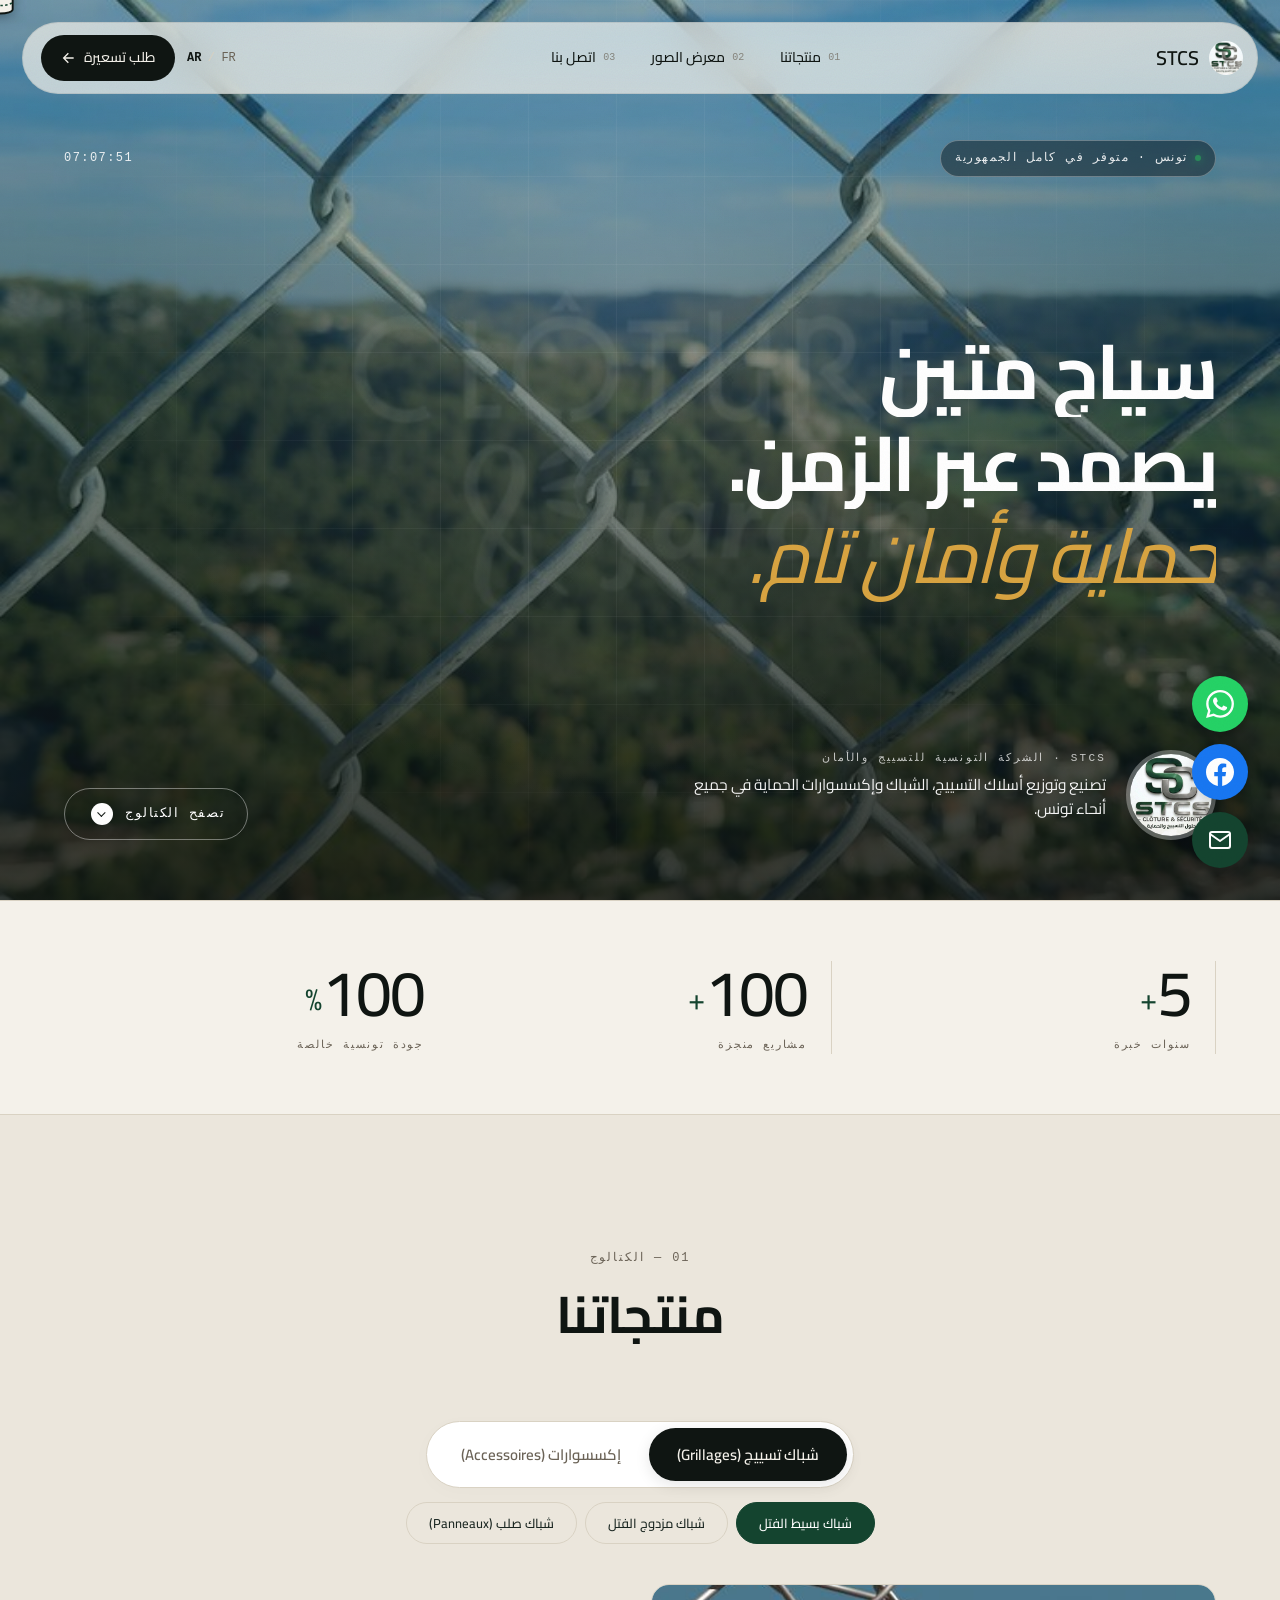
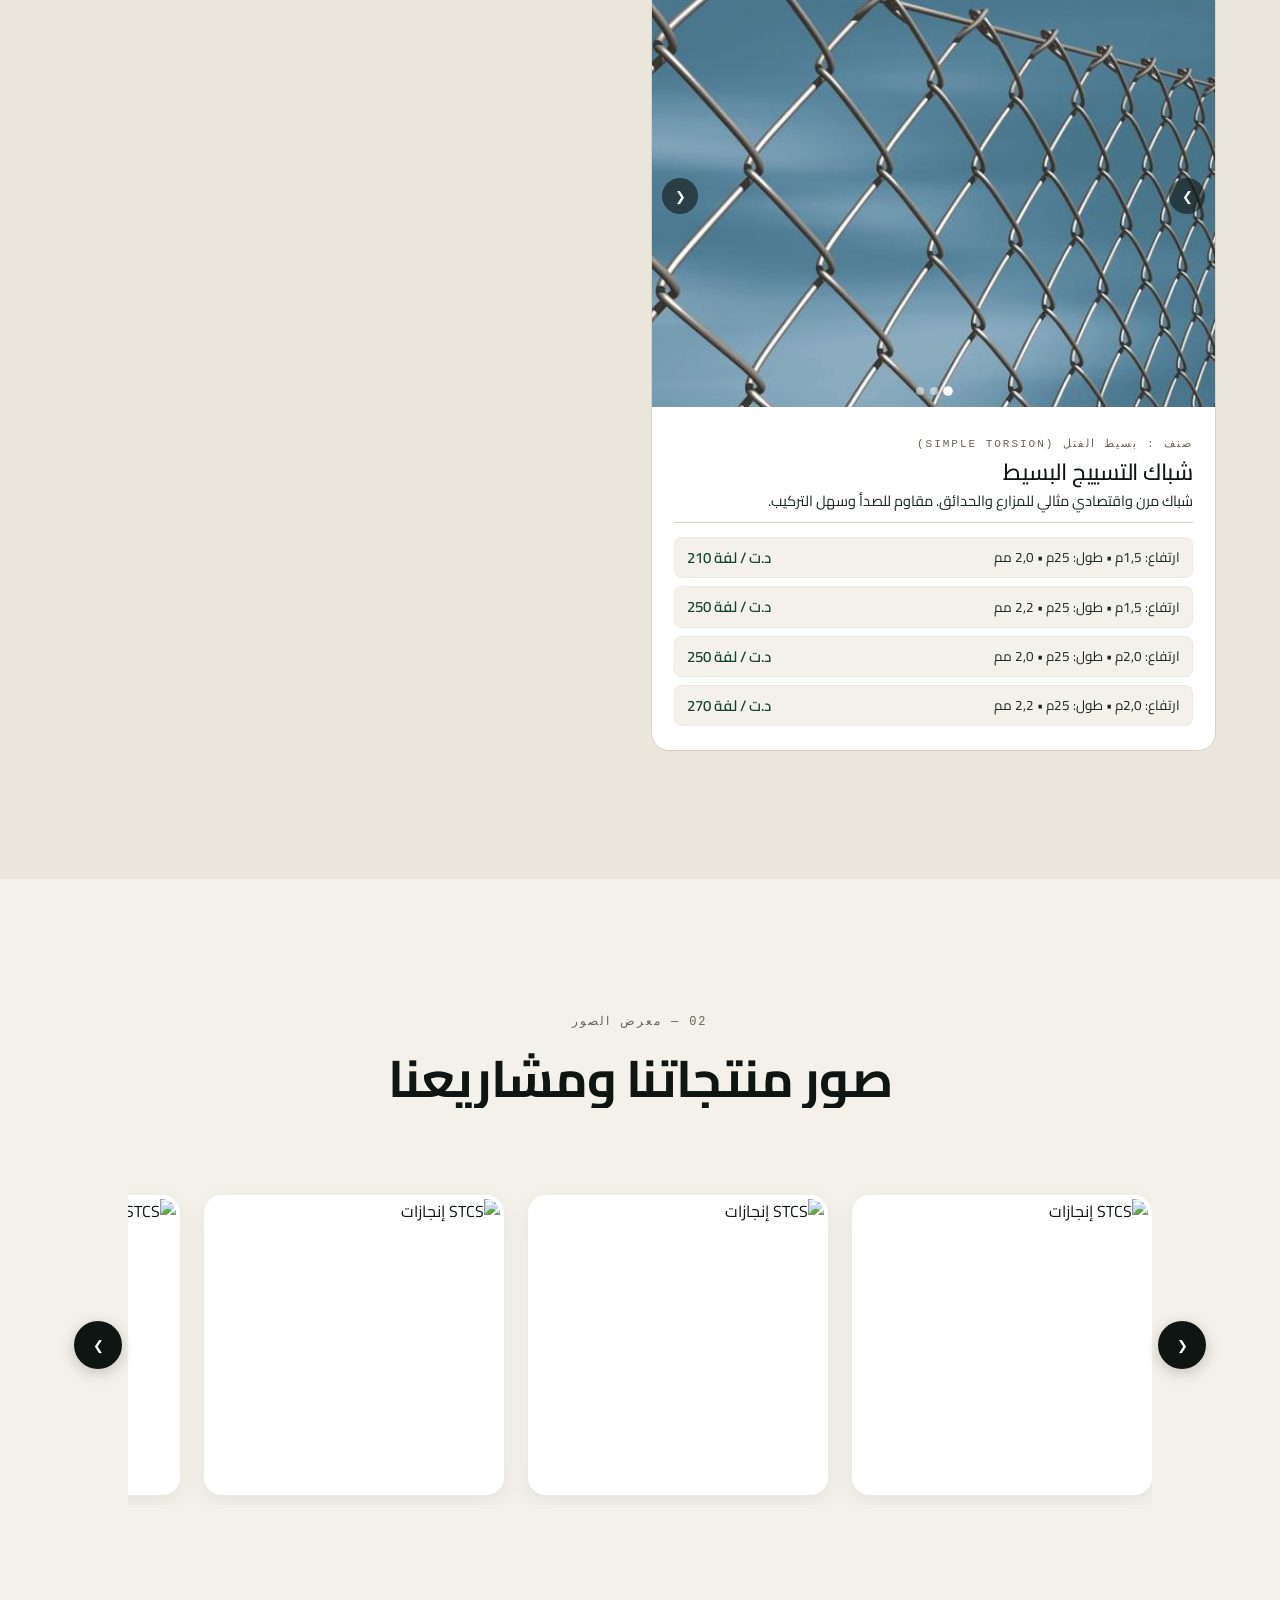
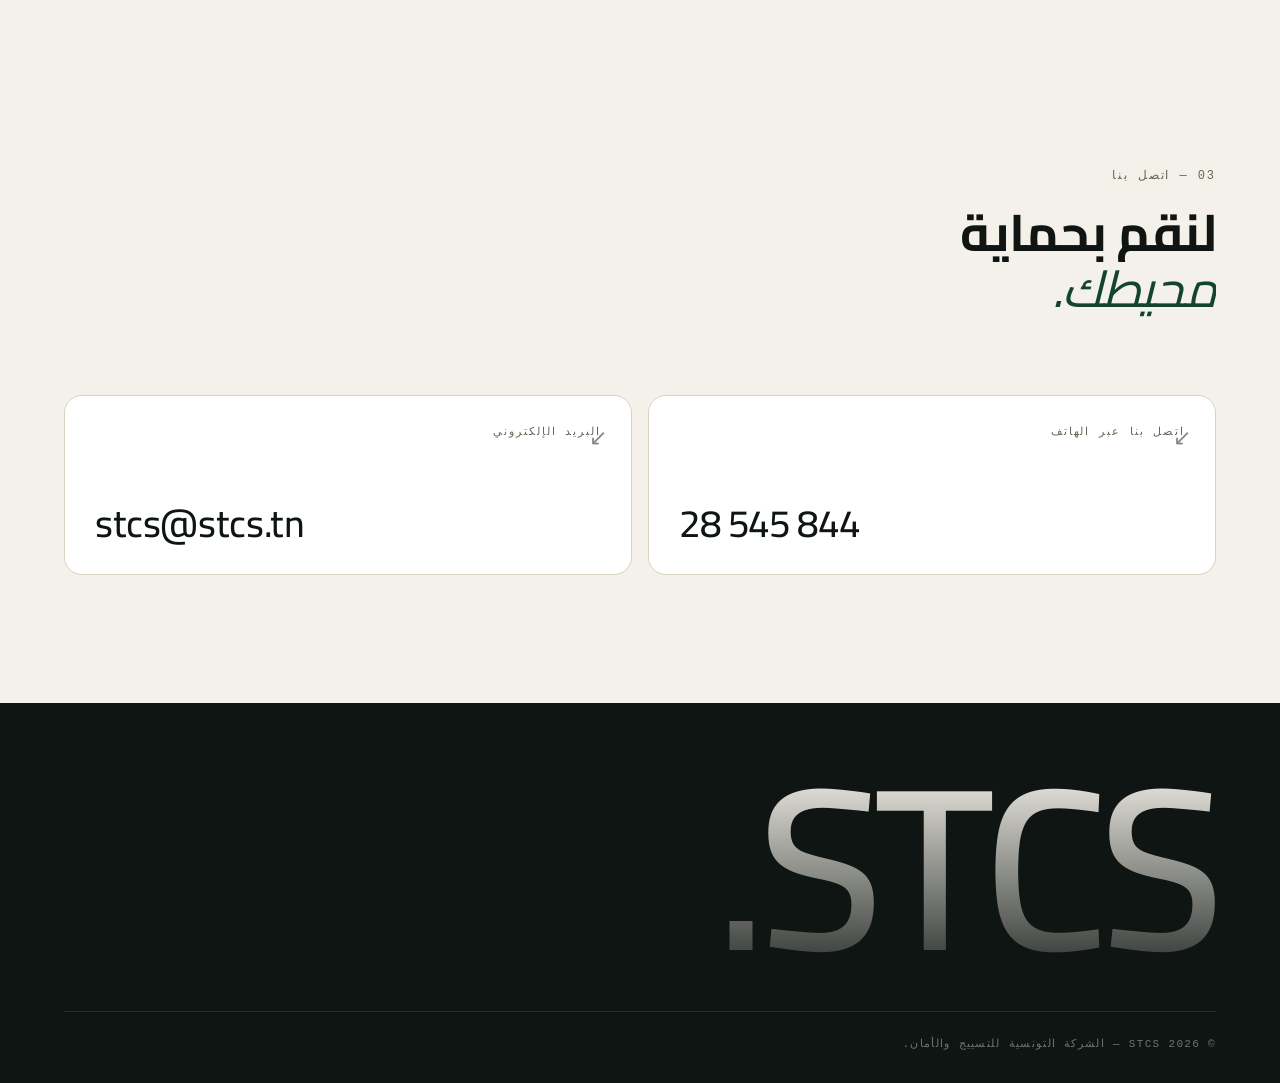
==== index-ar.html @ 8da90464 "Update product specifications and pricing in index-ar.html" ====
<!doctype html>
<html lang="ar" dir="rtl">
<head>
<meta charset="utf-8" />
<meta name="viewport" content="width=device-width,initial-scale=1" />
<title>STCS — الشركة التونسية للتسييج والأمان</title>
<meta name="description" content="الشركة التونسية للتسييج والأمان — شباك، أسلاك مجلفنة، أسلاك شائكة وحلول الحماية في تونس." />
<link rel="preconnect" href="https://fonts.googleapis.com">
<link rel="preconnect" href="https://fonts.gstatic.com" crossorigin>
<link href="https://fonts.googleapis.com/css2?family=Cairo:wght@400;600;700;800;900&family=Inter:wght@300;400;500;600;700&display=swap" rel="stylesheet">
<link rel="stylesheet" href="styles.css" />
<link rel="icon" type="image/jpeg" href="assets/brand/logo.jpg" />
<style>
  [dir="rtl"] { --f-display: 'Cairo', sans-serif; --f-sans: 'Cairo', sans-serif; }
  [dir="rtl"] .hero-title { font-size: clamp(32px, 6vw, 85px); font-weight: 700; line-height: 1.2; }
  [dir="rtl"] .section-title { font-size: clamp(28px, 4vw, 60px); font-weight: 700; line-height: 1.3; }
</style>
</head>
<body>

<div class="grain" aria-hidden="true"></div>
<div class="cursor" id="cursor" aria-hidden="true"></div>
<div class="scroll-progress" id="scrollProgress" aria-hidden="true"></div>

<!-- Preloader -->
<div class="preloader" id="preloader">
  <div class="preloader-inner">
    <div class="preloader-logo">
      <span class="pl-letter">S</span><span class="pl-letter">T</span><span class="pl-letter">C</span><span class="pl-letter">S</span>
    </div>
    <div class="preloader-bar"><span></span></div>
    <p class="preloader-caption">التسييج والأمان</p>
  </div>
</div>

<!-- NAV -->
<header class="nav" id="nav">
  <a href="#top" class="nav-brand">
    <img src="assets/brand/logo.jpg" alt="STCS" />
    <span>STCS</span>
  </a>
  <nav class="nav-links">
    <a href="#products"><span>01</span> منتجاتنا</a>
    <a href="#gallery"><span>02</span> معرض الصور</a>
    <a href="#contact"><span>03</span> اتصل بنا</a>
  </nav>
  <div class="nav-actions">
    <div class="lang-switcher">
      <a href="index.html">FR</a>
      <span class="separator">/</span>
      <a href="index-ar.html" class="active">AR</a>
    </div>
    <a href="javascript:void(0)" onclick="ouvrirModale('modale-devis')" class="nav-cta">
      <span>طلب تسعيرة</span>
      <svg viewBox="0 0 24 24" width="16" height="16" fill="none" stroke="currentColor" stroke-width="2"><path d="M19 12H5M11 19l-7-7 7-7"/></svg>
    </a>
  </div>
</header>

<main id="top">

  <!-- HERO -->
  <section class="hero">
    <div class="hero-bg" aria-hidden="true">
      <div class="hero-overlay"></div>
      <div class="hero-grid"></div>
    </div>
    <div class="hero-meta">
      <span class="pill"><i></i> تونس · متوفر في كامل الجمهورية</span>
      <span class="clock" id="clock">--:--:--</span>
    </div>
    <h1 class="hero-title">
      <span class="line"><span class="reveal">سياج متين</span></span>
      <span class="line"><span class="reveal">يصمد عبر الزمن.</span></span>
      <span class="line"><span class="reveal"><em>حماية وأمان تام.</em></span></span>
    </h1>
    <div class="hero-foot">
      <div class="hero-brand">
        <img src="assets/brand/logo.jpg" alt="STCS logo" class="hero-logo" />
        <div>
          <p class="hero-kicker">STCS · الشركة التونسية للتسييج والأمان</p>
          <p class="hero-sub">تصنيع وتوزيع أسلاك التسييج، الشباك وإكسسوارات الحماية في جميع أنحاء تونس.</p>
        </div>
      </div>
      <a href="#products" class="scroll-hint">
        <span>تصفح الكتالوج</span>
        <span class="scroll-hint-arrow"></span>
      </a>
    </div>
  </section>

  <!-- STATS -->
  <section class="stats">
    <div class="stat"><span class="stat-num">5</span><span class="plus">+</span><p>سنوات خبرة</p></div>
    <div class="stat"><span class="stat-num">100</span><span class="plus">+</span><p>مشاريع منجزة</p></div>
    <div class="stat"><span class="stat-num">100</span><span class="plus">%</span><p>جودة تونسية خالصة</p></div>
  </section>

  <!-- PRODUCTS & FILTERS -->
  <section class="products" id="products">
    <div class="section-head" style="text-align: center;">
      <span class="eyebrow">01 — الكتالوج</span>
      <h2 class="section-title" style="margin-bottom: 20px;">
        <span class="reveal-line">منتجاتنا</span>
      </h2>
    </div>

    <!-- UI FILTRES AR -->
    <div class="catalog-filters">
      <div class="filter-group">
        <button class="filter-btn is-active" data-cat="grillages">شباك تسييج (Grillages)</button>
        <button class="filter-btn" data-cat="accessoires">إكسسوارات (Accessoires)</button>
      </div>
      <div class="sub-filter-group" id="subFilters">
        <button class="sub-filter-btn is-active" data-subcat="simple">شباك بسيط الفتل</button>
        <button class="sub-filter-btn" data-subcat="double">شباك مزدوج الفتل</button>
        <button class="sub-filter-btn" data-subcat="rigide">شباك صلب (Panneaux)</button>
      </div>
    </div>

    <div class="product-grid" id="productGrid">

      <!-- 1. Simple Torsion -->
      <article class="product-card" data-cat="grillages" data-subcat="simple">
        <div class="pc-media">
          <div class="carousel-container">
            <div class="carousel-slide"><img src="assets/products/simple%20torsion.jpg" alt="Simple Torsion" loading="lazy" /></div>
            <div class="carousel-slide"><img src="assets/products/simple%20torsion1.jpg" alt="Simple Torsion" loading="lazy" /></div>
            <div class="carousel-slide"><img src="assets/products/simple%20torsion2.jpg" alt="Simple Torsion" loading="lazy" /></div>
          </div>
          <button class="carousel-btn carousel-prev">&#10094;</button>
          <button class="carousel-btn carousel-next">&#10095;</button>
          <div class="carousel-dots">
            <button class="carousel-dot active"></button>
            <button class="carousel-dot"></button>
            <button class="carousel-dot"></button>
          </div>
        </div>
        <div class="pc-body">
          <div>
            <span class="pc-cat">صنف : بسيط الفتل (Simple Torsion)</span>
            <h3>شباك التسييج البسيط</h3>
            <p>شباك مرن واقتصادي مثالي للمزارع والحدائق. مقاوم للصدأ وسهل التركيب.</p>
          </div>
          <div class="product-specs-list">
            <div class="spec-row"><span>ارتفاع: 1,5م • طول: 25م • 2,0 مم</span> <strong class="spec-price">210 د.ت / لفة</strong></div>
            <div class="spec-row"><span>ارتفاع: 1,5م • طول: 25م • 2,2 مم</span> <strong class="spec-price">250 د.ت / لفة</strong></div>
            <div class="spec-row"><span>ارتفاع: 2,0م • طول: 25م • 2,0 مم</span> <strong class="spec-price">250 د.ت / لفة</strong></div>
            <div class="spec-row"><span>ارتفاع: 2,0م • طول: 25م • 2,2 مم</span> <strong class="spec-price">270 د.ت / لفة</strong></div>
          </div>
        </div>
      </article>

      <!-- 2. Double Torsion -->
      <article class="product-card" data-cat="grillages" data-subcat="double" style="display:none;">
        <div class="pc-media">
          <div class="carousel-container">
            <div class="carousel-slide"><img src="assets/products/double%20torsion.jpg" alt="Double Torsion" loading="lazy" /></div>
            <div class="carousel-slide"><img src="assets/products/double%20torsion1.jpg" alt="Double Torsion" loading="lazy" /></div>
            <div class="carousel-slide"><img src="assets/products/double%20torsion2.png" alt="Double Torsion" loading="lazy" /></div>
          </div>
          <button class="carousel-btn carousel-prev">&#10094;</button>
          <button class="carousel-btn carousel-next">&#10095;</button>
          <div class="carousel-dots">
            <button class="carousel-dot active"></button>
            <button class="carousel-dot"></button>
            <button class="carousel-dot"></button>
          </div>
        </div>
        <div class="pc-body">
          <div>
            <span class="pc-cat">صنف : مزدوج الفتل (Double Torsion)</span>
            <h3>شباك مزدوج الفتل</h3>
            <p>شباك فائق المتانة مصمم للاستخدام المكثف، دعم الجدران، والحماية القصوى.</p>
          </div>
          <div class="product-specs-list">
            <div class="spec-row"><span>ارتفاع: 2,0م • طول: 50م • 1,6 مم</span> <strong class="spec-price">320 د.ت / لفة</strong></div>
            <div class="spec-row"><span>ارتفاع: 1,5م • طول: 50م • 1,6 مم</span> <strong class="spec-price">220 د.ت / لفة</strong></div>
            <div class="spec-row"><span>G.M • ارتفاع: 2,0م • طول: 20م • 2,0 مم</span> <strong class="spec-price">135 د.ت / لفة</strong></div>
            <div class="spec-row"><span>G.M • ارتفاع: 1,5م • طول: 20م • 2,0 مم</span> <strong class="spec-price">120 د.ت / لفة</strong></div>
          </div>
        </div>
      </article>

      <!-- 3. Grillage Rigide (Panneaux) -->
      <article class="product-card" data-cat="grillages" data-subcat="rigide" style="display:none;">
        <div class="pc-media">
          <div class="carousel-container">
            <div class="carousel-slide"><img src="assets/products/panneau-1.jpg" alt="Panneau Rigide" loading="lazy" /></div>
            <div class="carousel-slide"><img src="assets/products/panneau-2.jpg" alt="Panneau Rigide" loading="lazy" /></div>
          </div>
          <button class="carousel-btn carousel-prev">&#10094;</button>
          <button class="carousel-btn carousel-next">&#10095;</button>
          <div class="carousel-dots">
            <button class="carousel-dot active"></button>
            <button class="carousel-dot"></button>
          </div>
        </div>
        <div class="pc-body">
          <div>
            <span class="pc-cat">صنف : شباك صلب (Grillage Rigide)</span>
            <h3>ألواح سياج صلبة (Panneaux)</h3>
            <p>سياج حديث ملحوم مصمم ليجمع بين القوة، المتانة، والمظهر الاحترافي.</p>
          </div>
          <div class="product-specs-list">
            <div class="spec-row"><span>ارتفاع: 1,5م • طول: 2,5م • 4 مم</span> <strong class="spec-price">140 د.ت / لوح</strong></div>
            <div class="spec-row"><span>ارتفاع: 2,0م • طول: 2,5م • 4 مم</span> <strong class="spec-price">160 د.ت / لوح</strong></div>
          </div>
        </div>
      </article>

      <!-- 4. Fil Barbelé -->
      <article class="product-card" data-cat="accessoires" style="display:none;">
        <div class="pc-media">
          <div class="carousel-container">
            <div class="carousel-slide"><img src="assets/products/fil-barbele-1.jpg" alt="Fil Barbelé" loading="lazy" /></div>
            <div class="carousel-slide"><img src="assets/products/fil-barbele-2.jpg" alt="Fil Barbelé" loading="lazy" /></div>
          </div>
          <button class="carousel-btn carousel-prev">&#10094;</button>
          <button class="carousel-btn carousel-next">&#10095;</button>
          <div class="carousel-dots">
            <button class="carousel-dot active"></button>
            <button class="carousel-dot"></button>
          </div>
        </div>
        <div class="pc-body">
          <div>
            <span class="pc-cat">صنف : إكسسوارات</span>
            <h3>سلك شائك</h3>
            <p>سلك شائك يضمن حماية قصوى لمحيطك. يُباع باللفة (RLX).</p>
          </div>
          <div class="product-specs-list">
            <div class="spec-row"><span>الطول: 200م • 1,6 مم</span> <strong class="spec-price">60 د.ت / لفة</strong></div>
            <div class="spec-row"><span>الطول: 200م • 1,8 مم</span> <strong class="spec-price">80 د.ت / لفة</strong></div>
          </div>
        </div>
      </article>

      <!-- 5. Fil Galvanisé -->
      <article class="product-card" data-cat="accessoires" style="display:none;">
        <div class="pc-media">
          <div class="carousel-container">
            <div class="carousel-slide"><img src="assets/products/fil-galvanise-1.jpg" alt="Fil Galvanisé" loading="lazy" /></div>
            <div class="carousel-slide"><img src="assets/products/fil-galvanise-2.jpg" alt="Fil Galvanisé" loading="lazy" /></div>
            <div class="carousel-slide"><img src="assets/products/fil-galvanise-3.jpg" alt="Fil Galvanisé" loading="lazy" /></div>
          </div>
          <button class="carousel-btn carousel-prev">&#10094;</button>
          <button class="carousel-btn carousel-next">&#10095;</button>
          <div class="carousel-dots">
            <button class="carousel-dot active"></button>
            <button class="carousel-dot"></button>
            <button class="carousel-dot"></button>
          </div>
        </div>
        <div class="pc-body">
          <div>
            <span class="pc-cat">صنف : إكسسوارات</span>
            <h3>سلك مجلفن</h3>
            <p>سلك أملس مجلفن على الساخن لأسلاك الشد أو الاستخدام الزراعي. يُباع بالكيلوغرام.</p>
          </div>
          <div class="product-specs-list">
            <div class="spec-row"><span>السماكة: 1,3 مم</span> <strong class="spec-price">6.5 د.ت / كغ</strong></div>
            <div class="spec-row"><span>السماكة: 2,7 مم</span> <strong class="spec-price">6 د.ت / كغ</strong></div>
            <div class="spec-row"><span>السماكة: 4,9 مم</span> <strong class="spec-price">5 د.ت / كغ</strong></div>
          </div>
        </div>
      </article>

    </div>
  </section>

  <!-- GALERIE D'IMAGES SLIDER -->
  <section class="gallery" id="gallery">
    <div class="section-head" style="text-align: center;">
      <span class="eyebrow">02 — معرض الصور</span>
      <h2 class="section-title" style="margin-bottom: 20px;">
        <span class="reveal-line">صور منتجاتنا ومشاريعنا</span>
      </h2>
    </div>
    
    <div class="gallery-slider-wrapper">
      <button class="gallery-arrow gallery-prev" aria-label="السابق">&#10094;</button>
      
      <div class="gallery-track" id="galleryTrack">
        <!-- Les noms de fichiers doivent correspondre exactement à ceux présents dans le dossier images-catalogue -->
        <div class="gallery-item"><img src="assets/images-catalogue/20982cc2-c19c-4219-8c89-cc1c63fee3d7.jpg" alt="STCS إنجازات" loading="lazy"></div>
        <div class="gallery-item"><img src="assets/images-catalogue/3bbed116-a3bd-44f8-a8c8-9ad8b4cfa02e.jpg" alt="STCS إنجازات" loading="lazy"></div>
        <div class="gallery-item"><img src="assets/images-catalogue/3d64b174-d910-4d99-a7f7-183e6d06b529.jpg" alt="STCS إنجازات" loading="lazy"></div>
        <div class="gallery-item"><img src="assets/images-catalogue/3ecfc0c2-a2b8-41d0-ab72-cc8af019879b.jpg" alt="STCS إنجازات" loading="lazy"></div>
        <div class="gallery-item"><img src="assets/images-catalogue/520d0a71-1371-4eac-9f3b-93aa6c4d9c35.jpg" alt="STCS إنجازات" loading="lazy"></div>
        <div class="gallery-item"><img src="assets/images-catalogue/540ce16c-b070-4b2f-814c-90aeb300b769.jpg" alt="STCS إنجازات" loading="lazy"></div>
        <div class="gallery-item"><img src="assets/images-catalogue/54de8536-58e6-4b68-af38-03b752409057.jpg" alt="STCS إنجازات" loading="lazy"></div>
        <div class="gallery-item"><img src="assets/images-catalogue/61843a8c-b379-45bf-be97-400a5e32a5f9.jpg" alt="STCS إنجازات" loading="lazy"></div>
        <div class="gallery-item"><img src="assets/images-catalogue/6b3ff609-3665-49e1-aca3-527490ded0ed.jpg" alt="STCS إنجازات" loading="lazy"></div>
        <div class="gallery-item"><img src="assets/images-catalogue/76d2297f-5da6-4991-bf80-dba9a239b669.jpg" alt="STCS إنجازات" loading="lazy"></div>
        <div class="gallery-item"><img src="assets/images-catalogue/a3a17b51-1d09-4101-9da6-70420243a998.jpg" alt="STCS إنجازات" loading="lazy"></div>
        <div class="gallery-item"><img src="assets/images-catalogue/a8155929-8661-4ff7-803f-c7968302a473.jpg" alt="STCS إنجازات" loading="lazy"></div>
        <div class="gallery-item"><img src="assets/images-catalogue/b02d3769-f992-401d-81f5-24158449786b.jpg" alt="STCS إنجازات" loading="lazy"></div>
        <div class="gallery-item"><img src="assets/images-catalogue/b755da51-4420-4193-8458-62cc646b0237.jpg" alt="STCS إنجازات" loading="lazy"></div>
        <div class="gallery-item"><img src="assets/images-catalogue/b999b80c-f826-44c4-afe3-ed36bea50bb5.jpg" alt="STCS إنجازات" loading="lazy"></div>
        <div class="gallery-item"><img src="assets/images-catalogue/bc7624f3-8d6f-4463-b8bb-d7a6725439ed.jpg" alt="STCS إنجازات" loading="lazy"></div>
        <div class="gallery-item"><img src="assets/images-catalogue/bcebdb94-44e9-4076-ab97-23f984b6860d.jpg" alt="STCS إنجازات" loading="lazy"></div>
        <div class="gallery-item"><img src="assets/images-catalogue/cef9cb5e-80ea-44fc-8cd5-2a4676541f6e.jpg" alt="STCS إنجازات" loading="lazy"></div>
        <div class="gallery-item"><img src="assets/images-catalogue/defe9818-6178-4f75-b6ed-91019d9abf98.jpg" alt="STCS إنجازات" loading="lazy"></div>
        <div class="gallery-item"><img src="assets/images-catalogue/e4e7de17-d385-4b2a-be4e-e73ed8fd98ee.jpg" alt="STCS إنجازات" loading="lazy"></div>
        <div class="gallery-item"><img src="assets/images-catalogue/ffaed66a-e999-4f5f-b8d8-3370283713b5.jpg" alt="STCS إنجازات" loading="lazy"></div>
      </div>
      
      <button class="gallery-arrow gallery-next" aria-label="التالي">&#10095;</button>
    </div>
  </section>

  <!-- CONTACT -->
  <section class="contact" id="contact">
    <div class="section-head">
      <span class="eyebrow">03 — اتصل بنا</span>
      <h2 class="section-title section-title--xl"><span class="reveal-line">لنقم بحماية</span><span class="reveal-line"><em>محيطك.</em></span></h2>
    </div>
    <div class="contact-grid">
      <a class="contact-tile" href="tel:+21628545844"><span class="ct-label">اتصل بنا عبر الهاتف</span><strong dir="ltr">28 545 844</strong><span class="ct-arrow">↙</span></a>
      <a class="contact-tile" href="mailto:stcs@stcs.tn"><span class="ct-label">البريد الإلكتروني</span><strong dir="ltr">stcs@stcs.tn</strong><span class="ct-arrow">↙</span></a>
    </div>
  </section>

  <!-- FOOTER -->
  <footer class="footer">
    <div class="footer-top"><h3 class="footer-mark">STCS.</h3></div>
    <div class="footer-bottom"><span>© <span id="year"></span> STCS — الشركة التونسية للتسييج والأمان.</span></div>
  </footer>
</main>

<!-- LIGHTBOX -->
<div id="lightbox" class="lightbox">
  <span class="lightbox-close" aria-label="إغلاق">&times;</span>
  <button class="lightbox-btn lightbox-prev" aria-label="السابق">&#10094;</button>
  <img id="lightbox-img" src="" alt="صورة مكبرة" />
  <button class="lightbox-btn lightbox-next" aria-label="التالي">&#10095;</button>
</div>

<!-- MODALE DEVIS MULTI-ARTICLES -->
<div id="modale-devis" class="modale">
  <div class="modale-contenu" style="max-width: 550px;">
    <span class="modale-fermer" onclick="fermerModale('modale-devis')">&times;</span>
    <div class="modale-header">
      <h3>حاسبة التسعيرة</h3>
    </div>
    
    <div style="display: flex; flex-direction: column; gap: 16px; padding-bottom: 20px; border-bottom: 2px solid var(--line);">
      <div>
        <label for="devis-produit" style="font-size: 15px; font-weight: 600; color: var(--ink); margin-bottom: 8px; display: block;">1. اختر المنتج</label>
        <select id="devis-produit" style="width: 100%; padding: 12px; border-radius: 8px; border: 1px solid var(--line); font-family: var(--f-sans);">
          <optgroup label="شباك بسيط الفتل">
            <option value="st-1" data-longueur="25" data-prix="210" data-unite="لفة">بسيط الفتل (1,5م / 2,0مم) - 210 د.ت</option>
            <option value="st-2" data-longueur="25" data-prix="250" data-unite="لفة">بسيط الفتل (1,5م / 2,2مم) - 250 د.ت</option>
            <option value="st-3" data-longueur="25" data-prix="250" data-unite="لفة">بسيط الفتل (2,0م / 2,0مم) - 250 د.ت</option>
            <option value="st-4" data-longueur="25" data-prix="270" data-unite="لفة">بسيط الفتل (2,0م / 2,2مم) - 270 د.ت</option>
          </optgroup>
          <optgroup label="شباك مزدوج الفتل">
            <option value="dt-1" data-longueur="50" data-prix="320" data-unite="لفة">مزدوج الفتل (2,0م / 1,6مم) - 320 د.ت</option>
            <option value="dt-2" data-longueur="50" data-prix="220" data-unite="لفة">مزدوج الفتل (1,5م / 1,6مم) - 220 د.ت</option>
            <option value="dt-3" data-longueur="20" data-prix="135" data-unite="لفة">مزدوج الفتل G.M (2,0م / 2,0مم) - 135 د.ت</option>
            <option value="dt-4" data-longueur="20" data-prix="120" data-unite="لفة">مزدوج الفتل G.M (1,5م / 2,0مم) - 120 د.ت</option>
          </optgroup>
          <optgroup label="ألواح سياج صلبة">
            <option value="pr-1" data-longueur="2.5" data-prix="140" data-unite="لوح">شباك صلب (1,5م / 4مم) - 140 د.ت</option>
            <option value="pr-2" data-longueur="2.5" data-prix="160" data-unite="لوح">شباك صلب (2,0م / 4مم) - 160 د.ت</option>
          </optgroup>
          <optgroup label="إكسسوارات (أسلاك)">
            <option value="fb-1" data-longueur="200" data-prix="60" data-unite="لفة">سلك شائك (200م / 1,6مم) - 60 د.ت</option>
            <option value="fb-2" data-longueur="200" data-prix="80" data-unite="لفة">سلك شائك (200م / 1,8مم) - 80 د.ت</option>
            <option value="fg-1" data-longueur="1" data-prix="6.5" data-unite="كغ">سلك مجلفن (1,3مم) - 6.5 د.ت / كغ</option>
            <option value="fg-2" data-longueur="1" data-prix="6" data-unite="كغ">سلك مجلفن (2,7مم) - 6.0 د.ت / كغ</option>
            <option value="fg-3" data-longueur="1" data-prix="5" data-unite="كغ">سلك مجلفن (4,9مم) - 5.0 د.ت / كغ</option>
          </optgroup>
        </select>
      </div>

      <div>
        <label for="devis-longueur" style="font-size: 15px; font-weight: 600; color: var(--ink); margin-bottom: 8px; display: block;">2. طول المحيط (بالمتر) أو الكمية (بالكغ)</label>
        <input type="number" id="devis-longueur" placeholder="مثال: 580 (متر) أو 15 (كغ)" min="1" style="width: 100%; padding: 12px; border-radius: 8px; border: 1px solid var(--line); font-family: var(--f-sans);">
      </div>

      <button onclick="ajouterArticleDevis()" style="background: var(--bg-2); color: var(--ink); border: 1px solid var(--line); padding: 12px; border-radius: 100px; font-weight: 700; font-size: 15px; cursor: pointer; transition: background 0.3s; font-family: var(--f-sans);">
        + إضافة هذا المنتج
      </button>
    </div>

    <div id="zone-panier" style="display: none; padding-top: 20px;">
      <h4 style="margin: 0 0 16px; font-family: var(--f-display); color: var(--ink); font-size: 20px; font-weight: 700;">تفاصيل طلبك</h4>
      
      <ul id="panier-liste" style="list-style: none; padding: 0; margin: 0 0 20px; max-height: 250px; overflow-y: auto;"></ul>

      <div style="background: var(--bg-2); padding: 16px 20px; border-radius: 12px; display: flex; justify-content: space-between; align-items: center; margin-bottom: 16px;">
        <span style="font-weight: 700; color: var(--ink-2);">المجموع التقديري :</span>
        <strong id="panier-total-prix" style="font-size: 22px; color: var(--ink);" dir="ltr">0.00 DT</strong>
      </div>

      <button onclick="finaliserDemandeDevis()" style="width: 100%; background: var(--green); color: var(--white); padding: 16px; border-radius: 100px; font-weight: 700; font-size: 16px; cursor: pointer; border: none; transition: background 0.3s; display: flex; justify-content: center; align-items: center; gap: 8px; font-family: var(--f-sans);">
        إرسال طلب التسعيرة النهائي
        <svg viewBox="0 0 24 24" width="18" height="18" fill="none" stroke="currentColor" stroke-width="2"><path d="M19 12H5M11 19l-7-7 7-7"/></svg>
      </button>
    </div>
  </div>
</div>

<!-- BOUTONS SOCIAUX FLOTTANTS -->
<div class="social-float">
  <a href="https://wa.me/21628545844" class="social-btn social-btn--wa" target="_blank" rel="noopener noreferrer" aria-label="تواصل معنا عبر واتساب">
    <svg viewBox="0 0 24 24" width="28" height="28" fill="currentColor"><path d="M17.472 14.382c-.297-.149-1.758-.867-2.03-.967-.273-.099-.471-.148-.67.15-.197.297-.767.966-.94 1.164-.173.199-.347.223-.644.075-.297-.15-1.255-.463-2.39-1.475-.883-.788-1.48-1.761-1.653-2.059-.173-.297-.018-.458.13-.606.134-.133.298-.347.446-.52.149-.174.198-.298.298-.497.099-.198.05-.371-.025-.52-.075-.149-.669-1.612-.916-2.207-.242-.579-.487-.5-.669-.51a12.8 12.8 0 0 0-.57-.01c-.198 0-.52.074-.792.372-.272.297-1.04 1.016-1.04 2.479 0 1.462 1.065 2.875 1.213 3.074.149.198 2.096 3.2 5.077 4.487.709.306 1.262.489 1.694.625.712.227 1.36.195 1.871.118.571-.085 1.758-.719 2.006-1.413.248-.694.248-1.289.173-1.413-.074-.124-.272-.198-.57-.347m-5.421 7.403h-.004a9.87 9.87 0 0 1-5.031-1.378l-.361-.214-3.741.982.998-3.648-.235-.374a9.86 9.86 0 0 1-1.51-5.26c.001-5.45 4.436-9.884 9.888-9.884 2.64 0 5.122 1.03 6.988 2.898a9.825 9.825 0 0 1 2.893 6.994c-.003 5.45-4.437 9.884-9.885 9.884m8.413-18.297A11.815 11.815 0 0 0 12.05 0C5.495 0 .16 5.335.157 11.892c0 2.096.547 4.142 1.588 5.945L.057 24l6.305-1.654a11.882 11.882 0 0 0 5.683 1.448h.005c6.554 0 11.89-5.335 11.893-11.893a11.821 11.821 0 0 0-3.48-8.413Z"/></svg>
  </a>
  <a href="https://www.facebook.com/profile.php?id=61593095852095" class="social-btn social-btn--fb" target="_blank" rel="noopener noreferrer" aria-label="قم بزيارة صفحتنا على الفيسبوك">
    <svg viewBox="0 0 24 24" width="28" height="28" fill="currentColor"><path d="M24 12.073c0-6.627-5.373-12-12-12s-12 5.373-12 12c0 5.99 4.388 10.954 10.125 11.854v-8.385H7.078v-3.469h3.047V9.43c0-3.007 1.792-4.669 4.533-4.669 1.312 0 2.686.235 2.686.235v2.953H15.83c-1.491 0-1.956.925-1.956 1.874v2.25h3.328l-.532 3.469h-2.796v8.385C19.612 23.027 24 18.062 24 12.073z"/></svg>
  </a>
  <a href="mailto:stcs@stcs.tn" class="social-btn social-btn--mail" aria-label="أرسل لنا بريدًا إلكترونيًا">
    <svg viewBox="0 0 24 24" width="24" height="24" fill="none" stroke="currentColor" stroke-width="2" stroke-linecap="round" stroke-linejoin="round"><path d="M4 4h16c1.1 0 2 .9 2 2v12c0 1.1-.9 2-2 2H4c-1.1 0-2-.9-2-2V6c0-1.1.9-2 2-2z"></path><polyline points="22,6 12,13 2,6"></polyline></svg>
  </a>
</div>

<script src="https://unpkg.com/@studio-freight/lenis@1.0.42/dist/lenis.min.js"></script>
<script src="script.js"></script>
</body>
</html>
---- styles.css ----
/* ============================================
   STCS — Portfolio site
   Palette: deep green + metallic silver + cream
   ============================================ */

/* ---------- Tokens ---------- */
:root{
  --bg: #f4f1ea;         
  --bg-2: #ebe6dc;
  --ink: #0f1512;        
  --ink-2: #1a2621;
  --mute: #6b6357;
  --line: #d9d2c3;
  --green: #14442f;      
  --green-2: #1c5a3e;
  --green-glow: #2a8a5a;
  --silver: #b8bcbe;
  --silver-2: #8e9497;
  --accent: #d9a441;     
  --white: #ffffff;

  --f-display: "Fraunces", ui-serif, Georgia, serif;
  --f-sans: "Inter", ui-sans-serif, system-ui, sans-serif;
  --f-mono: "JetBrains Mono", ui-monospace, monospace;

  --pad-x: clamp(20px, 5vw, 80px);
  --radius: 18px;
  --ease: cubic-bezier(.2,.7,.15,1);
  --ease-out: cubic-bezier(.16,1,.3,1);
}

/* ---------- Base ---------- */
*, *::before, *::after { box-sizing: border-box; }
html, body { margin:0; padding:0; }
html { -webkit-font-smoothing: antialiased; text-rendering: optimizeLegibility; scroll-behavior:auto; }
body{
  background: var(--bg);
  color: var(--ink);
  font-family: var(--f-sans);
  font-size: 16px;
  line-height: 1.55;
  overflow-x: hidden;
  cursor: none;
}
a { color: inherit; text-decoration: none; }
img { display:block; max-width:100%; height:auto; }
button { font-family: inherit; cursor: none; border: none; background: none; }
::selection { background: var(--green); color: var(--bg); }

/* Lenis */
html.lenis { height: auto; }
.lenis.lenis-smooth { scroll-behavior: auto !important; }
.lenis.lenis-smooth [data-lenis-prevent] { overscroll-behavior: contain; }
.lenis.lenis-stopped { overflow: hidden; }

section { padding: clamp(80px,10vw,140px) var(--pad-x); position: relative; }
.eyebrow{
  font-family: var(--f-mono);
  font-size: 12px;
  letter-spacing: .16em;
  text-transform: uppercase;
  color: var(--mute);
  display:inline-flex; align-items:center; gap:.6em;
}
.eyebrow--light { color: rgba(255,255,255,.65); }
.section-head { max-width: 1400px; margin: 0 auto clamp(40px, 6vw, 80px); }
.section-title{
  font-family: var(--f-display);
  font-weight: 500;
  font-size: clamp(42px, 7vw, 108px);
  line-height: .95;
  letter-spacing: -0.02em;
  margin: 20px 0 0;
  color: var(--ink);
}
.section-title em { font-style: italic; color: var(--green); font-weight: 400; }
.section-title--light { color: var(--bg); }
.section-title--light em { color: var(--accent); }
.section-title--xl { font-size: clamp(56px, 12vw, 200px); }
.reveal-line { display:block; overflow:hidden; }

.lead{
  font-family: var(--f-display);
  font-size: clamp(20px, 1.6vw, 26px);
  font-weight: 400;
  line-height: 1.45;
  color: var(--ink-2);
  max-width: 60ch;
}
.lead--light { color: rgba(255,255,255,.86); }

/* ---------- Grain & cursor ---------- */
.grain{
  position: fixed; inset: 0; pointer-events: none; z-index: 9998;
  opacity: .06; mix-blend-mode: multiply;
  background-image: url("data:image/svg+xml;utf8,<svg xmlns='http://www.w3.org/2000/svg' width='240' height='240'><filter id='n'><feTurbulence type='fractalNoise' baseFrequency='0.85' numOctaves='2' stitchTiles='stitch'/></filter><rect width='100%25' height='100%25' filter='url(%23n)'/></svg>");
}
.scroll-progress{
  position: fixed; top:0; left:0; height:2px; width:0%;
  background: linear-gradient(90deg, var(--green), var(--accent));
  z-index: 9999; transition: width .1s linear;
}
.cursor{
  position: fixed; top: 0; left: 0; width: 38px; height: 38px; pointer-events: none; z-index: 9999;
  transform: translate(-50%, -50%);
  opacity: 1;
  background-image: url("data:image/svg+xml,%3Csvg xmlns='http://www.w3.org/2000/svg' viewBox='0 0 24 24' fill='none'%3E%3Cellipse cx='12' cy='5' rx='8' ry='2.5' fill='%23b8bcbe' stroke='%230f1512' stroke-width='1.2'/%3E%3Cpath d='M4 5v13c0 1.38 3.58 2.5 8 2.5s8-1.12 8-2.5V5' fill='%23f4f1ea' stroke='%230f1512' stroke-width='1.2'/%3E%3Cpath d='M4 9c0 1.38 3.58 2.5 8 2.5s8-1.12 8-2.5M4 13c0 1.38 3.58 2.5 8 2.5s8-1.12 8-2.5' stroke='%2314442f' stroke-width='1' stroke-dasharray='1.5 1.5'/%3E%3C/svg%3E");
  background-repeat: no-repeat; background-position: center; background-size: contain;
  filter: drop-shadow(0 3px 6px rgba(0,0,0,0.3));
  transition: transform 0.15s ease;
}
.cursor.is-hover { transform: translate(-50%, -50%) scale(1.35) rotate(10deg); }
@media (hover: none){ .cursor { display: none; } body { cursor: auto; } a, button { cursor: pointer; } }

/* ---------- Floating Social Buttons ---------- */
.social-float {
  position: fixed; bottom: 2rem; right: 2rem;
  display: flex; flex-direction: column; gap: 12px;
  z-index: 1000;
}
.social-btn {
  width: 56px; height: 56px; border-radius: 50%;
  display: flex; align-items: center; justify-content: center;
  color: #fff; transition: transform 0.3s ease, box-shadow 0.3s ease, background 0.3s;
  box-shadow: 0 4px 15px rgba(0, 0, 0, 0.2); cursor: pointer;
}
.social-btn:hover { transform: translateY(-3px) scale(1.05); }
.social-btn--wa { background-color: #25D366; }
.social-btn--wa:hover { box-shadow: 0 6px 20px rgba(37, 211, 102, 0.6); }
.social-btn--fb { background-color: #1877F2; }
.social-btn--fb:hover { box-shadow: 0 6px 20px rgba(24, 119, 242, 0.6); }
.social-btn--mail { background-color: var(--green); }
.social-btn--mail:hover { box-shadow: 0 6px 20px rgba(20, 68, 47, 0.6); }
@media (max-width: 640px){
  .social-btn { width: 50px; height: 50px; }
  .social-float { bottom: 1.5rem; right: 1.5rem; }
}

/* ---------- Preloader ---------- */
.preloader{
  position: fixed; inset: 0; background: var(--ink); z-index: 10000;
  display: grid; place-items: center; color: var(--bg);
  transition: transform .9s var(--ease-out), opacity .5s ease .7s;
}
.preloader.is-done { transform: translateY(-100%); opacity: 0; pointer-events: none; }
.preloader-inner{ text-align:center; }
.preloader-logo{
  font-family: var(--f-display); font-weight: 600;
  font-size: clamp(60px, 12vw, 140px); letter-spacing: -.03em; line-height:1;
  display:flex; justify-content:center; gap: .08em;
}
.pl-letter { display:inline-block; opacity:0; transform: translateY(60%); animation: plUp .7s var(--ease-out) forwards; }
.pl-letter:nth-child(1){ animation-delay:.05s; }
.pl-letter:nth-child(2){ animation-delay:.15s; }
.pl-letter:nth-child(3){ animation-delay:.25s; color: var(--green-glow); }
.pl-letter:nth-child(4){ animation-delay:.35s; }
@keyframes plUp { to { opacity:1; transform: translateY(0);} }
.preloader-bar{
  margin: 32px auto 0; width: 200px; height:1px; background: rgba(255,255,255,.15); overflow:hidden;
}
.preloader-bar span{
  display:block; height:100%; width:0; background: var(--bg);
  animation: plBar 1.2s var(--ease-out) forwards .3s;
}
@keyframes plBar { to { width: 100%; } }
.preloader-caption{
  margin-top: 20px; font-family: var(--f-mono); font-size: 11px; letter-spacing: .3em;
  text-transform: uppercase; color: rgba(255,255,255,.5);
  opacity:0; animation: plFade .6s ease forwards .8s;
}
@keyframes plFade { to { opacity:1; } }

/* ---------- Nav ---------- */
.nav{
  position: fixed; top: 22px; left: 22px; right: 22px; z-index: 100;
  display: flex; align-items: center; justify-content: space-between;
  padding: 12px 14px 12px 18px;
  background: rgba(244,241,234,.72);
  backdrop-filter: blur(18px) saturate(1.2);
  -webkit-backdrop-filter: blur(18px) saturate(1.2);
  border: 1px solid rgba(15,21,18,.08);
  border-radius: 100px;
  transition: transform .5s var(--ease), background .3s, box-shadow .3s;
}
.nav.is-hidden { transform: translateY(-120%); }
.nav.is-scrolled { box-shadow: 0 10px 40px -20px rgba(0,0,0,.15); }
.nav-brand{
  display:flex; align-items:center; gap: 10px;
  font-family: var(--f-display); font-weight: 600; font-size: 20px; letter-spacing: -.01em;
}
.nav-brand img{ width: 34px; height: 34px; border-radius: 50%; object-fit: cover; }
.nav-links{ display:flex; gap: 4px; }
.nav-links a{
  padding: 10px 16px; border-radius: 100px; font-size: 14px; font-weight: 500;
  display:inline-flex; align-items:center; gap:.5em; transition: background .25s, color .25s;
  color: var(--ink);
}
.nav-links a span{ font-family: var(--f-mono); font-size: 10px; color: var(--mute); opacity:.7; }
.nav-links a:hover{ background: rgba(15,21,18,.06); }
.nav-actions { display: flex; align-items: center; gap: 12px; }
.lang-switcher { display: flex; align-items: center; gap: 0.4rem; font-family: var(--f-mono); font-size: 12px; font-weight: 500; }
.lang-switcher a { color: var(--mute); transition: color 0.3s ease; }
.lang-switcher a:hover, .lang-switcher a.active { color: var(--ink); font-weight: 700; }
.lang-switcher .separator { color: var(--line); }

.nav-cta{
  display:inline-flex; align-items:center; gap:.5em;
  background: var(--ink); color: var(--bg);
  padding: 12px 20px; border-radius: 100px; font-size: 14px; font-weight: 500;
  transition: transform .3s var(--ease), background .3s;
}
.nav-cta:hover{ background: var(--green); }
.nav-cta svg{ transition: transform .3s var(--ease); }
.nav-cta:hover svg{ transform: translateX(3px); }
@media (max-width: 900px){
  .nav-links { display: none; }
  .nav{ padding: 10px 10px 10px 14px; }
}

/* ---------- Hero ---------- */
.hero{
  min-height: 100svh; padding-top: 120px; padding-bottom: 60px;
  display: flex; flex-direction: column; justify-content: space-between;
  position: relative; overflow: hidden; color: var(--white);
}
.hero-bg{ 
  position:absolute; inset:0; z-index:0; pointer-events:none; 
  background-image: url('assets/products/simple%20torsion1.jpg');
  background-size: cover; background-position: center;
}
.hero-overlay {
  position: absolute; inset: 0;
  background: 
    radial-gradient(circle at 50% 30%, rgba(255, 255, 255, 0.15) 0%, transparent 60%),
    linear-gradient(to bottom, rgba(20, 68, 47, 0.35), rgba(15, 21, 18, 0.85));
  z-index: 1;
}
.hero-grid{
  position:absolute; inset:0; z-index: 2;
  background-image: linear-gradient(rgba(255,255,255,.05) 1px, transparent 1px), linear-gradient(90deg, rgba(255,255,255,.05) 1px, transparent 1px);
  background-size: 88px 88px;
  mask-image: radial-gradient(ellipse at 50% 40%, #000 30%, transparent 75%);
  -webkit-mask-image: radial-gradient(ellipse at 50% 40%, #000 30%, transparent 75%);
}
.hero-orb{ position:absolute; border-radius:50%; filter: blur(80px); opacity:.35; z-index: 2; }
.hero-orb--1{ width: 520px; height:520px; background: radial-gradient(circle, var(--green-glow), transparent 70%); top: -140px; right: -100px; }
.hero-orb--2{ width: 400px; height:400px; background: radial-gradient(circle, var(--accent), transparent 70%); bottom: 10%; left: -80px; opacity:.22; }

.hero-meta{
  position: relative; z-index: 3;
  display:flex; justify-content: space-between; align-items:center;
  font-family: var(--f-mono); font-size: 12px; letter-spacing: .12em;
  text-transform: uppercase; color: rgba(255,255,255,0.9); margin-top: 20px;
}
.pill{
  display:inline-flex; align-items:center; gap:.6em;
  padding: 8px 14px; border: 1px solid rgba(255,255,255,0.3); border-radius: 100px;
  background: rgba(0,0,0,0.4); backdrop-filter: blur(10px);
}
.pill i{ width: 6px; height:6px; border-radius:50%; background: var(--green-glow); box-shadow: 0 0 10px var(--green-glow); animation: pulse 2s infinite; }
@keyframes pulse { 50% { opacity: .4; } }

.hero-title{
  position: relative; z-index: 3;
  font-family: var(--f-display); font-weight: 500;
  font-size: clamp(64px, 14vw, 240px);
  line-height: .88; letter-spacing: -.035em;
  margin: 8vh 0 0; color: var(--white);
}
.hero-title .line { display:block; overflow:hidden; }
.hero-title .reveal{ display:inline-block; transform: translateY(105%); opacity:0; animation: reveal .9s var(--ease-out) forwards; }
.hero-title .line:nth-child(1) .reveal { animation-delay: 1.4s; }
.hero-title .line:nth-child(2) .reveal { animation-delay: 1.55s; }
.hero-title .line:nth-child(3) .reveal { animation-delay: 1.7s; }
.hero-title em { font-style: italic; color: var(--accent); font-weight: 400; }
@keyframes reveal { to { transform: translateY(0); opacity: 1; } }

.hero-foot{
  position: relative; z-index: 3;
  display:flex; justify-content: space-between; align-items: flex-end;
  gap: 40px; margin-top: 8vh; flex-wrap: wrap;
}
.hero-brand{ display:flex; align-items:flex-start; gap: 20px; max-width: 620px; }
.hero-logo{ width: 90px; height: 90px; border-radius: 50%; object-fit: cover; box-shadow: 0 10px 40px -10px rgba(0,0,0,.5); border: 4px solid rgba(255,255,255,0.3); }
.hero-kicker{ margin: 0 0 6px; font-family: var(--f-mono); font-size:11px; letter-spacing:.2em; text-transform:uppercase; color: rgba(255,255,255,0.75); }
.hero-sub{ margin: 0; font-size: 15.5px; line-height:1.55; color: rgba(255,255,255,0.95); max-width: 46ch; }

.scroll-hint{
  display:inline-flex; align-items:center; gap:12px; padding: 14px 22px 14px 26px;
  border: 1px solid rgba(255,255,255,0.4); border-radius: 100px; font-size: 13px;
  font-family: var(--f-mono); letter-spacing: .12em; text-transform: uppercase; color: var(--white);
  transition: background .3s, color .3s, border-color .3s;
}
.scroll-hint:hover{ background: var(--white); color: var(--ink); border-color: var(--white); }
.scroll-hint-arrow{ width: 22px; height: 22px; border-radius:50%; background: var(--white); position:relative; transition: background .3s; }
.scroll-hint:hover .scroll-hint-arrow{ background: var(--ink); }
.scroll-hint-arrow::before{
  content:""; position:absolute; top:50%; left:50%; width:6px; height:6px;
  border-right:1.5px solid var(--ink); border-bottom:1.5px solid var(--ink);
  transform: translate(-60%,-70%) rotate(45deg);
}
.scroll-hint:hover .scroll-hint-arrow::before{ border-color: var(--white); }

/* ---------- Stats ---------- */
.stats{ display:grid; grid-template-columns: repeat(3, 1fr); gap: 0; border-top: 1px solid var(--line); border-bottom: 1px solid var(--line); padding-top: 60px; padding-bottom: 60px; }
.stat{ padding: 0 24px; border-right: 1px solid var(--line); position:relative; }
.stat:last-child { border-right: none; }
.stat-num{ font-family: var(--f-display); font-weight: 500; font-size: clamp(48px, 5vw, 92px); line-height: 1; letter-spacing: -.03em; color: var(--ink); display:inline-block; }
.plus{ font-family: var(--f-display); font-weight: 400; color: var(--green); font-size: clamp(24px, 2.4vw, 40px); vertical-align: super; margin-left: 4px; }
.stat p{ margin: 12px 0 0; font-family: var(--f-mono); font-size: 11px; letter-spacing: .16em; text-transform: uppercase; color: var(--mute); }
@media (max-width: 800px){
  .stats{ grid-template-columns: 1fr; gap: 40px 0; }
  .stat{ border-right:none; border-bottom: 1px solid var(--line); padding-bottom: 40px; }
  .stat:last-child{ border-bottom:none; padding-bottom:0; }
}

/* ---------- Products & Filters ---------- */
.products{ background: var(--bg-2); }
.catalog-filters {
  display: flex;
  flex-direction: column;
  align-items: center;
  gap: 14px;
  margin-bottom: 40px;
}
.filter-group {
  display: inline-flex;
  background: var(--white);
  border: 1px solid var(--line);
  border-radius: 100px;
  padding: 6px;
  box-shadow: 0 4px 20px rgba(0,0,0,0.02);
}
.filter-btn {
  padding: 12px 28px;
  border-radius: 100px;
  font-family: var(--f-sans);
  font-weight: 600;
  font-size: 15px;
  color: var(--mute);
  cursor: none;
  transition: background 0.3s, color 0.3s, box-shadow 0.3s;
}
.filter-btn:hover { color: var(--ink); }
.filter-btn.is-active {
  background: var(--ink);
  color: var(--bg);
  box-shadow: 0 4px 15px rgba(0,0,0,0.1);
}
.sub-filter-group {
  display: inline-flex;
  gap: 8px;
  overflow: hidden;
  max-height: 50px;
  opacity: 1;
  transition: max-height 0.4s var(--ease), opacity 0.4s;
}
.sub-filter-group.is-hidden {
  max-height: 0;
  opacity: 0;
  pointer-events: none;
  margin-top: -14px;
}
.sub-filter-btn {
  padding: 8px 22px;
  border-radius: 100px;
  font-family: var(--f-sans);
  font-weight: 500;
  font-size: 13px;
  color: var(--ink-2);
  border: 1px solid var(--line);
  cursor: none;
  background: transparent;
  transition: all 0.3s;
}
.sub-filter-btn.is-active {
  background: var(--green);
  color: var(--white);
  border-color: var(--green);
}

.product-grid{ display:grid; grid-template-columns: repeat(6, 1fr); gap: 22px; max-width: 1500px; margin: 0 auto; }
.product-card{ grid-column: span 3; background: var(--white); border-radius: var(--radius); overflow: hidden; display: flex; flex-direction: column; border: 1px solid var(--line); transition: transform .5s var(--ease), box-shadow .5s var(--ease); will-change: transform; animation: fadeIn 0.5s ease; }
@keyframes fadeIn { from { opacity:0; transform:translateY(10px); } to { opacity:1; transform:translateY(0); } }
.product-card:hover{ transform: translateY(-6px); box-shadow: 0 30px 60px -30px rgba(0,0,0,.2); }
.pc-body{ padding: 22px 22px 24px; flex:1; display:flex; flex-direction:column; gap: 10px; justify-content: space-between; }
.pc-cat{ font-family: var(--f-mono); font-size: 11px; letter-spacing: .18em; text-transform: uppercase; color: var(--mute); }
.product-card h3{ font-family: var(--f-display); font-weight: 500; font-size: clamp(22px, 1.8vw, 30px); letter-spacing: -.01em; margin: 0; color: var(--ink); }
.product-card p{ margin: 0; font-size: 14.5px; color: var(--ink-2); line-height:1.55; }

/* Style Élégant pour les Specs et Prix intégrés */
.product-specs-list {
  margin-top: auto;
  padding-top: 14px;
  border-top: 1px solid var(--line);
  display: flex;
  flex-direction: column;
  gap: 8px;
}
.spec-row {
  display: flex;
  justify-content: space-between;
  align-items: center;
  background: var(--bg);
  padding: 8px 12px;
  border-radius: 8px;
  font-size: 13.5px;
  color: var(--ink-2);
  border: 1px solid rgba(0,0,0,0.03);
  transition: background 0.2s;
}
.spec-row:hover { background: var(--bg-2); }
.spec-price {
  font-family: var(--f-display);
  font-size: 15px;
  font-weight: 600;
  color: var(--green);
  white-space: nowrap;
}
[dir="rtl"] .spec-price {
  direction: ltr;
  unicode-bidi: embed;
}

@media (max-width: 900px){
  .product-card{ grid-column: span 6; }
}

/* ---------- Contact ---------- */
.contact-grid{ display:grid; grid-template-columns: repeat(2, 1fr); gap: 16px; max-width: 1400px; margin: 0 auto; }
.contact-tile{ background: var(--white); border: 1px solid var(--line); border-radius: var(--radius); padding: 28px 30px 30px; min-height: 180px; display:flex; flex-direction:column; justify-content: space-between; position: relative; overflow: hidden; transition: background .5s, color .5s, transform .5s var(--ease); }
.contact-tile:hover{ background: var(--ink); color: var(--bg); transform: translateY(-4px); }
.contact-tile:hover .ct-label { color: rgba(255,255,255,.5); }
.ct-label{ font-family: var(--f-mono); font-size: 11px; letter-spacing: .18em; text-transform: uppercase; color: var(--mute); transition: color .4s; }
.contact-tile strong{ font-family: var(--f-display); font-weight: 500; font-size: clamp(28px, 3vw, 44px); letter-spacing: -.01em; line-height: 1.1; }
.ct-arrow{ position: absolute; top: 24px; right: 24px; font-size: 22px; opacity: .5; transition: transform .4s var(--ease), opacity .4s; }
.contact-tile:hover .ct-arrow{ transform: translate(4px,-4px); opacity: 1; }
@media (max-width: 640px){ .contact-grid{ grid-template-columns: 1fr; } }

/* ---------- Footer ---------- */
.footer{ background: var(--ink); color: var(--bg); padding: 60px var(--pad-x) 30px; position: relative; overflow: hidden; }
.footer-top{ padding-bottom: 40px; border-bottom: 1px solid rgba(255,255,255,.1); }
.footer-mark{ font-family: var(--f-display); font-weight: 600; font-size: clamp(80px, 18vw, 260px); line-height: .9; letter-spacing: -.04em; margin: 0; background: linear-gradient(180deg, var(--bg) 0%, rgba(244,241,234,.15) 100%); -webkit-background-clip: text; background-clip: text; color: transparent; }
.footer-top p{ font-family: var(--f-mono); font-size: 12px; letter-spacing: .16em; text-transform: uppercase; color: rgba(255,255,255,.5); margin: 8px 0 0; }
.footer-bottom{ padding-top: 24px; display:flex; justify-content: space-between; flex-wrap: wrap; gap: 12px; font-family: var(--f-mono); font-size: 11px; letter-spacing: .12em; text-transform: uppercase; color: rgba(255,255,255,.4); }

/* ---------- Animations helpers ---------- */
[data-reveal] { opacity: 0; transform: translateY(40px); transition: opacity .9s var(--ease-out), transform .9s var(--ease-out); }
[data-reveal].is-in { opacity: 1; transform: translateY(0); }
.reveal-line { display:block; overflow: hidden; line-height: 1.05; padding-bottom: .05em; }
.reveal-line .rl-inner { display:inline-block; transform: translateY(110%); transition: transform 1s var(--ease-out); }
.reveal-line.is-in .rl-inner { transform: translateY(0); }

/* ---------- Fenêtres Modales ---------- */
.modale {
  display: none; position: fixed; z-index: 100000; inset: 0;
  background-color: rgba(15, 21, 18, 0.85); backdrop-filter: blur(5px);
  -webkit-backdrop-filter: blur(5px); opacity: 0; transition: opacity 0.3s ease;
}
.modale.is-open { display: flex; align-items: center; justify-content: center; opacity: 1; }
.modale-contenu {
  background-color: var(--bg); padding: 32px 40px; border-radius: var(--radius);
  width: 90%; max-width: 650px; position: relative;
  box-shadow: 0 30px 80px rgba(0,0,0,0.5); transform: translateY(20px);
  transition: transform 0.3s var(--ease-out); border: 1px solid var(--line);
  max-height: 90vh; overflow-y: auto;
}
.modale.is-open .modale-contenu { transform: translateY(0); }
.modale-fermer {
  position: absolute; top: 20px; right: 24px; font-size: 32px;
  cursor: pointer; color: var(--mute); transition: color 0.3s; line-height: 1;
}
.modale-fermer:hover { color: var(--ink); }
.modale-header { margin-bottom: 24px; padding-bottom: 16px; border-bottom: 1px solid var(--line); padding-right: 30px;}
.modale-header h3 { font-family: var(--f-display); margin: 0; font-size: 24px; color: var(--ink); }

[dir="rtl"] .modale-fermer { right: auto; left: 24px; }
[dir="rtl"] .modale-header { padding-right: 0; padding-left: 30px; }

/* ---------- Responsive base ---------- */
@media (max-width: 900px){
  .hero-title { font-size: clamp(56px, 16vw, 120px); }
  .hero-foot { flex-direction: column; align-items: flex-start; }
  .hero-brand { flex-direction: column; }
  .footer-bottom { flex-direction: column; }
  .hero-meta { flex-direction: column; align-items: flex-start; gap: 10px; }
  .hero-meta .clock { align-self: flex-start; }
  .nav-brand span { display: none; }
  section { padding-left: 22px; padding-right: 22px; }
  .nav { top: 12px; left: 12px; right: 12px; }
  .modale-contenu { padding: 24px 20px; }
}

/* ---------- Carrousel d'images dans les cartes produits ---------- */
.pc-media {
  position: relative;
  aspect-ratio: 4/3;
  overflow: hidden;
  background: #eeece5;
}
.carousel-container {
  display: flex;
  width: 100%;
  height: 100%;
  overflow-x: auto;
  scroll-snap-type: x mandatory;
  scroll-behavior: smooth;
  scrollbar-width: none;
}
.carousel-container::-webkit-scrollbar { display: none; }
.carousel-slide {
  flex: 0 0 100%;
  width: 100%;
  height: 100%;
  scroll-snap-align: start;
}
.carousel-slide img {
  width: 100%;
  height: 100%;
  object-fit: cover;
}
.carousel-btn {
  position: absolute;
  top: 50%;
  transform: translateY(-50%);
  background: rgba(15, 21, 18, 0.6);
  color: #fff;
  border: none;
  width: 36px;
  height: 36px;
  border-radius: 50%;
  display: grid;
  place-items: center;
  cursor: pointer;
  z-index: 10;
  transition: background 0.3s;
}
.carousel-btn:hover { background: var(--green); }
.carousel-prev { left: 10px; }
.carousel-next { right: 10px; }

.carousel-dots {
  position: absolute;
  bottom: 12px;
  left: 50%;
  transform: translateX(-50%);
  display: flex;
  gap: 6px;
  z-index: 10;
}
.carousel-dot {
  width: 8px;
  height: 8px;
  border-radius: 50%;
  background: rgba(255, 255, 255, 0.5);
  border: none;
  cursor: pointer;
  padding: 0;
  transition: background 0.3s, transform 0.3s;
}
.carousel-dot.active { background: #fff; transform: scale(1.2); }

/* ---------- Galerie d'images en Slider ---------- */
.gallery-slider-wrapper {
  position: relative;
  max-width: 1400px;
  margin: 0 auto;
  padding: 0 var(--pad-x);
  display: flex;
  align-items: center;
}
.gallery-track {
  display: flex;
  gap: 24px;
  overflow-x: auto;
  scroll-snap-type: x mandatory;
  scroll-behavior: smooth;
  scrollbar-width: none;
  padding: 10px 0;
  width: 100%;
}
.gallery-track::-webkit-scrollbar { display: none; }
.gallery-item {
  flex: 0 0 300px;
  scroll-snap-align: start;
  border-radius: var(--radius);
  overflow: hidden;
  aspect-ratio: 1 / 1;
  background: var(--white);
  border: 4px solid var(--white);
  box-shadow: 0 8px 24px rgba(0,0,0,0.06);
  cursor: zoom-in;
  position: relative;
}
.gallery-item img {
  width: 100%;
  height: 100%;
  object-fit: cover;
  border-radius: calc(var(--radius) - 4px);
  transition: transform 0.5s var(--ease-out);
}
.gallery-item:hover img { transform: scale(1.08); }
.gallery-arrow {
  position: absolute;
  top: 50%;
  transform: translateY(-50%);
  background: var(--ink);
  color: var(--white);
  border: none;
  width: 48px;
  height: 48px;
  border-radius: 50%;
  display: grid;
  place-items: center;
  cursor: pointer;
  z-index: 10;
  transition: background 0.3s, transform 0.3s;
  box-shadow: 0 4px 15px rgba(0,0,0,0.2);
}
.gallery-arrow:hover { 
  background: var(--green); 
  transform: translateY(-50%) scale(1.1); 
}
.gallery-prev { inset-inline-start: 10px; }
.gallery-next { inset-inline-end: 10px; }

@media (max-width: 768px) {
  .gallery-item { flex: 0 0 240px; }
  .gallery-prev { inset-inline-start: 0px; }
  .gallery-next { inset-inline-end: 0px; }
  .gallery-arrow { width: 40px; height: 40px; font-size: 14px; }
}

/* Lightbox */
.lightbox {
  display: none;
  position: fixed;
  z-index: 1000000;
  inset: 0;
  background-color: rgba(15, 21, 18, 0.95);
  backdrop-filter: blur(8px);
  -webkit-backdrop-filter: blur(8px);
  align-items: center;
  justify-content: center;
  opacity: 0;
  transition: opacity 0.3s ease;
}
.lightbox.is-active { display: flex; opacity: 1; }
.lightbox img {
  max-width: 85vw;
  max-height: 85vh;
  object-fit: contain;
  border-radius: 8px;
  box-shadow: 0 10px 50px rgba(0,0,0,0.6);
  user-select: none;
}
.lightbox-close {
  position: absolute;
  top: 20px;
  right: 30px;
  font-size: 44px;
  color: #fff;
  cursor: pointer;
  transition: color 0.3s;
  z-index: 10;
  line-height: 1;
}
.lightbox-close:hover { color: var(--accent); }
.lightbox-btn {
  position: absolute;
  top: 50%;
  transform: translateY(-50%);
  background: rgba(255, 255, 255, 0.1);
  color: white;
  border: 1px solid rgba(255,255,255,0.2);
  width: 56px;
  height: 56px;
  border-radius: 50%;
  font-size: 20px;
  display: grid;
  place-items: center;
  cursor: pointer;
  transition: all 0.3s ease;
  z-index: 10;
}
.lightbox-btn:hover { background: var(--green); border-color: var(--green); }
.lightbox-prev { inset-inline-start: 30px; }
.lightbox-next { inset-inline-end: 30px; }

[dir="rtl"] .lightbox-close { right: auto; left: 30px; }

@media (max-width: 768px) {
  .lightbox-btn { width: 44px; height: 44px; font-size: 16px; }
  .lightbox-prev { inset-inline-start: 10px; }
  .lightbox-next { inset-inline-end: 10px; }
  .lightbox-close { top: 10px; right: 15px; }
  [dir="rtl"] .lightbox-close { left: 15px; }
}
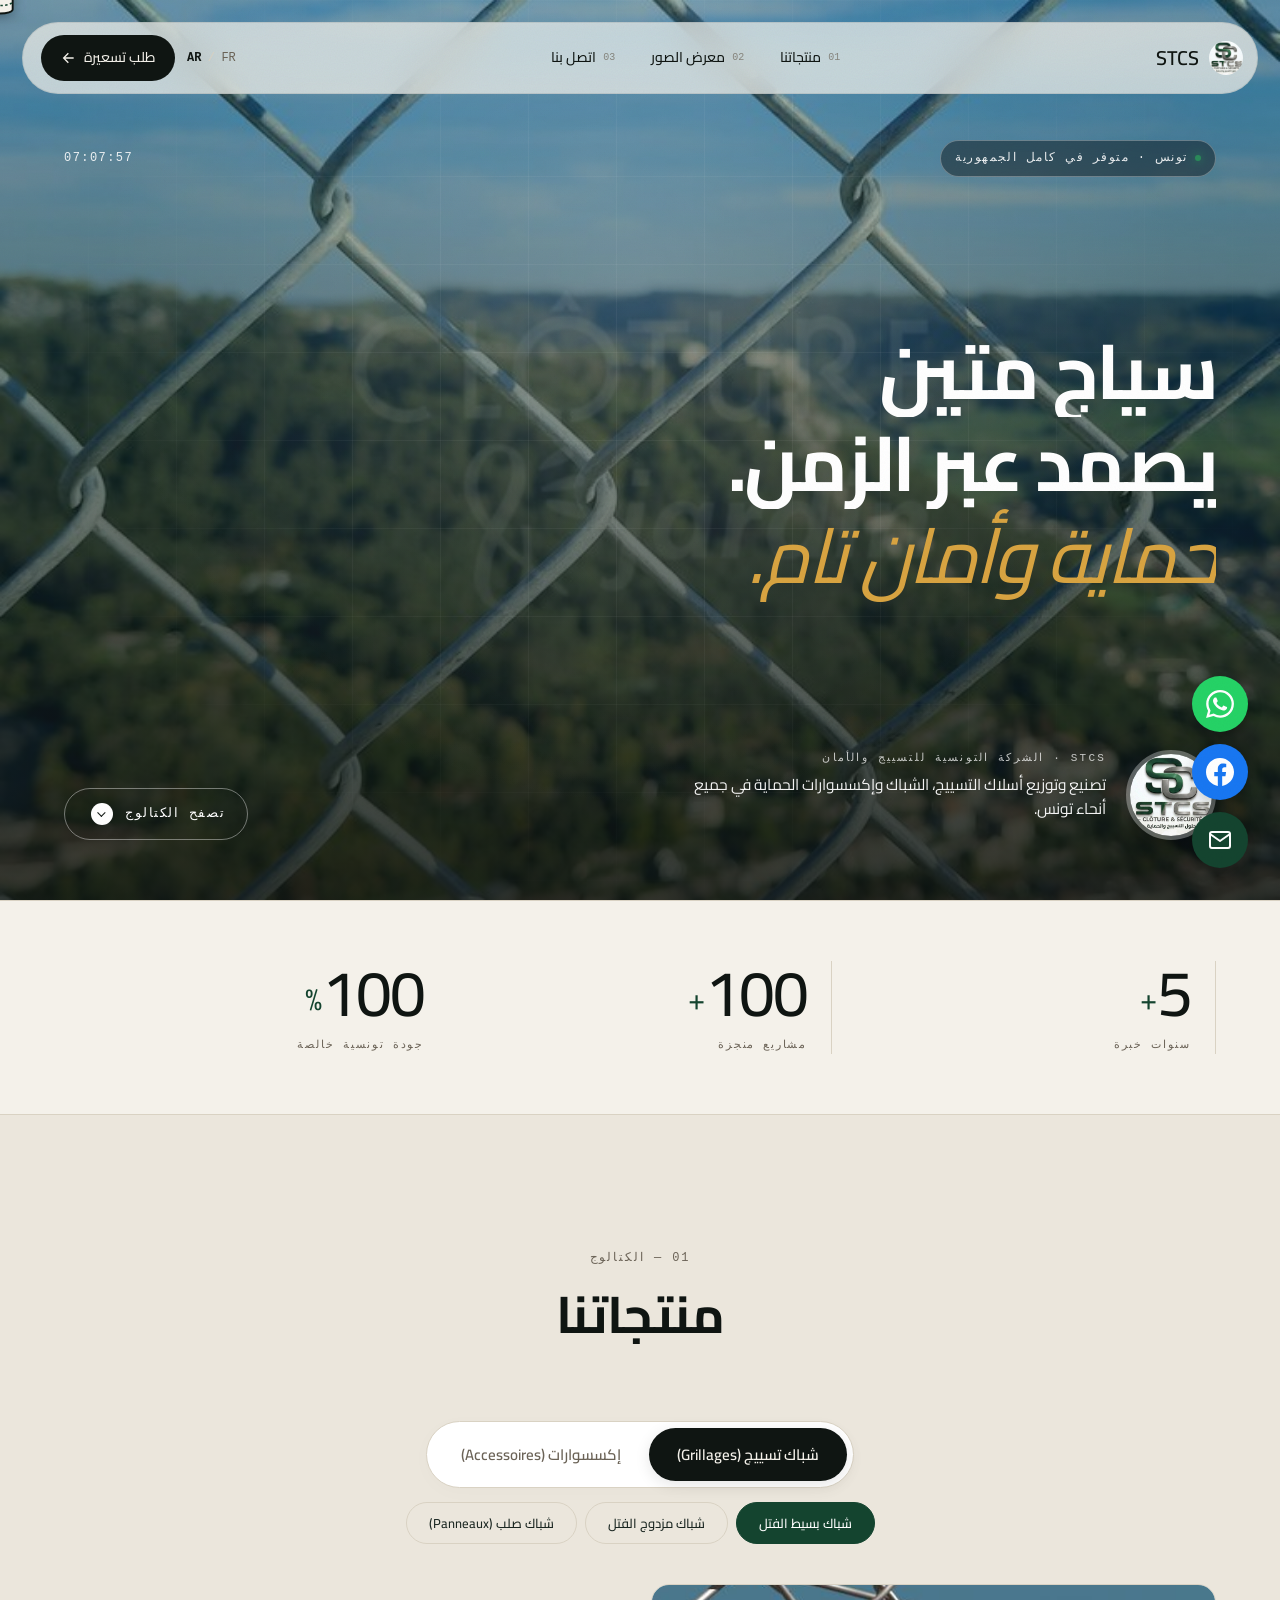
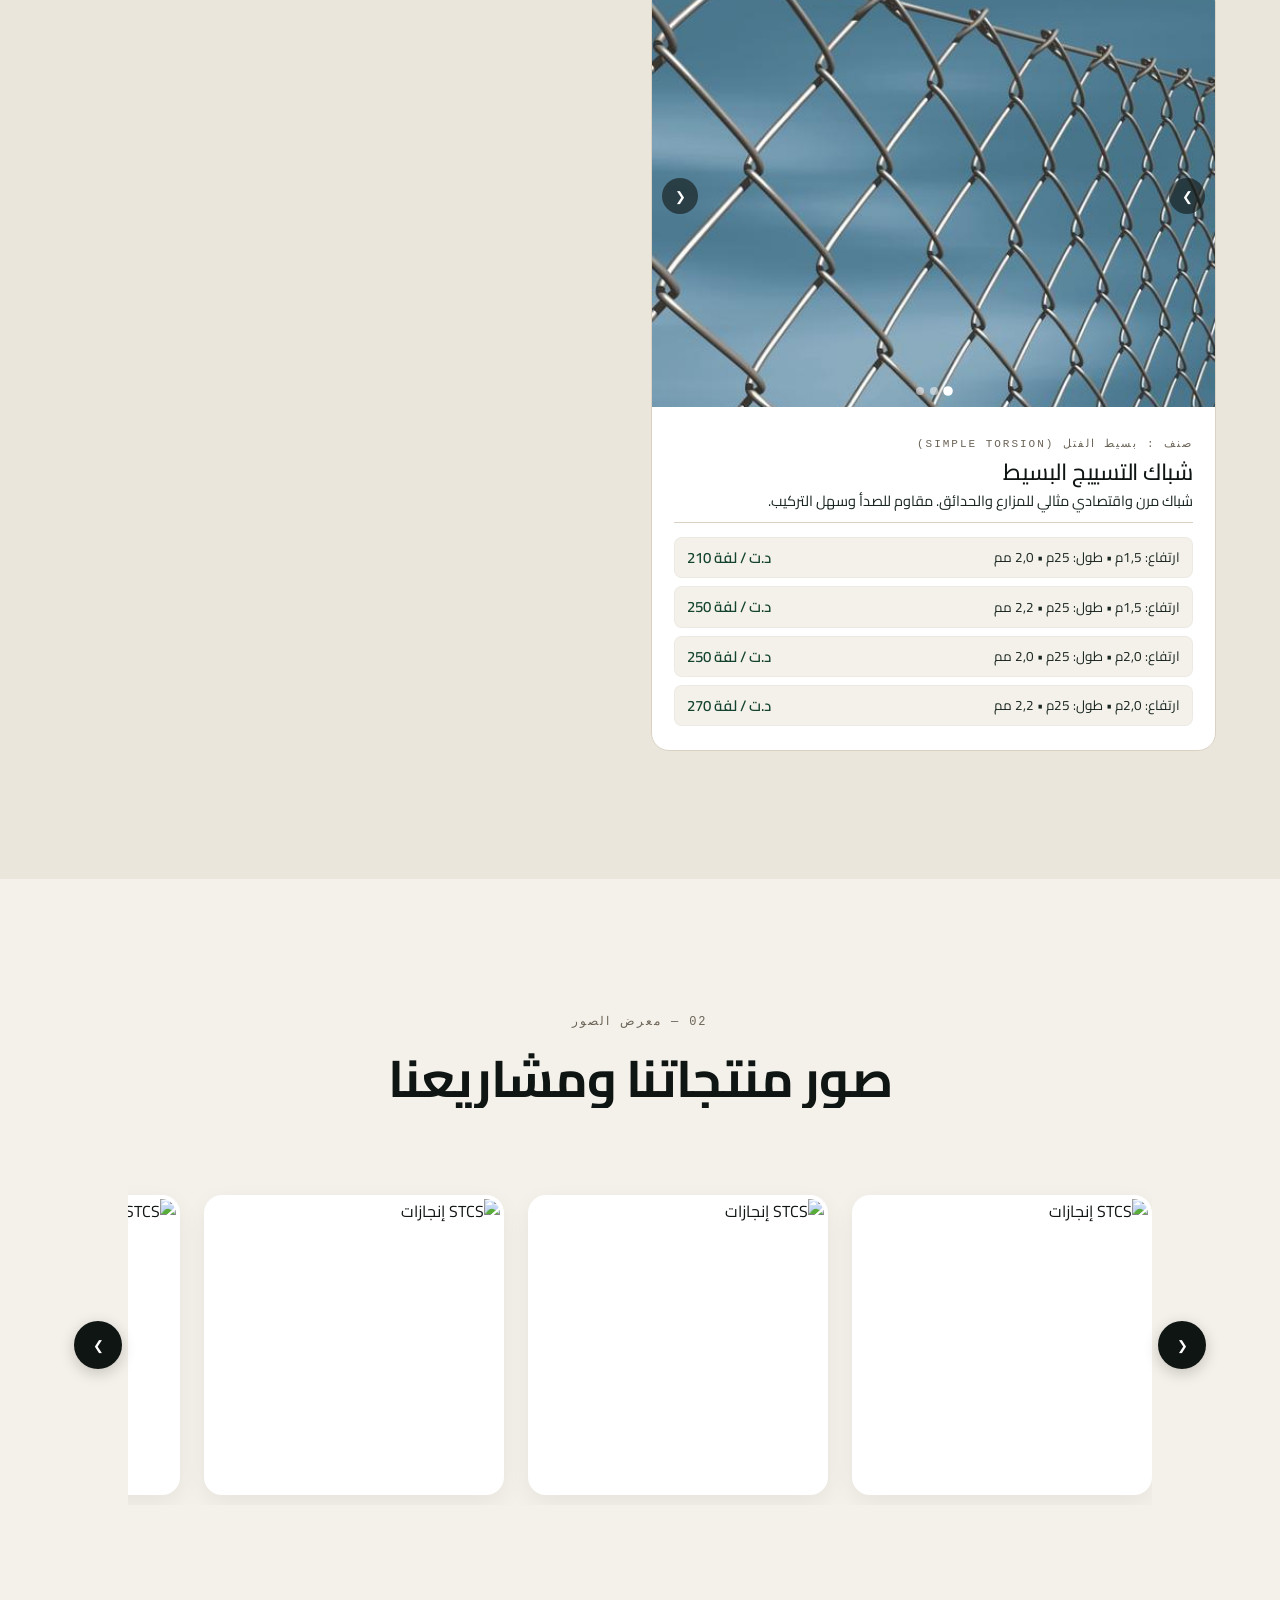
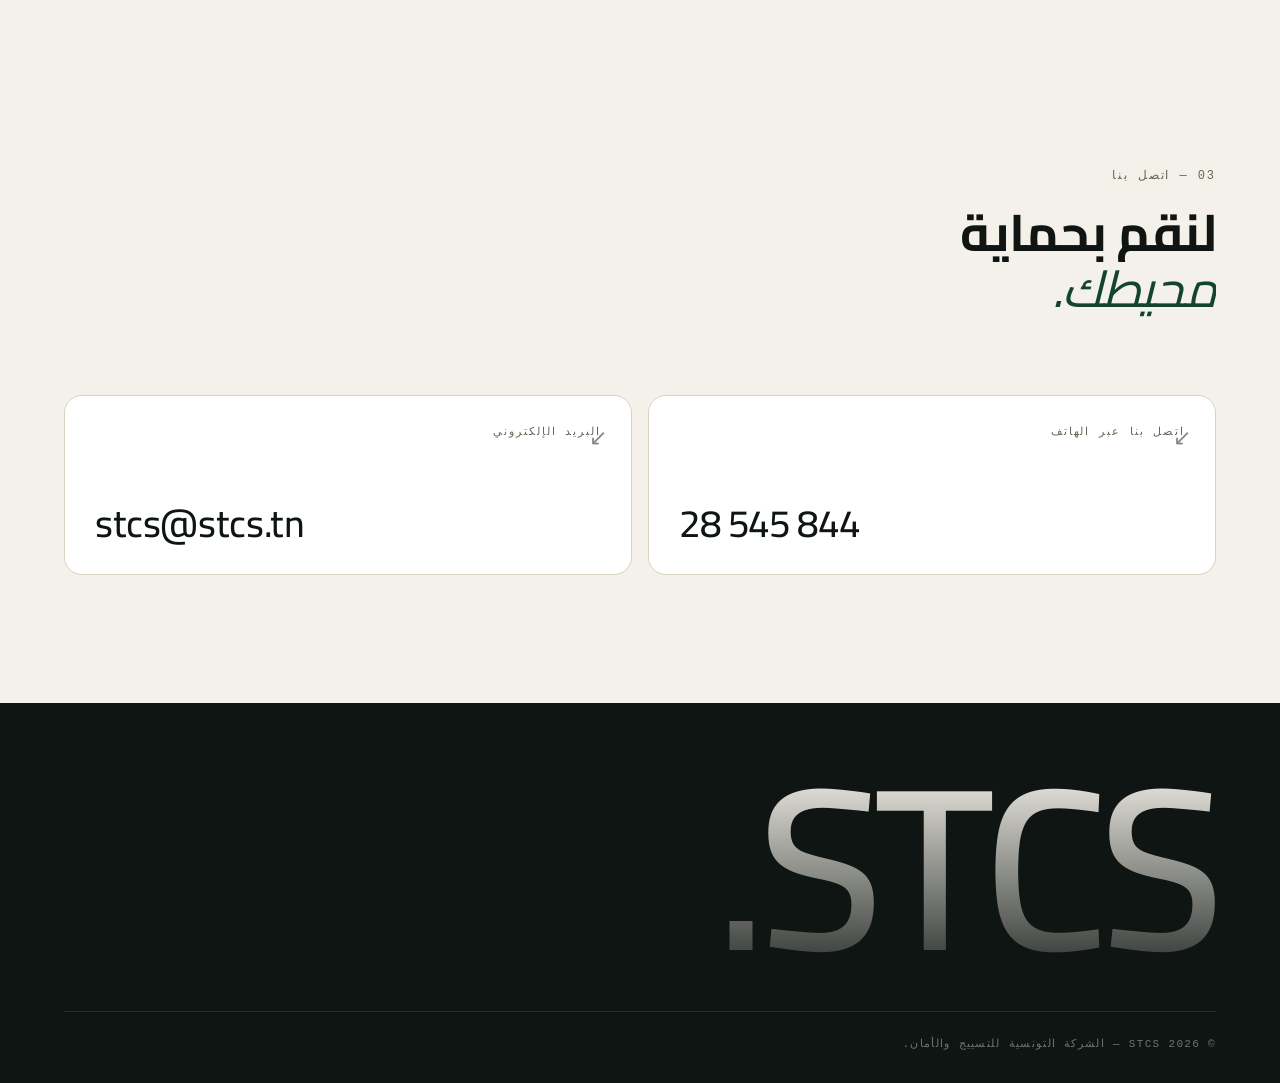
==== commit c47f0bf0: "Remove comment regarding image file names Removed a comment about file names in the gallery section." ====
--- a/index-ar.html
+++ b/index-ar.html
@@ -282,7 +282,6 @@
       <button class="gallery-arrow gallery-prev" aria-label="السابق">&#10094;</button>
       
       <div class="gallery-track" id="galleryTrack">
-        <!-- Les noms de fichiers doivent correspondre exactement à ceux présents dans le dossier images-catalogue -->
         <div class="gallery-item"><img src="assets/images-catalogue/20982cc2-c19c-4219-8c89-cc1c63fee3d7.jpg" alt="STCS إنجازات" loading="lazy"></div>
         <div class="gallery-item"><img src="assets/images-catalogue/3bbed116-a3bd-44f8-a8c8-9ad8b4cfa02e.jpg" alt="STCS إنجازات" loading="lazy"></div>
         <div class="gallery-item"><img src="assets/images-catalogue/3d64b174-d910-4d99-a7f7-183e6d06b529.jpg" alt="STCS إنجازات" loading="lazy"></div>
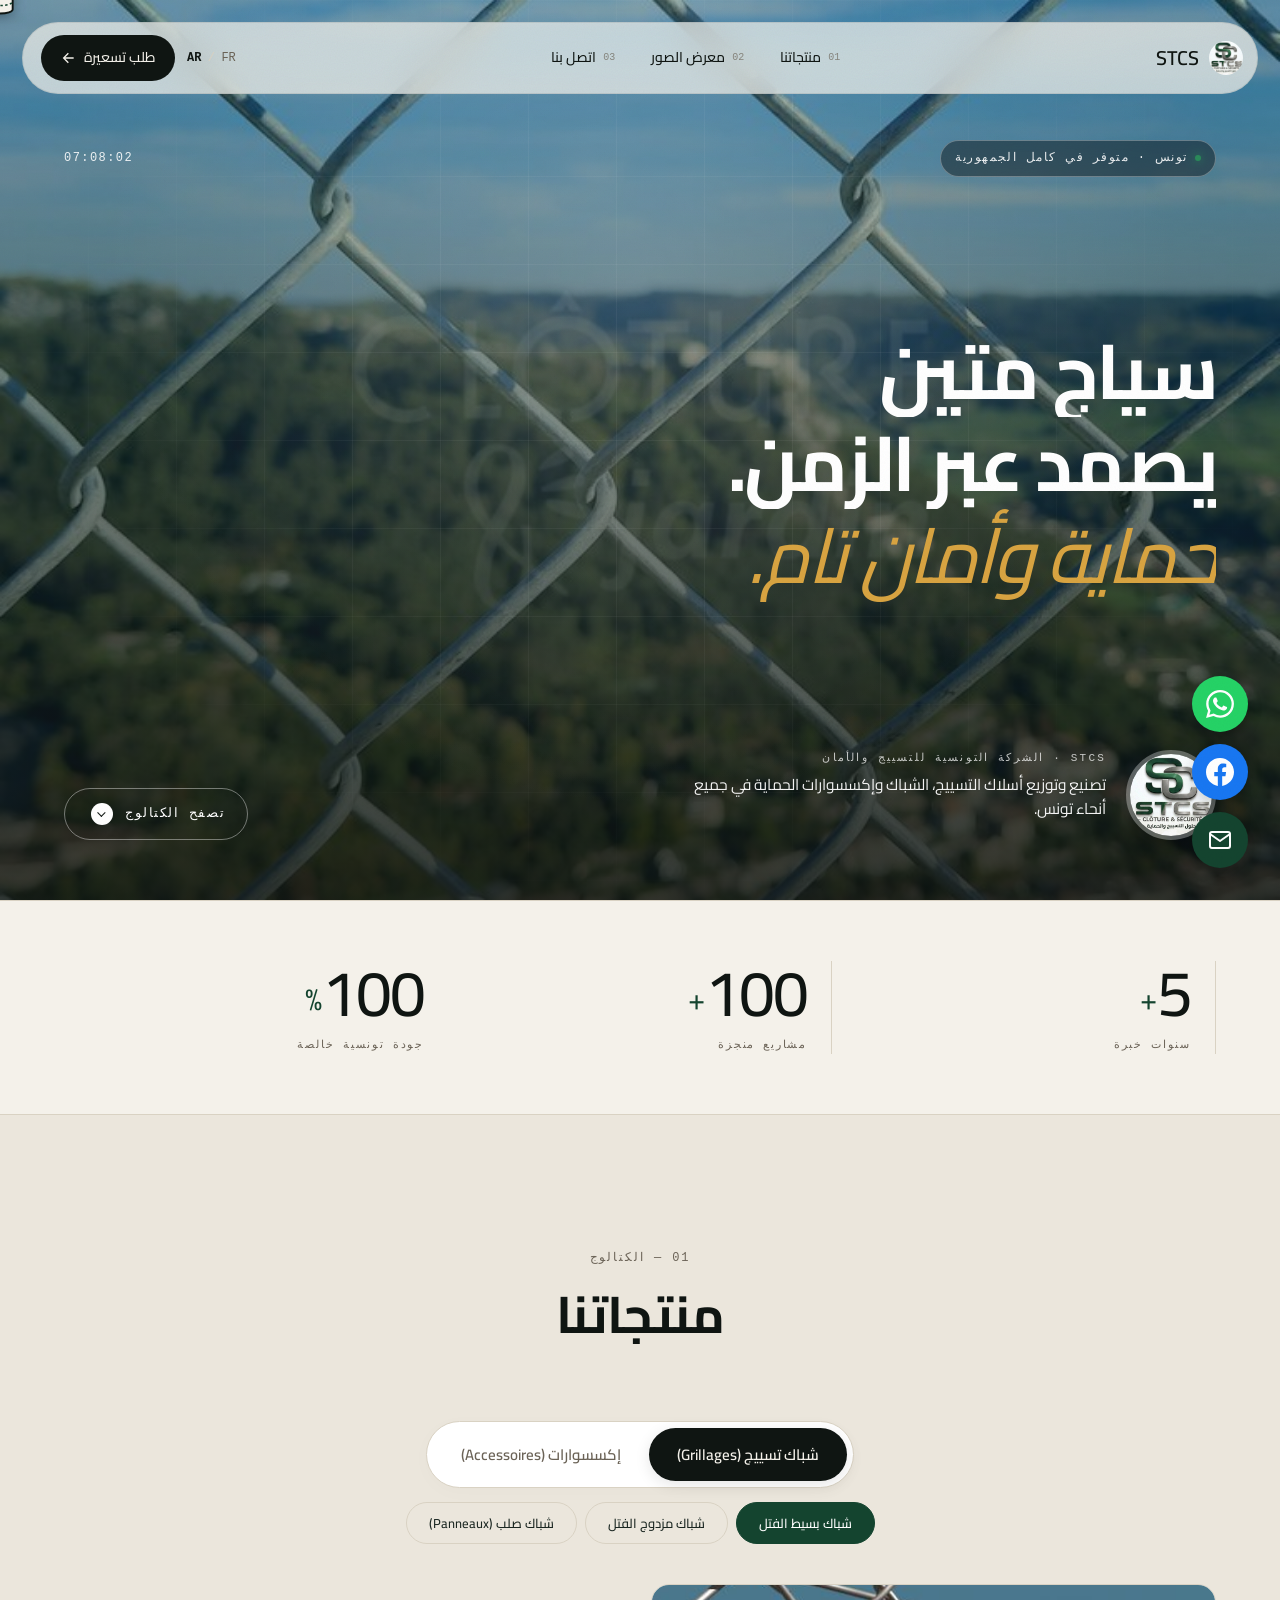
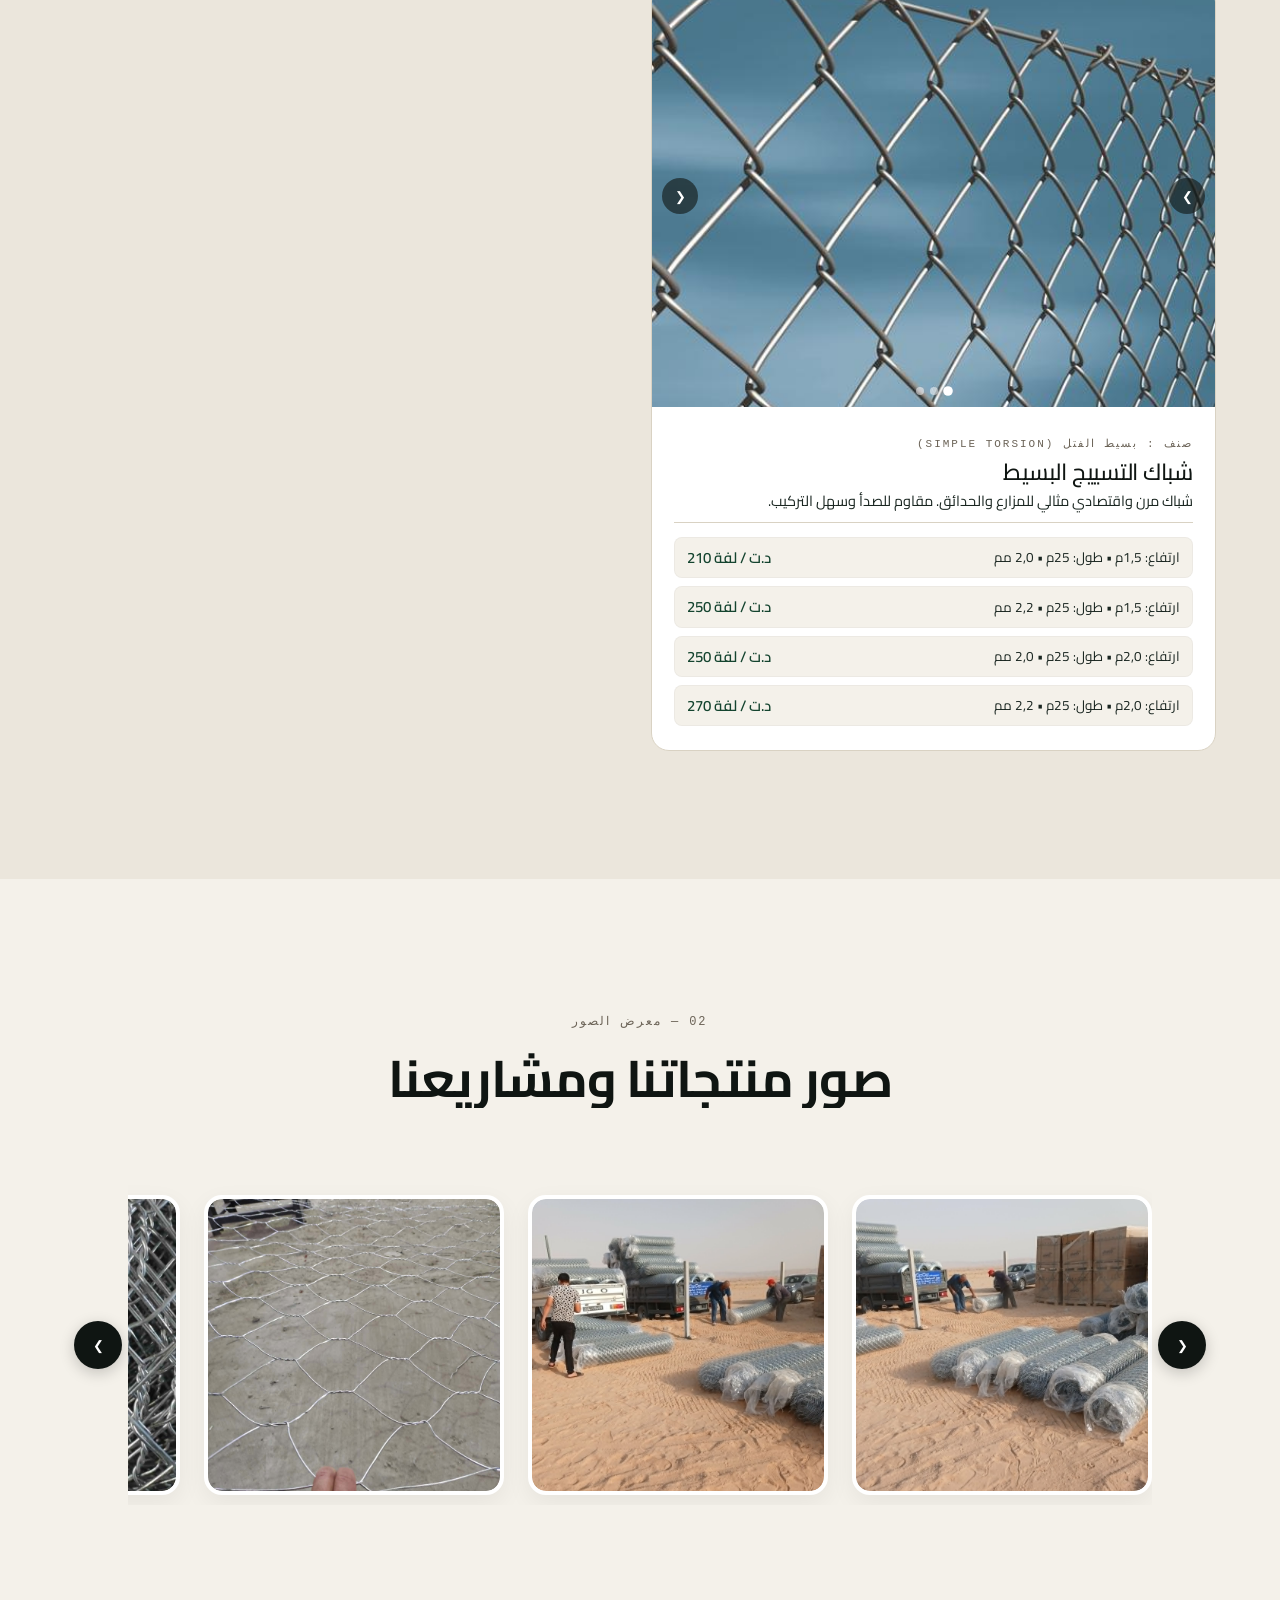
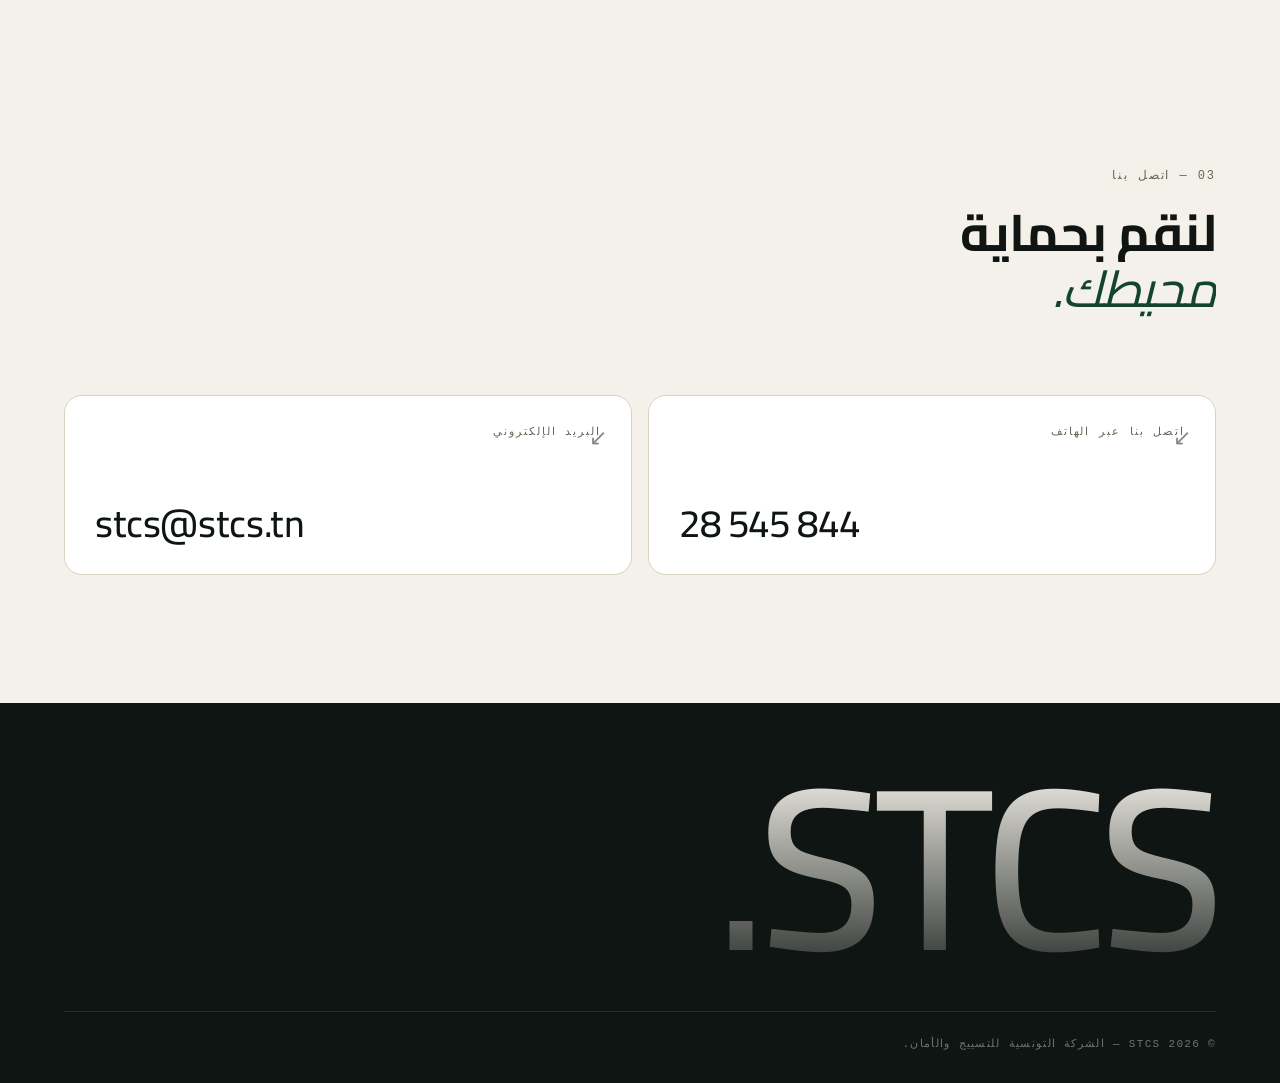
==== commit 58bb398e: "Add new images to the gallery in index-ar.html" ====
--- a/index-ar.html
+++ b/index-ar.html
@@ -282,6 +282,9 @@
       <button class="gallery-arrow gallery-prev" aria-label="السابق">&#10094;</button>
       
       <div class="gallery-track" id="galleryTrack">
+        <!-- Les noms de fichiers doivent correspondre exactement à ceux présents dans le dossier images-catalogue -->
+        <div class="gallery-item"><img src="assets/images-catalogue/01338795-bb1f-4131-be3f-d21243b180a0.jpg" alt="STCS إنجازات" loading="lazy"></div>
+        <div class="gallery-item"><img src="assets/images-catalogue/06581291-57f6-4cbc-8744-97b2713dc25d.jpg" alt="STCS إنجازات" loading="lazy"></div>
         <div class="gallery-item"><img src="assets/images-catalogue/20982cc2-c19c-4219-8c89-cc1c63fee3d7.jpg" alt="STCS إنجازات" loading="lazy"></div>
         <div class="gallery-item"><img src="assets/images-catalogue/3bbed116-a3bd-44f8-a8c8-9ad8b4cfa02e.jpg" alt="STCS إنجازات" loading="lazy"></div>
         <div class="gallery-item"><img src="assets/images-catalogue/3d64b174-d910-4d99-a7f7-183e6d06b529.jpg" alt="STCS إنجازات" loading="lazy"></div>
@@ -297,8 +300,10 @@
         <div class="gallery-item"><img src="assets/images-catalogue/b02d3769-f992-401d-81f5-24158449786b.jpg" alt="STCS إنجازات" loading="lazy"></div>
         <div class="gallery-item"><img src="assets/images-catalogue/b755da51-4420-4193-8458-62cc646b0237.jpg" alt="STCS إنجازات" loading="lazy"></div>
         <div class="gallery-item"><img src="assets/images-catalogue/b999b80c-f826-44c4-afe3-ed36bea50bb5.jpg" alt="STCS إنجازات" loading="lazy"></div>
+        <div class="gallery-item"><img src="assets/images-catalogue/ba533a18-679c-4b5d-bc7b-6109ff1af41c.jpg" alt="STCS إنجازات" loading="lazy"></div>
         <div class="gallery-item"><img src="assets/images-catalogue/bc7624f3-8d6f-4463-b8bb-d7a6725439ed.jpg" alt="STCS إنجازات" loading="lazy"></div>
         <div class="gallery-item"><img src="assets/images-catalogue/bcebdb94-44e9-4076-ab97-23f984b6860d.jpg" alt="STCS إنجازات" loading="lazy"></div>
+        <div class="gallery-item"><img src="assets/images-catalogue/c2299912-2816-4d3f-a0aa-eb52bffe1d30.jpg" alt="STCS إنجازات" loading="lazy"></div>
         <div class="gallery-item"><img src="assets/images-catalogue/cef9cb5e-80ea-44fc-8cd5-2a4676541f6e.jpg" alt="STCS إنجازات" loading="lazy"></div>
         <div class="gallery-item"><img src="assets/images-catalogue/defe9818-6178-4f75-b6ed-91019d9abf98.jpg" alt="STCS إنجازات" loading="lazy"></div>
         <div class="gallery-item"><img src="assets/images-catalogue/e4e7de17-d385-4b2a-be4e-e73ed8fd98ee.jpg" alt="STCS إنجازات" loading="lazy"></div>
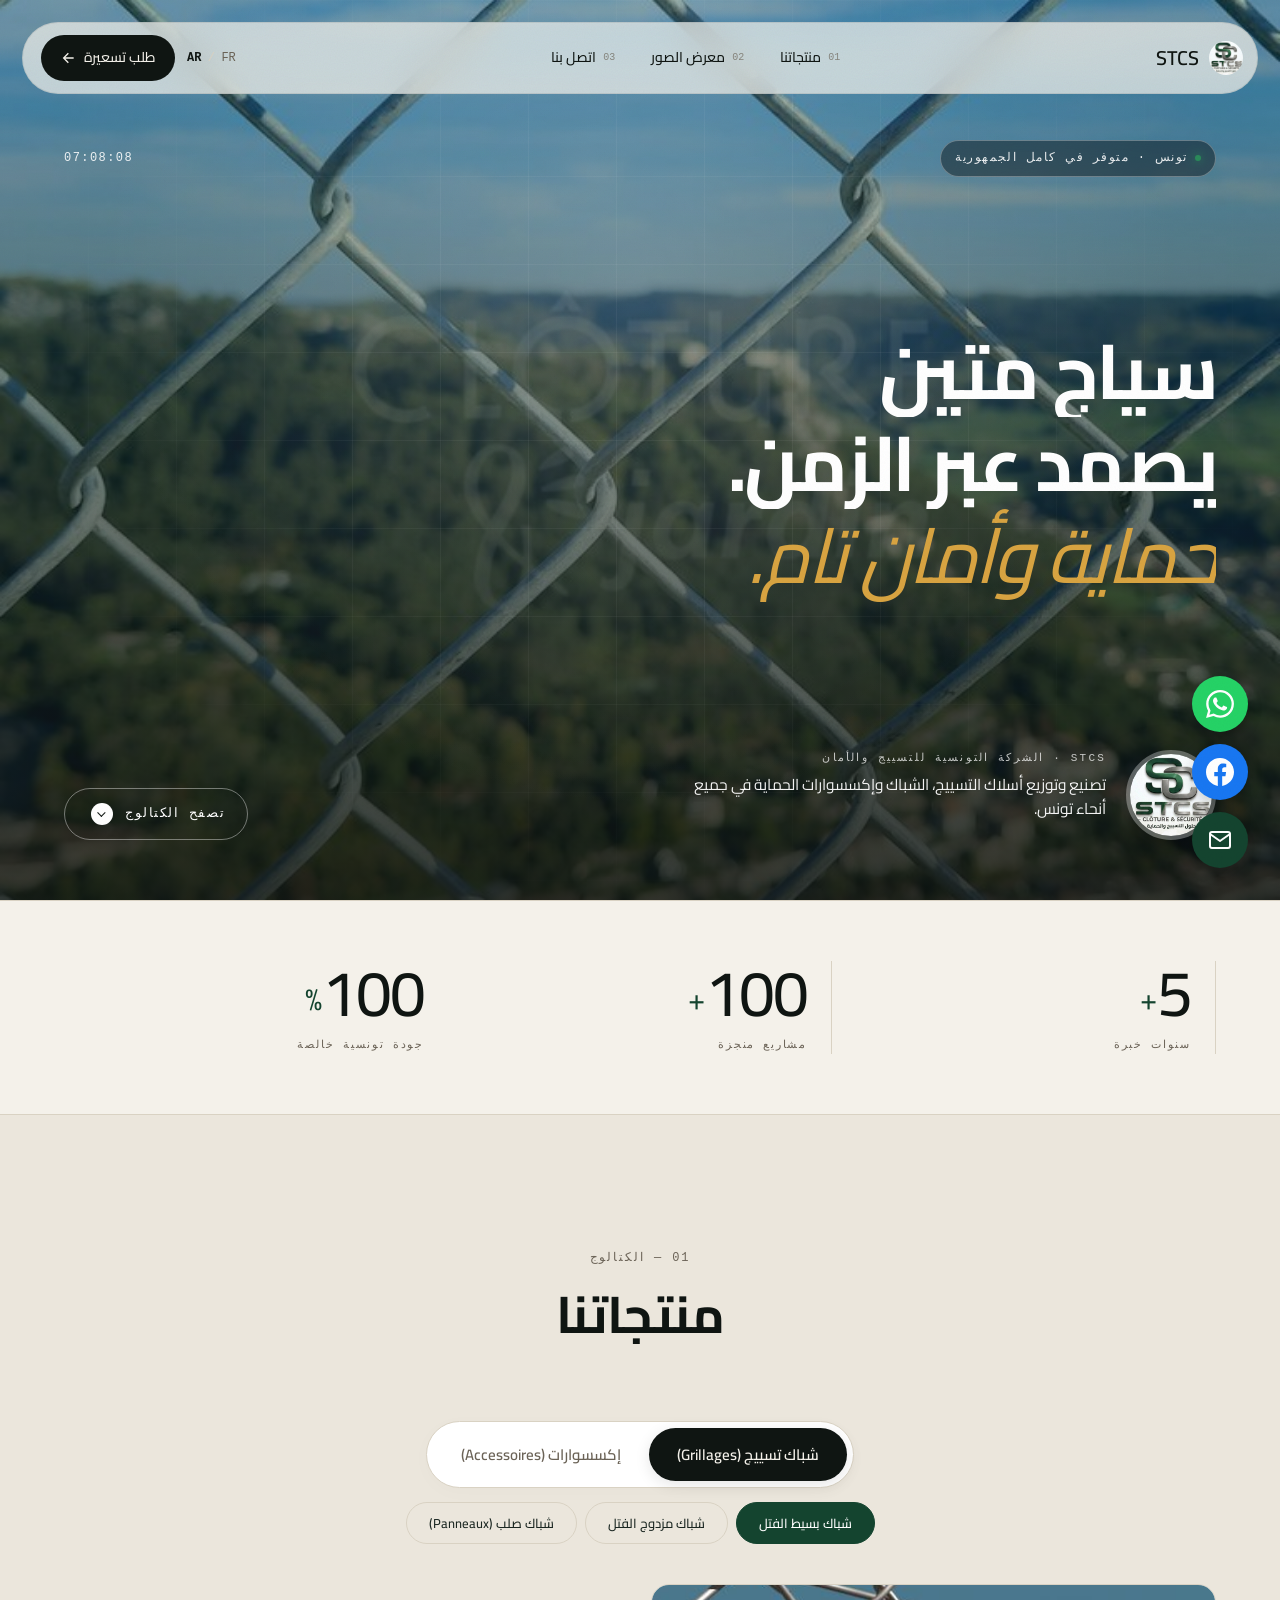
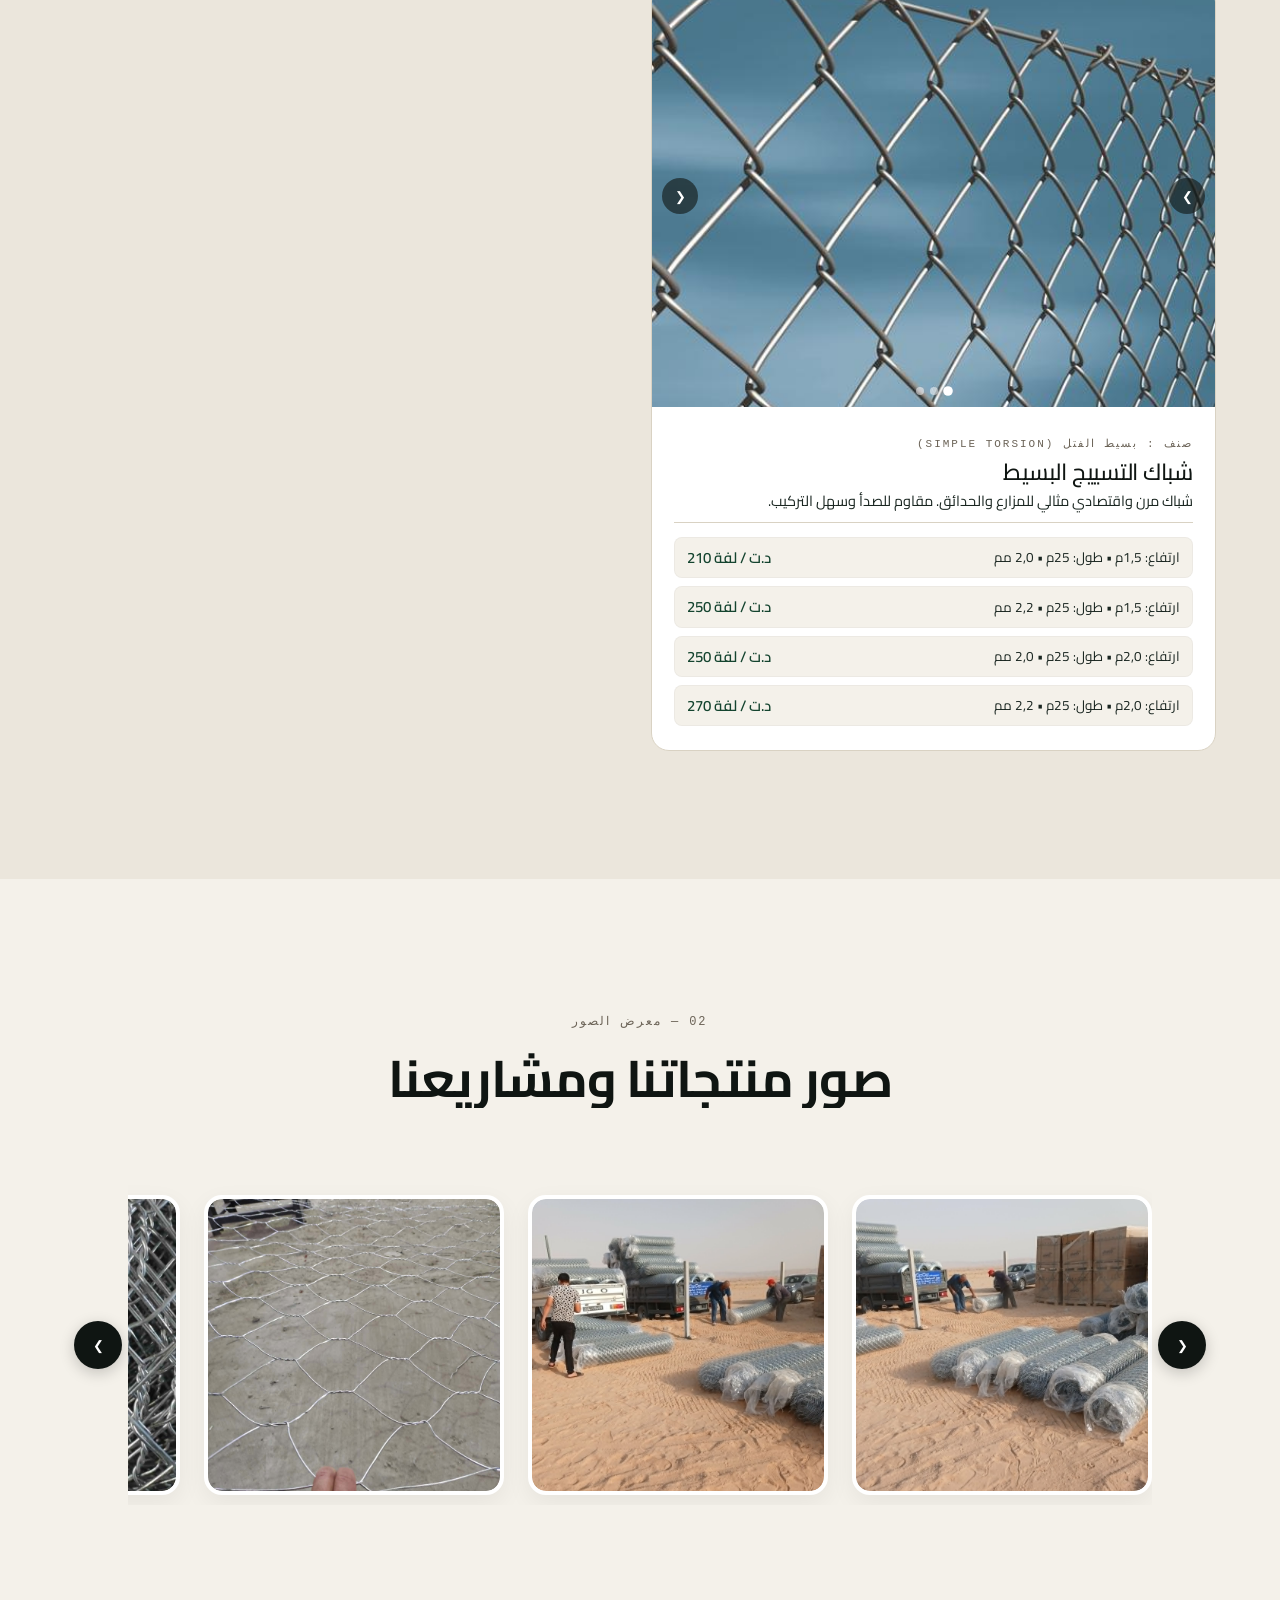
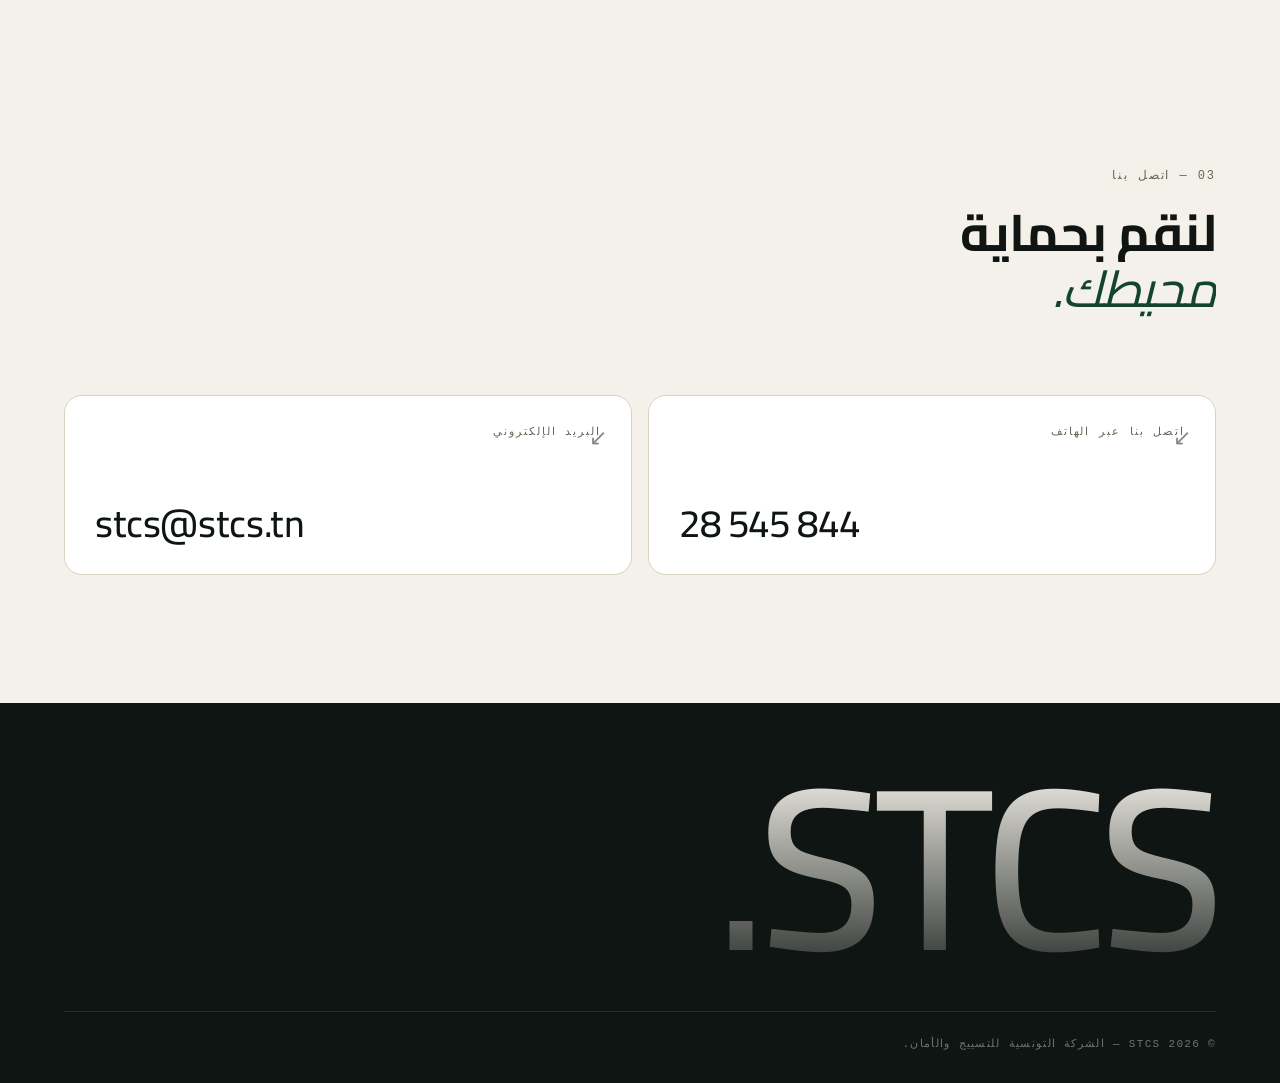
==== commit c3f8b9e0: "Remove cursor div from index-ar.html Removed unnecessary cursor div from the HTML structure." ====
--- a/index-ar.html
+++ b/index-ar.html
@@ -19,7 +19,6 @@
 <body>
 
 <div class="grain" aria-hidden="true"></div>
-<div class="cursor" id="cursor" aria-hidden="true"></div>
 <div class="scroll-progress" id="scrollProgress" aria-hidden="true"></div>
 
 <!-- Preloader -->
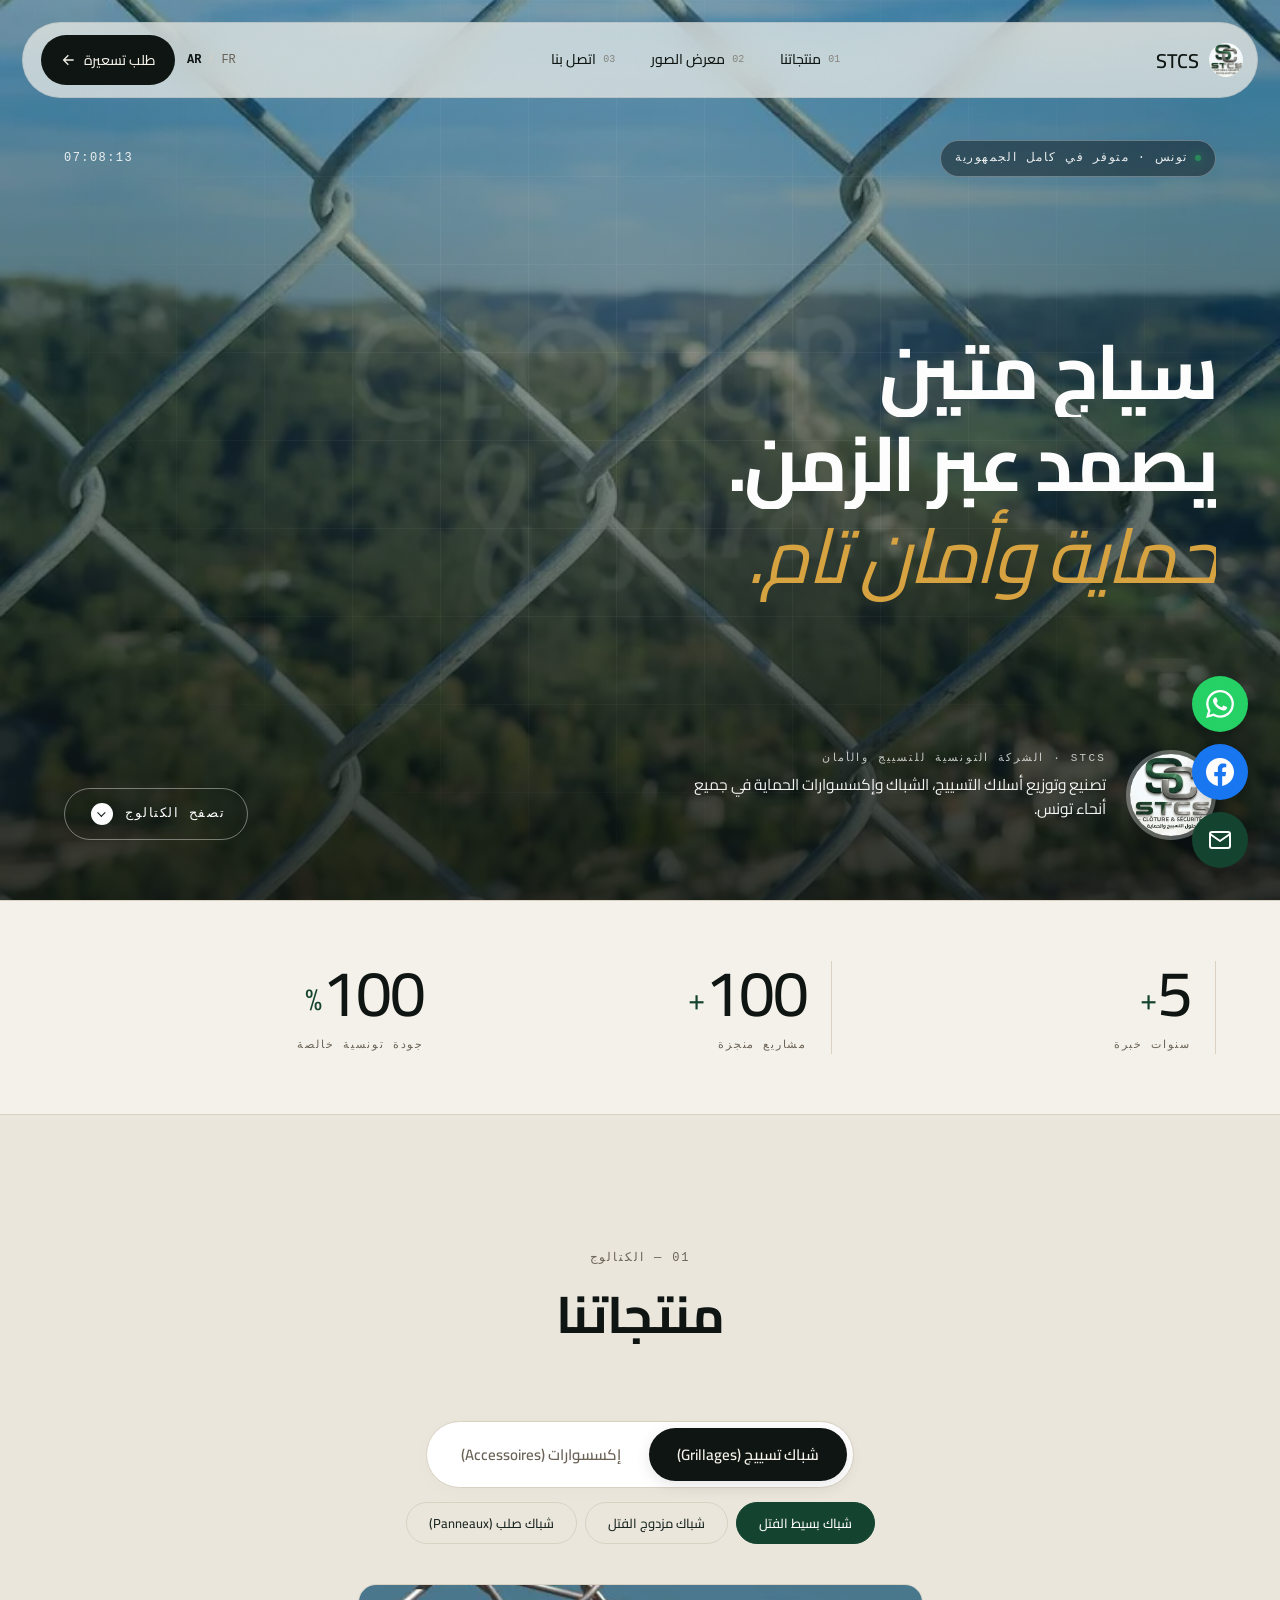
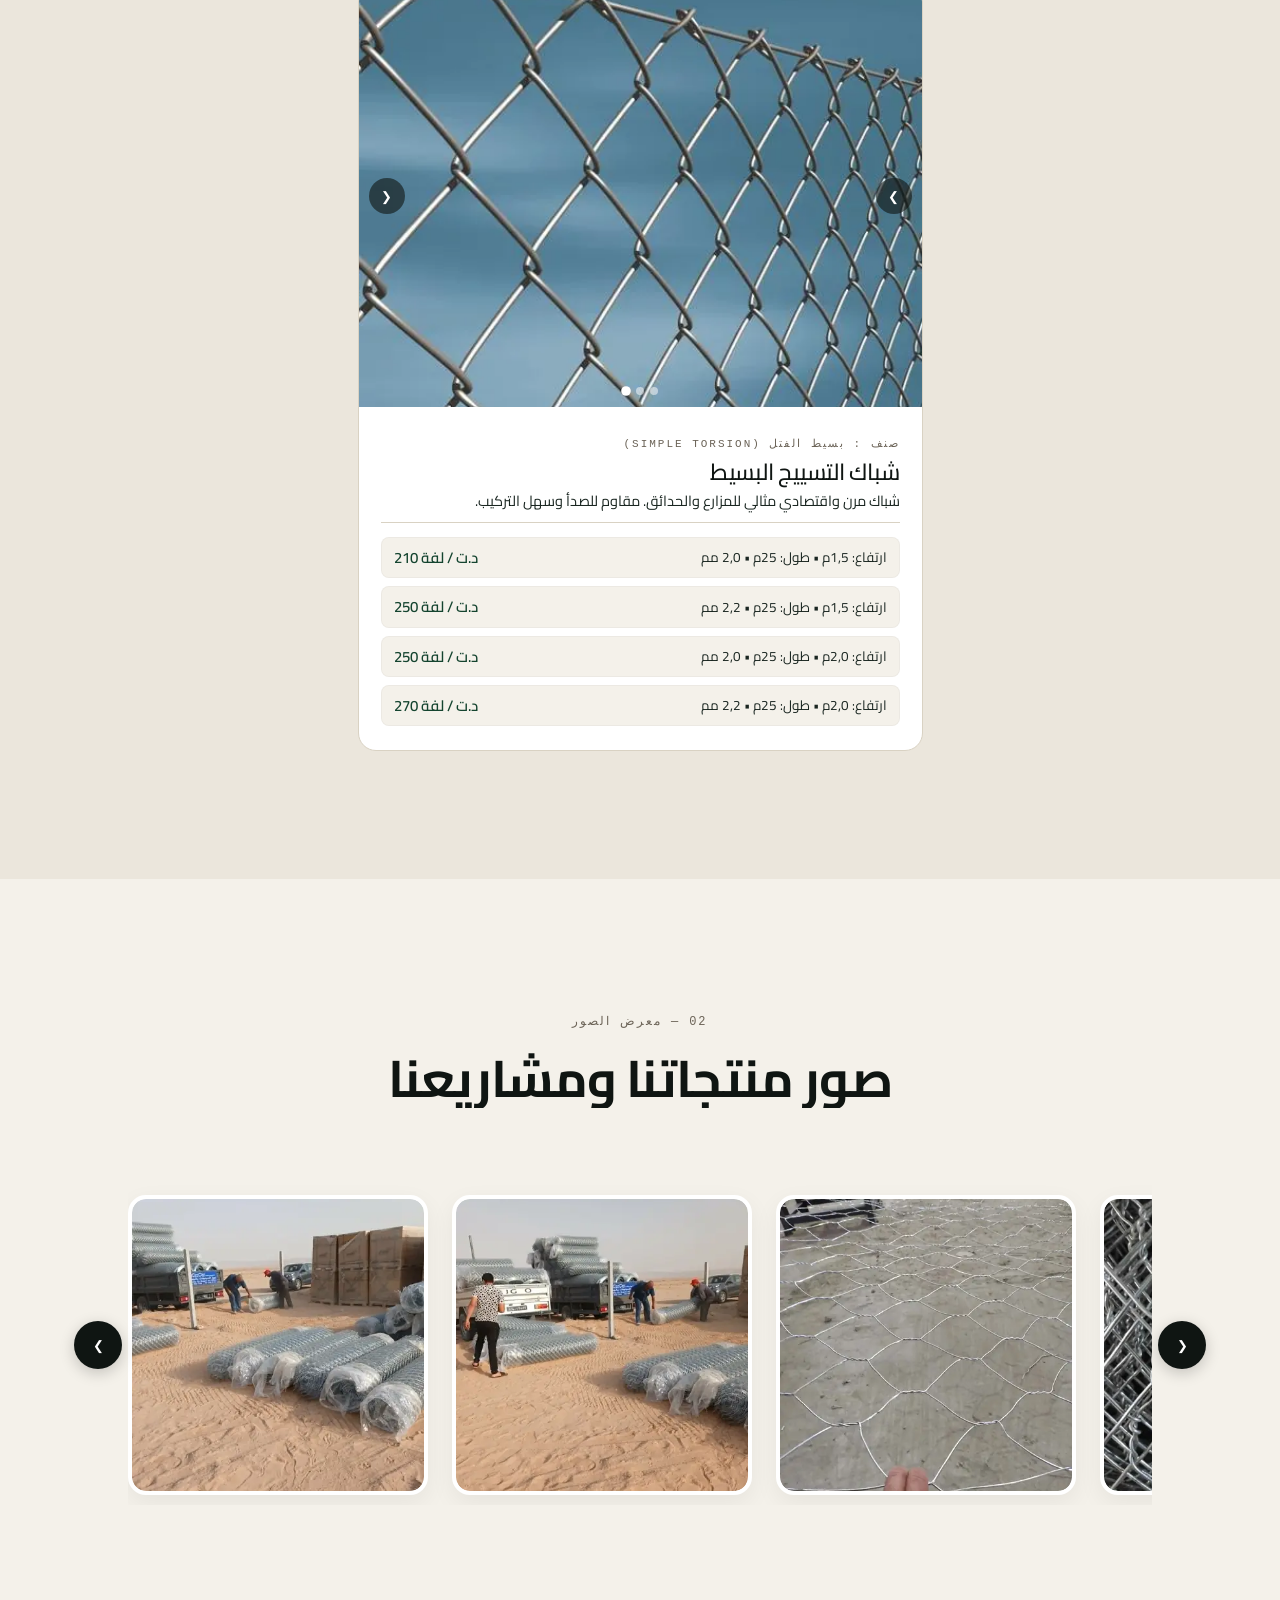
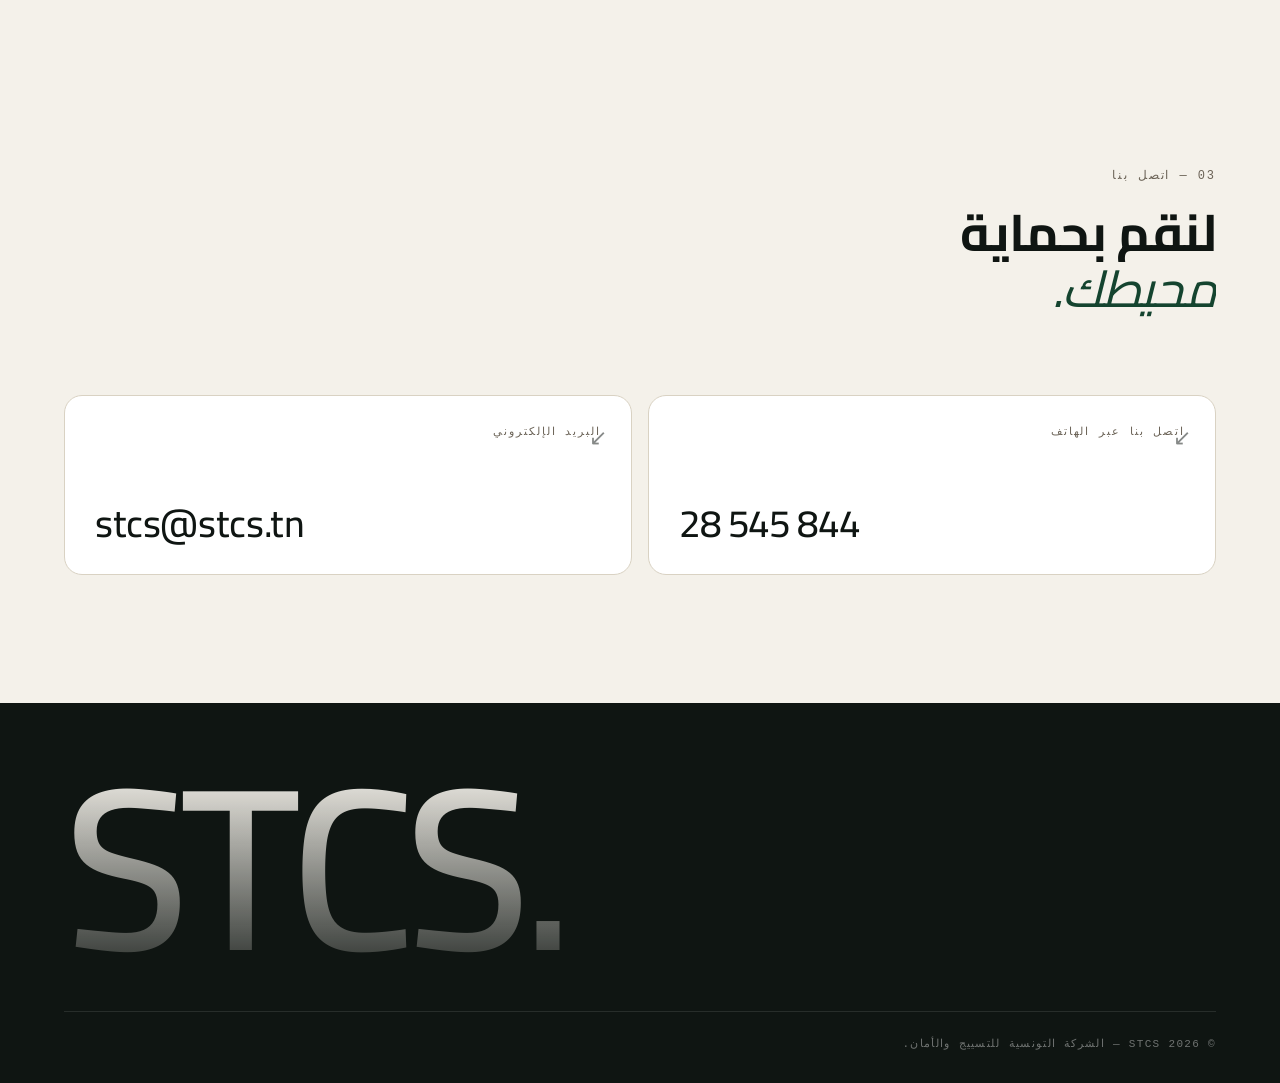
==== commit c6880ff0: "Refonte : catalogue centralisé, corrections et optimisations - Produits, prix et galerie définis une" ====
--- a/index-ar.html
+++ b/index-ar.html
@@ -3,28 +3,63 @@
 <head>
 <meta charset="utf-8" />
 <meta name="viewport" content="width=device-width,initial-scale=1" />
-<title>STCS — الشركة التونسية للتسييج والأمان</title>
-<meta name="description" content="الشركة التونسية للتسييج والأمان — شباك، أسلاك مجلفنة، أسلاك شائكة وحلول الحماية في تونس." />
+<title>STCS — التسييج والأمان | شباك، سلك شائك وسلك مجلفن في تونس</title>
+<meta name="description" content="الشركة التونسية للتسييج والأمان — شباك بسيط ومزدوج الفتل، ألواح سياج صلبة، أسلاك مجلفنة وأسلاك شائكة. توصيل لكامل تونس وتسعيرة مجانية عبر واتساب." />
+<meta name="theme-color" content="#14442f" />
+
+<!-- المشاركة (فيسبوك، واتساب…) -->
+<meta property="og:type" content="website" />
+<meta property="og:site_name" content="STCS" />
+<meta property="og:title" content="STCS — التسييج والأمان في تونس" />
+<meta property="og:description" content="شباك، ألواح صلبة، سلك مجلفن وسلك شائك. تسعيرة فورية وتوصيل لكامل تونس." />
+<meta property="og:image" content="assets/brand/logo.jpg" />
+<meta property="og:locale" content="ar_TN" />
+<meta property="og:locale:alternate" content="fr_TN" />
+<meta name="twitter:card" content="summary" />
+
+<link rel="alternate" hreflang="fr" href="index.html" />
 <link rel="preconnect" href="https://fonts.googleapis.com">
 <link rel="preconnect" href="https://fonts.gstatic.com" crossorigin>
 <link href="https://fonts.googleapis.com/css2?family=Cairo:wght@400;600;700;800;900&family=Inter:wght@300;400;500;600;700&display=swap" rel="stylesheet">
+<link rel="preload" as="image" href="assets/products/simple-torsion-2.webp" />
 <link rel="stylesheet" href="styles.css" />
+<script>
+  /* Avant l'affichage : active les animations JS et saute l'intro si déjà vue dans cette session */
+  (function (d) {
+    d.classList.add("js");
+    try {
+      if (sessionStorage.getItem("stcs-intro") === "1") d.classList.add("no-intro");
+      else sessionStorage.setItem("stcs-intro", "1");
+    } catch (e) {}
+  })(document.documentElement);
+</script>
 <link rel="icon" type="image/jpeg" href="assets/brand/logo.jpg" />
-<style>
-  [dir="rtl"] { --f-display: 'Cairo', sans-serif; --f-sans: 'Cairo', sans-serif; }
-  [dir="rtl"] .hero-title { font-size: clamp(32px, 6vw, 85px); font-weight: 700; line-height: 1.2; }
-  [dir="rtl"] .section-title { font-size: clamp(28px, 4vw, 60px); font-weight: 700; line-height: 1.3; }
-</style>
+
+<script type="application/ld+json">
+{
+  "@context": "https://schema.org",
+  "@type": "LocalBusiness",
+  "name": "STCS — الشركة التونسية للتسييج والأمان",
+  "description": "تصنيع وتوزيع الشباك، ألواح السياج الصلبة، الأسلاك المجلفنة والأسلاك الشائكة في تونس.",
+  "telephone": "+216 28 545 844",
+  "email": "stcs@stcs.tn",
+  "areaServed": { "@type": "Country", "name": "تونس" },
+  "address": { "@type": "PostalAddress", "addressCountry": "TN" },
+  "sameAs": ["https://www.facebook.com/profile.php?id=61593095852095"]
+}
+</script>
 </head>
 <body>
 
+<a class="skip-link" href="#products">الانتقال إلى الكتالوج</a>
+
 <div class="grain" aria-hidden="true"></div>
 <div class="scroll-progress" id="scrollProgress" aria-hidden="true"></div>
 
 <!-- Preloader -->
-<div class="preloader" id="preloader">
+<div class="preloader" id="preloader" aria-hidden="true">
   <div class="preloader-inner">
-    <div class="preloader-logo">
+    <div class="preloader-logo" dir="ltr">
       <span class="pl-letter">S</span><span class="pl-letter">T</span><span class="pl-letter">C</span><span class="pl-letter">S</span>
     </div>
     <div class="preloader-bar"><span></span></div>
@@ -35,24 +70,24 @@
 <!-- NAV -->
 <header class="nav" id="nav">
   <a href="#top" class="nav-brand">
-    <img src="assets/brand/logo.jpg" alt="STCS" />
+    <img src="assets/brand/logo.jpg" alt="" width="34" height="34" />
     <span>STCS</span>
   </a>
-  <nav class="nav-links">
+  <nav class="nav-links" aria-label="القائمة الرئيسية">
     <a href="#products"><span>01</span> منتجاتنا</a>
     <a href="#gallery"><span>02</span> معرض الصور</a>
     <a href="#contact"><span>03</span> اتصل بنا</a>
   </nav>
   <div class="nav-actions">
     <div class="lang-switcher">
-      <a href="index.html">FR</a>
-      <span class="separator">/</span>
-      <a href="index-ar.html" class="active">AR</a>
-    </div>
-    <a href="javascript:void(0)" onclick="ouvrirModale('modale-devis')" class="nav-cta">
+      <a href="index.html" hreflang="fr" lang="fr" aria-label="Français">FR</a>
+      <span class="separator" aria-hidden="true">/</span>
+      <a href="index-ar.html" class="active" aria-current="page" lang="ar">AR</a>
+    </div>
+    <button type="button" class="nav-cta" data-open-modal="modale-devis" aria-haspopup="dialog">
       <span>طلب تسعيرة</span>
-      <svg viewBox="0 0 24 24" width="16" height="16" fill="none" stroke="currentColor" stroke-width="2"><path d="M19 12H5M11 19l-7-7 7-7"/></svg>
-    </a>
+      <svg viewBox="0 0 24 24" width="16" height="16" fill="none" stroke="currentColor" stroke-width="2" aria-hidden="true"><path d="M19 12H5M11 19l-7-7 7-7"/></svg>
+    </button>
   </div>
 </header>
 
@@ -66,7 +101,7 @@
     </div>
     <div class="hero-meta">
       <span class="pill"><i></i> تونس · متوفر في كامل الجمهورية</span>
-      <span class="clock" id="clock">--:--:--</span>
+      <span class="clock" id="clock" aria-hidden="true">--:--:--</span>
     </div>
     <h1 class="hero-title">
       <span class="line"><span class="reveal">سياج متين</span></span>
@@ -75,7 +110,7 @@
     </h1>
     <div class="hero-foot">
       <div class="hero-brand">
-        <img src="assets/brand/logo.jpg" alt="STCS logo" class="hero-logo" />
+        <img src="assets/brand/logo.jpg" alt="شعار STCS" class="hero-logo" width="90" height="90" />
         <div>
           <p class="hero-kicker">STCS · الشركة التونسية للتسييج والأمان</p>
           <p class="hero-sub">تصنيع وتوزيع أسلاك التسييج، الشباك وإكسسوارات الحماية في جميع أنحاء تونس.</p>
@@ -83,13 +118,13 @@
       </div>
       <a href="#products" class="scroll-hint">
         <span>تصفح الكتالوج</span>
-        <span class="scroll-hint-arrow"></span>
+        <span class="scroll-hint-arrow" aria-hidden="true"></span>
       </a>
     </div>
   </section>
 
   <!-- STATS -->
-  <section class="stats">
+  <section class="stats" aria-label="أرقام رئيسية">
     <div class="stat"><span class="stat-num">5</span><span class="plus">+</span><p>سنوات خبرة</p></div>
     <div class="stat"><span class="stat-num">100</span><span class="plus">+</span><p>مشاريع منجزة</p></div>
     <div class="stat"><span class="stat-num">100</span><span class="plus">%</span><p>جودة تونسية خالصة</p></div>
@@ -97,219 +132,47 @@
 
   <!-- PRODUCTS & FILTERS -->
   <section class="products" id="products">
-    <div class="section-head" style="text-align: center;">
+    <div class="section-head section-head--center">
       <span class="eyebrow">01 — الكتالوج</span>
-      <h2 class="section-title" style="margin-bottom: 20px;">
+      <h2 class="section-title">
         <span class="reveal-line">منتجاتنا</span>
       </h2>
     </div>
 
     <!-- UI FILTRES AR -->
     <div class="catalog-filters">
-      <div class="filter-group">
-        <button class="filter-btn is-active" data-cat="grillages">شباك تسييج (Grillages)</button>
-        <button class="filter-btn" data-cat="accessoires">إكسسوارات (Accessoires)</button>
-      </div>
-      <div class="sub-filter-group" id="subFilters">
-        <button class="sub-filter-btn is-active" data-subcat="simple">شباك بسيط الفتل</button>
-        <button class="sub-filter-btn" data-subcat="double">شباك مزدوج الفتل</button>
-        <button class="sub-filter-btn" data-subcat="rigide">شباك صلب (Panneaux)</button>
-      </div>
-    </div>
-
-    <div class="product-grid" id="productGrid">
-
-      <!-- 1. Simple Torsion -->
-      <article class="product-card" data-cat="grillages" data-subcat="simple">
-        <div class="pc-media">
-          <div class="carousel-container">
-            <div class="carousel-slide"><img src="assets/products/simple%20torsion.jpg" alt="Simple Torsion" loading="lazy" /></div>
-            <div class="carousel-slide"><img src="assets/products/simple%20torsion1.jpg" alt="Simple Torsion" loading="lazy" /></div>
-            <div class="carousel-slide"><img src="assets/products/simple%20torsion2.jpg" alt="Simple Torsion" loading="lazy" /></div>
-          </div>
-          <button class="carousel-btn carousel-prev">&#10094;</button>
-          <button class="carousel-btn carousel-next">&#10095;</button>
-          <div class="carousel-dots">
-            <button class="carousel-dot active"></button>
-            <button class="carousel-dot"></button>
-            <button class="carousel-dot"></button>
-          </div>
-        </div>
-        <div class="pc-body">
-          <div>
-            <span class="pc-cat">صنف : بسيط الفتل (Simple Torsion)</span>
-            <h3>شباك التسييج البسيط</h3>
-            <p>شباك مرن واقتصادي مثالي للمزارع والحدائق. مقاوم للصدأ وسهل التركيب.</p>
-          </div>
-          <div class="product-specs-list">
-            <div class="spec-row"><span>ارتفاع: 1,5م • طول: 25م • 2,0 مم</span> <strong class="spec-price">210 د.ت / لفة</strong></div>
-            <div class="spec-row"><span>ارتفاع: 1,5م • طول: 25م • 2,2 مم</span> <strong class="spec-price">250 د.ت / لفة</strong></div>
-            <div class="spec-row"><span>ارتفاع: 2,0م • طول: 25م • 2,0 مم</span> <strong class="spec-price">250 د.ت / لفة</strong></div>
-            <div class="spec-row"><span>ارتفاع: 2,0م • طول: 25م • 2,2 مم</span> <strong class="spec-price">270 د.ت / لفة</strong></div>
-          </div>
-        </div>
-      </article>
-
-      <!-- 2. Double Torsion -->
-      <article class="product-card" data-cat="grillages" data-subcat="double" style="display:none;">
-        <div class="pc-media">
-          <div class="carousel-container">
-            <div class="carousel-slide"><img src="assets/products/double%20torsion.jpg" alt="Double Torsion" loading="lazy" /></div>
-            <div class="carousel-slide"><img src="assets/products/double%20torsion1.jpg" alt="Double Torsion" loading="lazy" /></div>
-            <div class="carousel-slide"><img src="assets/products/double%20torsion2.png" alt="Double Torsion" loading="lazy" /></div>
-          </div>
-          <button class="carousel-btn carousel-prev">&#10094;</button>
-          <button class="carousel-btn carousel-next">&#10095;</button>
-          <div class="carousel-dots">
-            <button class="carousel-dot active"></button>
-            <button class="carousel-dot"></button>
-            <button class="carousel-dot"></button>
-          </div>
-        </div>
-        <div class="pc-body">
-          <div>
-            <span class="pc-cat">صنف : مزدوج الفتل (Double Torsion)</span>
-            <h3>شباك مزدوج الفتل</h3>
-            <p>شباك فائق المتانة مصمم للاستخدام المكثف، دعم الجدران، والحماية القصوى.</p>
-          </div>
-          <div class="product-specs-list">
-            <div class="spec-row"><span>ارتفاع: 2,0م • طول: 50م • 1,6 مم</span> <strong class="spec-price">320 د.ت / لفة</strong></div>
-            <div class="spec-row"><span>ارتفاع: 1,5م • طول: 50م • 1,6 مم</span> <strong class="spec-price">220 د.ت / لفة</strong></div>
-            <div class="spec-row"><span>G.M • ارتفاع: 2,0م • طول: 20م • 2,0 مم</span> <strong class="spec-price">135 د.ت / لفة</strong></div>
-            <div class="spec-row"><span>G.M • ارتفاع: 1,5م • طول: 20م • 2,0 مم</span> <strong class="spec-price">120 د.ت / لفة</strong></div>
-          </div>
-        </div>
-      </article>
-
-      <!-- 3. Grillage Rigide (Panneaux) -->
-      <article class="product-card" data-cat="grillages" data-subcat="rigide" style="display:none;">
-        <div class="pc-media">
-          <div class="carousel-container">
-            <div class="carousel-slide"><img src="assets/products/panneau-1.jpg" alt="Panneau Rigide" loading="lazy" /></div>
-            <div class="carousel-slide"><img src="assets/products/panneau-2.jpg" alt="Panneau Rigide" loading="lazy" /></div>
-          </div>
-          <button class="carousel-btn carousel-prev">&#10094;</button>
-          <button class="carousel-btn carousel-next">&#10095;</button>
-          <div class="carousel-dots">
-            <button class="carousel-dot active"></button>
-            <button class="carousel-dot"></button>
-          </div>
-        </div>
-        <div class="pc-body">
-          <div>
-            <span class="pc-cat">صنف : شباك صلب (Grillage Rigide)</span>
-            <h3>ألواح سياج صلبة (Panneaux)</h3>
-            <p>سياج حديث ملحوم مصمم ليجمع بين القوة، المتانة، والمظهر الاحترافي.</p>
-          </div>
-          <div class="product-specs-list">
-            <div class="spec-row"><span>ارتفاع: 1,5م • طول: 2,5م • 4 مم</span> <strong class="spec-price">140 د.ت / لوح</strong></div>
-            <div class="spec-row"><span>ارتفاع: 2,0م • طول: 2,5م • 4 مم</span> <strong class="spec-price">160 د.ت / لوح</strong></div>
-          </div>
-        </div>
-      </article>
-
-      <!-- 4. Fil Barbelé -->
-      <article class="product-card" data-cat="accessoires" style="display:none;">
-        <div class="pc-media">
-          <div class="carousel-container">
-            <div class="carousel-slide"><img src="assets/products/fil-barbele-1.jpg" alt="Fil Barbelé" loading="lazy" /></div>
-            <div class="carousel-slide"><img src="assets/products/fil-barbele-2.jpg" alt="Fil Barbelé" loading="lazy" /></div>
-          </div>
-          <button class="carousel-btn carousel-prev">&#10094;</button>
-          <button class="carousel-btn carousel-next">&#10095;</button>
-          <div class="carousel-dots">
-            <button class="carousel-dot active"></button>
-            <button class="carousel-dot"></button>
-          </div>
-        </div>
-        <div class="pc-body">
-          <div>
-            <span class="pc-cat">صنف : إكسسوارات</span>
-            <h3>سلك شائك</h3>
-            <p>سلك شائك يضمن حماية قصوى لمحيطك. يُباع باللفة (RLX).</p>
-          </div>
-          <div class="product-specs-list">
-            <div class="spec-row"><span>الطول: 200م • 1,6 مم</span> <strong class="spec-price">60 د.ت / لفة</strong></div>
-            <div class="spec-row"><span>الطول: 200م • 1,8 مم</span> <strong class="spec-price">80 د.ت / لفة</strong></div>
-          </div>
-        </div>
-      </article>
-
-      <!-- 5. Fil Galvanisé -->
-      <article class="product-card" data-cat="accessoires" style="display:none;">
-        <div class="pc-media">
-          <div class="carousel-container">
-            <div class="carousel-slide"><img src="assets/products/fil-galvanise-1.jpg" alt="Fil Galvanisé" loading="lazy" /></div>
-            <div class="carousel-slide"><img src="assets/products/fil-galvanise-2.jpg" alt="Fil Galvanisé" loading="lazy" /></div>
-            <div class="carousel-slide"><img src="assets/products/fil-galvanise-3.jpg" alt="Fil Galvanisé" loading="lazy" /></div>
-          </div>
-          <button class="carousel-btn carousel-prev">&#10094;</button>
-          <button class="carousel-btn carousel-next">&#10095;</button>
-          <div class="carousel-dots">
-            <button class="carousel-dot active"></button>
-            <button class="carousel-dot"></button>
-            <button class="carousel-dot"></button>
-          </div>
-        </div>
-        <div class="pc-body">
-          <div>
-            <span class="pc-cat">صنف : إكسسوارات</span>
-            <h3>سلك مجلفن</h3>
-            <p>سلك أملس مجلفن على الساخن لأسلاك الشد أو الاستخدام الزراعي. يُباع بالكيلوغرام.</p>
-          </div>
-          <div class="product-specs-list">
-            <div class="spec-row"><span>السماكة: 1,3 مم</span> <strong class="spec-price">6.5 د.ت / كغ</strong></div>
-            <div class="spec-row"><span>السماكة: 2,7 مم</span> <strong class="spec-price">6 د.ت / كغ</strong></div>
-            <div class="spec-row"><span>السماكة: 4,9 مم</span> <strong class="spec-price">5 د.ت / كغ</strong></div>
-          </div>
-        </div>
-      </article>
-
-    </div>
+      <div class="filter-group" role="group" aria-label="الصنف">
+        <button type="button" class="filter-btn is-active" data-cat="grillages">شباك تسييج (Grillages)</button>
+        <button type="button" class="filter-btn" data-cat="accessoires">إكسسوارات (Accessoires)</button>
+      </div>
+      <div class="sub-filter-group" id="subFilters" role="group" aria-label="نوع الشباك">
+        <button type="button" class="sub-filter-btn is-active" data-subcat="simple">شباك بسيط الفتل</button>
+        <button type="button" class="sub-filter-btn" data-subcat="double">شباك مزدوج الفتل</button>
+        <button type="button" class="sub-filter-btn" data-subcat="rigide">شباك صلب (Panneaux)</button>
+      </div>
+    </div>
+
+    <!-- Les cartes produits sont générées depuis products.js -->
+    <div class="product-grid" id="productGrid" aria-live="polite"></div>
+    <noscript>
+      <p class="noscript-msg">يرجى تفعيل JavaScript لعرض الكتالوج والأسعار، أو اتصلوا بنا على <a href="tel:+21628545844" dir="ltr">28 545 844</a>.</p>
+    </noscript>
   </section>
 
   <!-- GALERIE D'IMAGES SLIDER -->
   <section class="gallery" id="gallery">
-    <div class="section-head" style="text-align: center;">
+    <div class="section-head section-head--center">
       <span class="eyebrow">02 — معرض الصور</span>
-      <h2 class="section-title" style="margin-bottom: 20px;">
+      <h2 class="section-title">
         <span class="reveal-line">صور منتجاتنا ومشاريعنا</span>
       </h2>
     </div>
-    
+
     <div class="gallery-slider-wrapper">
-      <button class="gallery-arrow gallery-prev" aria-label="السابق">&#10094;</button>
-      
-      <div class="gallery-track" id="galleryTrack">
-        <!-- Les noms de fichiers doivent correspondre exactement à ceux présents dans le dossier images-catalogue -->
-        <div class="gallery-item"><img src="assets/images-catalogue/01338795-bb1f-4131-be3f-d21243b180a0.jpg" alt="STCS إنجازات" loading="lazy"></div>
-        <div class="gallery-item"><img src="assets/images-catalogue/06581291-57f6-4cbc-8744-97b2713dc25d.jpg" alt="STCS إنجازات" loading="lazy"></div>
-        <div class="gallery-item"><img src="assets/images-catalogue/20982cc2-c19c-4219-8c89-cc1c63fee3d7.jpg" alt="STCS إنجازات" loading="lazy"></div>
-        <div class="gallery-item"><img src="assets/images-catalogue/3bbed116-a3bd-44f8-a8c8-9ad8b4cfa02e.jpg" alt="STCS إنجازات" loading="lazy"></div>
-        <div class="gallery-item"><img src="assets/images-catalogue/3d64b174-d910-4d99-a7f7-183e6d06b529.jpg" alt="STCS إنجازات" loading="lazy"></div>
-        <div class="gallery-item"><img src="assets/images-catalogue/3ecfc0c2-a2b8-41d0-ab72-cc8af019879b.jpg" alt="STCS إنجازات" loading="lazy"></div>
-        <div class="gallery-item"><img src="assets/images-catalogue/520d0a71-1371-4eac-9f3b-93aa6c4d9c35.jpg" alt="STCS إنجازات" loading="lazy"></div>
-        <div class="gallery-item"><img src="assets/images-catalogue/540ce16c-b070-4b2f-814c-90aeb300b769.jpg" alt="STCS إنجازات" loading="lazy"></div>
-        <div class="gallery-item"><img src="assets/images-catalogue/54de8536-58e6-4b68-af38-03b752409057.jpg" alt="STCS إنجازات" loading="lazy"></div>
-        <div class="gallery-item"><img src="assets/images-catalogue/61843a8c-b379-45bf-be97-400a5e32a5f9.jpg" alt="STCS إنجازات" loading="lazy"></div>
-        <div class="gallery-item"><img src="assets/images-catalogue/6b3ff609-3665-49e1-aca3-527490ded0ed.jpg" alt="STCS إنجازات" loading="lazy"></div>
-        <div class="gallery-item"><img src="assets/images-catalogue/76d2297f-5da6-4991-bf80-dba9a239b669.jpg" alt="STCS إنجازات" loading="lazy"></div>
-        <div class="gallery-item"><img src="assets/images-catalogue/a3a17b51-1d09-4101-9da6-70420243a998.jpg" alt="STCS إنجازات" loading="lazy"></div>
-        <div class="gallery-item"><img src="assets/images-catalogue/a8155929-8661-4ff7-803f-c7968302a473.jpg" alt="STCS إنجازات" loading="lazy"></div>
-        <div class="gallery-item"><img src="assets/images-catalogue/b02d3769-f992-401d-81f5-24158449786b.jpg" alt="STCS إنجازات" loading="lazy"></div>
-        <div class="gallery-item"><img src="assets/images-catalogue/b755da51-4420-4193-8458-62cc646b0237.jpg" alt="STCS إنجازات" loading="lazy"></div>
-        <div class="gallery-item"><img src="assets/images-catalogue/b999b80c-f826-44c4-afe3-ed36bea50bb5.jpg" alt="STCS إنجازات" loading="lazy"></div>
-        <div class="gallery-item"><img src="assets/images-catalogue/ba533a18-679c-4b5d-bc7b-6109ff1af41c.jpg" alt="STCS إنجازات" loading="lazy"></div>
-        <div class="gallery-item"><img src="assets/images-catalogue/bc7624f3-8d6f-4463-b8bb-d7a6725439ed.jpg" alt="STCS إنجازات" loading="lazy"></div>
-        <div class="gallery-item"><img src="assets/images-catalogue/bcebdb94-44e9-4076-ab97-23f984b6860d.jpg" alt="STCS إنجازات" loading="lazy"></div>
-        <div class="gallery-item"><img src="assets/images-catalogue/c2299912-2816-4d3f-a0aa-eb52bffe1d30.jpg" alt="STCS إنجازات" loading="lazy"></div>
-        <div class="gallery-item"><img src="assets/images-catalogue/cef9cb5e-80ea-44fc-8cd5-2a4676541f6e.jpg" alt="STCS إنجازات" loading="lazy"></div>
-        <div class="gallery-item"><img src="assets/images-catalogue/defe9818-6178-4f75-b6ed-91019d9abf98.jpg" alt="STCS إنجازات" loading="lazy"></div>
-        <div class="gallery-item"><img src="assets/images-catalogue/e4e7de17-d385-4b2a-be4e-e73ed8fd98ee.jpg" alt="STCS إنجازات" loading="lazy"></div>
-        <div class="gallery-item"><img src="assets/images-catalogue/ffaed66a-e999-4f5f-b8d8-3370283713b5.jpg" alt="STCS إنجازات" loading="lazy"></div>
-      </div>
-      
-      <button class="gallery-arrow gallery-next" aria-label="التالي">&#10095;</button>
+      <button type="button" class="gallery-arrow gallery-prev" aria-label="الصور السابقة">&#10094;</button>
+      <!-- Les photos sont listées dans products.js (STCS_GALLERY) -->
+      <div class="gallery-track" id="galleryTrack"></div>
+      <button type="button" class="gallery-arrow gallery-next" aria-label="الصور التالية">&#10095;</button>
     </div>
   </section>
 
@@ -320,87 +183,63 @@
       <h2 class="section-title section-title--xl"><span class="reveal-line">لنقم بحماية</span><span class="reveal-line"><em>محيطك.</em></span></h2>
     </div>
     <div class="contact-grid">
-      <a class="contact-tile" href="tel:+21628545844"><span class="ct-label">اتصل بنا عبر الهاتف</span><strong dir="ltr">28 545 844</strong><span class="ct-arrow">↙</span></a>
-      <a class="contact-tile" href="mailto:stcs@stcs.tn"><span class="ct-label">البريد الإلكتروني</span><strong dir="ltr">stcs@stcs.tn</strong><span class="ct-arrow">↙</span></a>
+      <a class="contact-tile" href="tel:+21628545844"><span class="ct-label">اتصل بنا عبر الهاتف</span><strong dir="ltr">28 545 844</strong><span class="ct-arrow" aria-hidden="true">↙</span></a>
+      <a class="contact-tile" href="mailto:stcs@stcs.tn"><span class="ct-label">البريد الإلكتروني</span><strong dir="ltr">stcs@stcs.tn</strong><span class="ct-arrow" aria-hidden="true">↙</span></a>
     </div>
   </section>
 
   <!-- FOOTER -->
   <footer class="footer">
-    <div class="footer-top"><h3 class="footer-mark">STCS.</h3></div>
+    <div class="footer-top"><p class="footer-mark" aria-hidden="true" dir="ltr">STCS.</p></div>
     <div class="footer-bottom"><span>© <span id="year"></span> STCS — الشركة التونسية للتسييج والأمان.</span></div>
   </footer>
 </main>
 
 <!-- LIGHTBOX -->
-<div id="lightbox" class="lightbox">
-  <span class="lightbox-close" aria-label="إغلاق">&times;</span>
-  <button class="lightbox-btn lightbox-prev" aria-label="السابق">&#10094;</button>
-  <img id="lightbox-img" src="" alt="صورة مكبرة" />
-  <button class="lightbox-btn lightbox-next" aria-label="التالي">&#10095;</button>
+<div id="lightbox" class="lightbox" role="dialog" aria-modal="true" aria-label="صورة مكبرة" aria-hidden="true">
+  <button type="button" class="lightbox-close" aria-label="إغلاق">&times;</button>
+  <button type="button" class="lightbox-btn lightbox-prev" aria-label="الصورة السابقة">&#10094;</button>
+  <img id="lightbox-img" src="data:," alt="" />
+  <button type="button" class="lightbox-btn lightbox-next" aria-label="الصورة التالية">&#10095;</button>
 </div>
 
 <!-- MODALE DEVIS MULTI-ARTICLES -->
-<div id="modale-devis" class="modale">
-  <div class="modale-contenu" style="max-width: 550px;">
-    <span class="modale-fermer" onclick="fermerModale('modale-devis')">&times;</span>
+<div id="modale-devis" class="modale" role="dialog" aria-modal="true" aria-labelledby="modale-devis-titre" aria-hidden="true">
+  <div class="modale-contenu" data-lenis-prevent>
+    <button type="button" class="modale-fermer" aria-label="إغلاق">&times;</button>
     <div class="modale-header">
-      <h3>حاسبة التسعيرة</h3>
-    </div>
-    
-    <div style="display: flex; flex-direction: column; gap: 16px; padding-bottom: 20px; border-bottom: 2px solid var(--line);">
+      <h3 id="modale-devis-titre">حاسبة التسعيرة</h3>
+    </div>
+
+    <div class="devis-form">
       <div>
-        <label for="devis-produit" style="font-size: 15px; font-weight: 600; color: var(--ink); margin-bottom: 8px; display: block;">1. اختر المنتج</label>
-        <select id="devis-produit" style="width: 100%; padding: 12px; border-radius: 8px; border: 1px solid var(--line); font-family: var(--f-sans);">
-          <optgroup label="شباك بسيط الفتل">
-            <option value="st-1" data-longueur="25" data-prix="210" data-unite="لفة">بسيط الفتل (1,5م / 2,0مم) - 210 د.ت</option>
-            <option value="st-2" data-longueur="25" data-prix="250" data-unite="لفة">بسيط الفتل (1,5م / 2,2مم) - 250 د.ت</option>
-            <option value="st-3" data-longueur="25" data-prix="250" data-unite="لفة">بسيط الفتل (2,0م / 2,0مم) - 250 د.ت</option>
-            <option value="st-4" data-longueur="25" data-prix="270" data-unite="لفة">بسيط الفتل (2,0م / 2,2مم) - 270 د.ت</option>
-          </optgroup>
-          <optgroup label="شباك مزدوج الفتل">
-            <option value="dt-1" data-longueur="50" data-prix="320" data-unite="لفة">مزدوج الفتل (2,0م / 1,6مم) - 320 د.ت</option>
-            <option value="dt-2" data-longueur="50" data-prix="220" data-unite="لفة">مزدوج الفتل (1,5م / 1,6مم) - 220 د.ت</option>
-            <option value="dt-3" data-longueur="20" data-prix="135" data-unite="لفة">مزدوج الفتل G.M (2,0م / 2,0مم) - 135 د.ت</option>
-            <option value="dt-4" data-longueur="20" data-prix="120" data-unite="لفة">مزدوج الفتل G.M (1,5م / 2,0مم) - 120 د.ت</option>
-          </optgroup>
-          <optgroup label="ألواح سياج صلبة">
-            <option value="pr-1" data-longueur="2.5" data-prix="140" data-unite="لوح">شباك صلب (1,5م / 4مم) - 140 د.ت</option>
-            <option value="pr-2" data-longueur="2.5" data-prix="160" data-unite="لوح">شباك صلب (2,0م / 4مم) - 160 د.ت</option>
-          </optgroup>
-          <optgroup label="إكسسوارات (أسلاك)">
-            <option value="fb-1" data-longueur="200" data-prix="60" data-unite="لفة">سلك شائك (200م / 1,6مم) - 60 د.ت</option>
-            <option value="fb-2" data-longueur="200" data-prix="80" data-unite="لفة">سلك شائك (200م / 1,8مم) - 80 د.ت</option>
-            <option value="fg-1" data-longueur="1" data-prix="6.5" data-unite="كغ">سلك مجلفن (1,3مم) - 6.5 د.ت / كغ</option>
-            <option value="fg-2" data-longueur="1" data-prix="6" data-unite="كغ">سلك مجلفن (2,7مم) - 6.0 د.ت / كغ</option>
-            <option value="fg-3" data-longueur="1" data-prix="5" data-unite="كغ">سلك مجلفن (4,9مم) - 5.0 د.ت / كغ</option>
-          </optgroup>
-        </select>
+        <label for="devis-produit" class="devis-label">1. اختر المنتج</label>
+        <!-- Les options sont générées depuis products.js -->
+        <select id="devis-produit" class="devis-input" data-autofocus></select>
       </div>
 
       <div>
-        <label for="devis-longueur" style="font-size: 15px; font-weight: 600; color: var(--ink); margin-bottom: 8px; display: block;">2. طول المحيط (بالمتر) أو الكمية (بالكغ)</label>
-        <input type="number" id="devis-longueur" placeholder="مثال: 580 (متر) أو 15 (كغ)" min="1" style="width: 100%; padding: 12px; border-radius: 8px; border: 1px solid var(--line); font-family: var(--f-sans);">
-      </div>
-
-      <button onclick="ajouterArticleDevis()" style="background: var(--bg-2); color: var(--ink); border: 1px solid var(--line); padding: 12px; border-radius: 100px; font-weight: 700; font-size: 15px; cursor: pointer; transition: background 0.3s; font-family: var(--f-sans);">
-        + إضافة هذا المنتج
-      </button>
-    </div>
-
-    <div id="zone-panier" style="display: none; padding-top: 20px;">
-      <h4 style="margin: 0 0 16px; font-family: var(--f-display); color: var(--ink); font-size: 20px; font-weight: 700;">تفاصيل طلبك</h4>
-      
-      <ul id="panier-liste" style="list-style: none; padding: 0; margin: 0 0 20px; max-height: 250px; overflow-y: auto;"></ul>
-
-      <div style="background: var(--bg-2); padding: 16px 20px; border-radius: 12px; display: flex; justify-content: space-between; align-items: center; margin-bottom: 16px;">
-        <span style="font-weight: 700; color: var(--ink-2);">المجموع التقديري :</span>
-        <strong id="panier-total-prix" style="font-size: 22px; color: var(--ink);" dir="ltr">0.00 DT</strong>
-      </div>
-
-      <button onclick="finaliserDemandeDevis()" style="width: 100%; background: var(--green); color: var(--white); padding: 16px; border-radius: 100px; font-weight: 700; font-size: 16px; cursor: pointer; border: none; transition: background 0.3s; display: flex; justify-content: center; align-items: center; gap: 8px; font-family: var(--f-sans);">
+        <label for="devis-longueur" class="devis-label">2. طول المحيط (بالمتر) أو الكمية (بالكغ)</label>
+        <input type="number" id="devis-longueur" class="devis-input" placeholder="مثال: 580 (متر) أو 15 (كغ)" min="0" step="any" inputmode="decimal">
+      </div>
+
+      <button type="button" id="devis-ajouter" class="btn btn--secondary">+ إضافة هذا المنتج</button>
+    </div>
+
+    <div id="zone-panier" class="zone-panier" hidden>
+      <h4 class="panier-titre">تفاصيل طلبك</h4>
+
+      <ul id="panier-liste" class="panier-liste" aria-live="polite"></ul>
+
+      <div class="panier-total">
+        <span>المجموع التقديري :</span>
+        <strong id="panier-total-prix" dir="ltr">0.00 DT</strong>
+      </div>
+      <p class="panier-note">الأسعار تقديرية. سيتم تأكيد التسعيرة النهائية عبر واتساب.</p>
+
+      <button type="button" id="devis-envoyer" class="btn btn--primary">
         إرسال طلب التسعيرة النهائي
-        <svg viewBox="0 0 24 24" width="18" height="18" fill="none" stroke="currentColor" stroke-width="2"><path d="M19 12H5M11 19l-7-7 7-7"/></svg>
+        <svg viewBox="0 0 24 24" width="18" height="18" fill="none" stroke="currentColor" stroke-width="2" aria-hidden="true"><path d="M19 12H5M11 19l-7-7 7-7"/></svg>
       </button>
     </div>
   </div>
@@ -419,7 +258,8 @@
   </a>
 </div>
 
-<script src="https://unpkg.com/@studio-freight/lenis@1.0.42/dist/lenis.min.js"></script>
-<script src="script.js"></script>
+<script src="assets/vendor/lenis.min.js" defer></script>
+<script src="products.js" defer></script>
+<script src="script.js" defer></script>
 </body>
 </html>
--- a/styles.css
+++ b/styles.css
@@ -33,18 +33,24 @@
 *, *::before, *::after { box-sizing: border-box; }
 html, body { margin:0; padding:0; }
 html { -webkit-font-smoothing: antialiased; text-rendering: optimizeLegibility; scroll-behavior:auto; }
-body{
+
+body {
   background: var(--bg);
   color: var(--ink);
   font-family: var(--f-sans);
   font-size: 16px;
   line-height: 1.55;
   overflow-x: hidden;
-  cursor: none;
-}
+  cursor: url("data:image/svg+xml,%3Csvg xmlns='http://www.w3.org/2000/svg' width='32' height='32' viewBox='0 0 32 32'%3E%3Cdefs%3E%3Cfilter id='glow'%3E%3CfeDropShadow dx='0' dy='0' stdDeviation='2.5' flood-color='%232a8a5a' flood-opacity='0.9'/%3E%3C/filter%3E%3C/defs%3E%3Cpath d='M6 6 v18 l5.5 -5.5 h6.5 z' fill='%23b8bcbe' stroke='%2314442f' stroke-width='1.5' filter='url(%23glow)'/%3E%3C/svg%3E"), auto;
+}
+
+a, button, select, input, .product-card, .gallery-item, .contact-tile, .nav-cta {
+  cursor: url("data:image/svg+xml,%3Csvg xmlns='http://www.w3.org/2000/svg' width='32' height='32' viewBox='0 0 32 32'%3E%3Cdefs%3E%3Cfilter id='glow-hover'%3E%3CfeDropShadow dx='0' dy='0' stdDeviation='3' flood-color='%23d9a441' flood-opacity='1'/%3E%3C/filter%3E%3C/defs%3E%3Cpath d='M6 6 v18 l5.5 -5.5 h6.5 z' fill='%23ffffff' stroke='%2314442f' stroke-width='1.5' filter='url(%23glow-hover)'/%3E%3C/svg%3E"), pointer !important;
+}
+
 a { color: inherit; text-decoration: none; }
 img { display:block; max-width:100%; height:auto; }
-button { font-family: inherit; cursor: none; border: none; background: none; }
+button { font-family: inherit; border: none; background: none; }
 ::selection { background: var(--green); color: var(--bg); }
 
 /* Lenis */
@@ -62,7 +68,6 @@
   color: var(--mute);
   display:inline-flex; align-items:center; gap:.6em;
 }
-.eyebrow--light { color: rgba(255,255,255,.65); }
 .section-head { max-width: 1400px; margin: 0 auto clamp(40px, 6vw, 80px); }
 .section-title{
   font-family: var(--f-display);
@@ -74,20 +79,8 @@
   color: var(--ink);
 }
 .section-title em { font-style: italic; color: var(--green); font-weight: 400; }
-.section-title--light { color: var(--bg); }
-.section-title--light em { color: var(--accent); }
 .section-title--xl { font-size: clamp(56px, 12vw, 200px); }
-.reveal-line { display:block; overflow:hidden; }
-
-.lead{
-  font-family: var(--f-display);
-  font-size: clamp(20px, 1.6vw, 26px);
-  font-weight: 400;
-  line-height: 1.45;
-  color: var(--ink-2);
-  max-width: 60ch;
-}
-.lead--light { color: rgba(255,255,255,.86); }
+
 
 /* ---------- Grain & cursor ---------- */
 .grain{
@@ -100,17 +93,6 @@
   background: linear-gradient(90deg, var(--green), var(--accent));
   z-index: 9999; transition: width .1s linear;
 }
-.cursor{
-  position: fixed; top: 0; left: 0; width: 38px; height: 38px; pointer-events: none; z-index: 9999;
-  transform: translate(-50%, -50%);
-  opacity: 1;
-  background-image: url("data:image/svg+xml,%3Csvg xmlns='http://www.w3.org/2000/svg' viewBox='0 0 24 24' fill='none'%3E%3Cellipse cx='12' cy='5' rx='8' ry='2.5' fill='%23b8bcbe' stroke='%230f1512' stroke-width='1.2'/%3E%3Cpath d='M4 5v13c0 1.38 3.58 2.5 8 2.5s8-1.12 8-2.5V5' fill='%23f4f1ea' stroke='%230f1512' stroke-width='1.2'/%3E%3Cpath d='M4 9c0 1.38 3.58 2.5 8 2.5s8-1.12 8-2.5M4 13c0 1.38 3.58 2.5 8 2.5s8-1.12 8-2.5' stroke='%2314442f' stroke-width='1' stroke-dasharray='1.5 1.5'/%3E%3C/svg%3E");
-  background-repeat: no-repeat; background-position: center; background-size: contain;
-  filter: drop-shadow(0 3px 6px rgba(0,0,0,0.3));
-  transition: transform 0.15s ease;
-}
-.cursor.is-hover { transform: translate(-50%, -50%) scale(1.35) rotate(10deg); }
-@media (hover: none){ .cursor { display: none; } body { cursor: auto; } a, button { cursor: pointer; } }
 
 /* ---------- Floating Social Buttons ---------- */
 .social-float {
@@ -122,7 +104,7 @@
   width: 56px; height: 56px; border-radius: 50%;
   display: flex; align-items: center; justify-content: center;
   color: #fff; transition: transform 0.3s ease, box-shadow 0.3s ease, background 0.3s;
-  box-shadow: 0 4px 15px rgba(0, 0, 0, 0.2); cursor: pointer;
+  box-shadow: 0 4px 15px rgba(0, 0, 0, 0.2);
 }
 .social-btn:hover { transform: translateY(-3px) scale(1.05); }
 .social-btn--wa { background-color: #25D366; }
@@ -182,8 +164,6 @@
   border-radius: 100px;
   transition: transform .5s var(--ease), background .3s, box-shadow .3s;
 }
-.nav.is-hidden { transform: translateY(-120%); }
-.nav.is-scrolled { box-shadow: 0 10px 40px -20px rgba(0,0,0,.15); }
 .nav-brand{
   display:flex; align-items:center; gap: 10px;
   font-family: var(--f-display); font-weight: 600; font-size: 20px; letter-spacing: -.01em;
@@ -225,7 +205,7 @@
 }
 .hero-bg{ 
   position:absolute; inset:0; z-index:0; pointer-events:none; 
-  background-image: url('assets/products/simple%20torsion1.jpg');
+  background-image: url('assets/products/simple-torsion-2.webp');
   background-size: cover; background-position: center;
 }
 .hero-overlay {
@@ -242,9 +222,6 @@
   mask-image: radial-gradient(ellipse at 50% 40%, #000 30%, transparent 75%);
   -webkit-mask-image: radial-gradient(ellipse at 50% 40%, #000 30%, transparent 75%);
 }
-.hero-orb{ position:absolute; border-radius:50%; filter: blur(80px); opacity:.35; z-index: 2; }
-.hero-orb--1{ width: 520px; height:520px; background: radial-gradient(circle, var(--green-glow), transparent 70%); top: -140px; right: -100px; }
-.hero-orb--2{ width: 400px; height:400px; background: radial-gradient(circle, var(--accent), transparent 70%); bottom: 10%; left: -80px; opacity:.22; }
 
 .hero-meta{
   position: relative; z-index: 3;
@@ -269,9 +246,9 @@
 }
 .hero-title .line { display:block; overflow:hidden; }
 .hero-title .reveal{ display:inline-block; transform: translateY(105%); opacity:0; animation: reveal .9s var(--ease-out) forwards; }
-.hero-title .line:nth-child(1) .reveal { animation-delay: 1.4s; }
-.hero-title .line:nth-child(2) .reveal { animation-delay: 1.55s; }
-.hero-title .line:nth-child(3) .reveal { animation-delay: 1.7s; }
+.hero-title .line:nth-child(1) .reveal { animation-delay: .5s; }
+.hero-title .line:nth-child(2) .reveal { animation-delay: .62s; }
+.hero-title .line:nth-child(3) .reveal { animation-delay: .74s; }
 .hero-title em { font-style: italic; color: var(--accent); font-weight: 400; }
 @keyframes reveal { to { transform: translateY(0); opacity: 1; } }
 
@@ -338,7 +315,6 @@
   font-weight: 600;
   font-size: 15px;
   color: var(--mute);
-  cursor: none;
   transition: background 0.3s, color 0.3s, box-shadow 0.3s;
 }
 .filter-btn:hover { color: var(--ink); }
@@ -369,7 +345,6 @@
   font-size: 13px;
   color: var(--ink-2);
   border: 1px solid var(--line);
-  cursor: none;
   background: transparent;
   transition: all 0.3s;
 }
@@ -379,8 +354,8 @@
   border-color: var(--green);
 }
 
-.product-grid{ display:grid; grid-template-columns: repeat(6, 1fr); gap: 22px; max-width: 1500px; margin: 0 auto; }
-.product-card{ grid-column: span 3; background: var(--white); border-radius: var(--radius); overflow: hidden; display: flex; flex-direction: column; border: 1px solid var(--line); transition: transform .5s var(--ease), box-shadow .5s var(--ease); will-change: transform; animation: fadeIn 0.5s ease; }
+.product-grid{ display:flex; flex-wrap: wrap; justify-content: center; gap: 22px; max-width: 1500px; margin: 0 auto; }
+.product-card{ flex: 0 1 calc(50% - 11px); background: var(--white); border-radius: var(--radius); overflow: hidden; display: flex; flex-direction: column; border: 1px solid var(--line); transition: transform .5s var(--ease), box-shadow .5s var(--ease); animation: fadeIn 0.5s ease; }
 @keyframes fadeIn { from { opacity:0; transform:translateY(10px); } to { opacity:1; transform:translateY(0); } }
 .product-card:hover{ transform: translateY(-6px); box-shadow: 0 30px 60px -30px rgba(0,0,0,.2); }
 .pc-body{ padding: 22px 22px 24px; flex:1; display:flex; flex-direction:column; gap: 10px; justify-content: space-between; }
@@ -423,7 +398,7 @@
 }
 
 @media (max-width: 900px){
-  .product-card{ grid-column: span 6; }
+  .product-card{ flex-basis: 100%; }
 }
 
 /* ---------- Contact ---------- */
@@ -441,15 +416,10 @@
 .footer{ background: var(--ink); color: var(--bg); padding: 60px var(--pad-x) 30px; position: relative; overflow: hidden; }
 .footer-top{ padding-bottom: 40px; border-bottom: 1px solid rgba(255,255,255,.1); }
 .footer-mark{ font-family: var(--f-display); font-weight: 600; font-size: clamp(80px, 18vw, 260px); line-height: .9; letter-spacing: -.04em; margin: 0; background: linear-gradient(180deg, var(--bg) 0%, rgba(244,241,234,.15) 100%); -webkit-background-clip: text; background-clip: text; color: transparent; }
-.footer-top p{ font-family: var(--f-mono); font-size: 12px; letter-spacing: .16em; text-transform: uppercase; color: rgba(255,255,255,.5); margin: 8px 0 0; }
 .footer-bottom{ padding-top: 24px; display:flex; justify-content: space-between; flex-wrap: wrap; gap: 12px; font-family: var(--f-mono); font-size: 11px; letter-spacing: .12em; text-transform: uppercase; color: rgba(255,255,255,.4); }
 
 /* ---------- Animations helpers ---------- */
-[data-reveal] { opacity: 0; transform: translateY(40px); transition: opacity .9s var(--ease-out), transform .9s var(--ease-out); }
-[data-reveal].is-in { opacity: 1; transform: translateY(0); }
 .reveal-line { display:block; overflow: hidden; line-height: 1.05; padding-bottom: .05em; }
-.reveal-line .rl-inner { display:inline-block; transform: translateY(110%); transition: transform 1s var(--ease-out); }
-.reveal-line.is-in .rl-inner { transform: translateY(0); }
 
 /* ---------- Fenêtres Modales ---------- */
 .modale {
@@ -468,7 +438,7 @@
 .modale.is-open .modale-contenu { transform: translateY(0); }
 .modale-fermer {
   position: absolute; top: 20px; right: 24px; font-size: 32px;
-  cursor: pointer; color: var(--mute); transition: color 0.3s; line-height: 1;
+  color: var(--mute); transition: color 0.3s; line-height: 1;
 }
 .modale-fermer:hover { color: var(--ink); }
 .modale-header { margin-bottom: 24px; padding-bottom: 16px; border-bottom: 1px solid var(--line); padding-right: 30px;}
@@ -531,7 +501,6 @@
   border-radius: 50%;
   display: grid;
   place-items: center;
-  cursor: pointer;
   z-index: 10;
   transition: background 0.3s;
 }
@@ -554,7 +523,6 @@
   border-radius: 50%;
   background: rgba(255, 255, 255, 0.5);
   border: none;
-  cursor: pointer;
   padding: 0;
   transition: background 0.3s, transform 0.3s;
 }
@@ -589,7 +557,6 @@
   background: var(--white);
   border: 4px solid var(--white);
   box-shadow: 0 8px 24px rgba(0,0,0,0.06);
-  cursor: zoom-in;
   position: relative;
 }
 .gallery-item img {
@@ -612,7 +579,6 @@
   border-radius: 50%;
   display: grid;
   place-items: center;
-  cursor: pointer;
   z-index: 10;
   transition: background 0.3s, transform 0.3s;
   box-shadow: 0 4px 15px rgba(0,0,0,0.2);
@@ -660,7 +626,6 @@
   right: 30px;
   font-size: 44px;
   color: #fff;
-  cursor: pointer;
   transition: color 0.3s;
   z-index: 10;
   line-height: 1;
@@ -679,7 +644,6 @@
   font-size: 20px;
   display: grid;
   place-items: center;
-  cursor: pointer;
   transition: all 0.3s ease;
   z-index: 10;
 }
@@ -696,3 +660,118 @@
   .lightbox-close { top: 10px; right: 15px; }
   [dir="rtl"] .lightbox-close { left: 15px; }
 }
+
+/* ============================================
+   Ajouts : accessibilité, RTL, devis, préférences
+   ============================================ */
+
+/* Polices et tailles pour la version arabe */
+[dir="rtl"] { --f-display: 'Cairo', sans-serif; --f-sans: 'Cairo', sans-serif; }
+[dir="rtl"] .hero-title { font-size: clamp(32px, 6vw, 85px); font-weight: 700; line-height: 1.2; }
+[dir="rtl"] .section-title { font-size: clamp(28px, 4vw, 60px); font-weight: 700; line-height: 1.3; }
+
+/* Lien d'évitement (visible uniquement au clavier) */
+.skip-link {
+  position: fixed; top: 12px; left: 12px; z-index: 100001;
+  background: var(--ink); color: var(--bg); padding: 10px 18px; border-radius: 100px;
+  font-size: 14px; font-weight: 600; transform: translateY(-200%); transition: transform .2s;
+}
+.skip-link:focus { transform: translateY(0); }
+[dir="rtl"] .skip-link { left: auto; right: 12px; }
+
+/* Focus visible pour la navigation au clavier */
+:focus-visible { outline: 2px solid var(--green-glow); outline-offset: 3px; }
+.gallery-item:focus-visible { outline-offset: -4px; }
+
+/* Les boutons du site n'ont pas de style navigateur */
+button { cursor: pointer; color: inherit; padding: 0; }
+.nav-cta { font-family: inherit; }
+
+/* Section head centré (remplace les styles en ligne) */
+.section-head--center { text-align: center; }
+.section-head--center .section-title { margin-bottom: 20px; }
+
+/* Apparition douce des titres au scroll (seulement si JS actif) */
+.js .reveal-line { opacity: 0; transform: translateY(24px); transition: opacity .8s var(--ease-out), transform .8s var(--ease-out); }
+.js .reveal-line.is-in { opacity: 1; transform: none; }
+
+/* Préchargeur / intro sautés lors des visites suivantes */
+.no-intro .preloader { display: none; }
+.no-intro .hero-title .reveal { animation-delay: 0s !important; animation-duration: .5s; }
+
+/* Cartes masquées par les filtres */
+.product-card[hidden] { display: none; }
+
+.noscript-msg { text-align: center; max-width: 60ch; margin: 0 auto; color: var(--ink-2); }
+.noscript-msg a { text-decoration: underline; }
+
+/* Carrousels, galerie et lightbox : toujours de gauche à droite
+   (comportement identique en FR et en AR) */
+.carousel-container, .carousel-dots, .gallery-slider-wrapper, .lightbox { direction: ltr; }
+
+/* Les vignettes de la galerie sont des <button> (accessibles au clavier) */
+.gallery-item { display: block; padding: 0; cursor: zoom-in; }
+
+.lightbox-close, .modale-fermer { background: none; border: none; cursor: pointer; }
+
+/* ---------- Calculateur de devis ---------- */
+.modale-contenu { max-width: 550px; }
+.devis-form {
+  display: flex; flex-direction: column; gap: 16px;
+  padding-bottom: 20px; border-bottom: 2px solid var(--line);
+}
+.devis-label { display: block; margin-bottom: 8px; font-size: 14px; font-weight: 500; color: var(--ink); }
+[dir="rtl"] .devis-label { font-size: 15px; font-weight: 600; }
+.devis-input {
+  width: 100%; padding: 12px; border-radius: 8px; border: 1px solid var(--line);
+  font-family: var(--f-sans); font-size: 16px; background: var(--white); color: var(--ink);
+}
+.btn {
+  display: flex; justify-content: center; align-items: center; gap: 8px;
+  border-radius: 100px; font-weight: 600; font-family: var(--f-sans); cursor: pointer;
+  transition: background .3s, color .3s;
+}
+[dir="rtl"] .btn { font-weight: 700; }
+.btn--secondary { background: var(--bg-2); color: var(--ink); border: 1px solid var(--line); padding: 12px; font-size: 14px; }
+.btn--secondary:hover { background: var(--line); }
+.btn--primary { width: 100%; background: var(--green); color: var(--white); border: none; padding: 16px; font-size: 16px; }
+.btn--primary:hover { background: var(--green-2); }
+
+.zone-panier { padding-top: 20px; }
+.zone-panier[hidden] { display: none; }
+.panier-titre { margin: 0 0 16px; font-family: var(--f-display); color: var(--ink); font-size: 20px; }
+.panier-liste { list-style: none; padding: 0; margin: 0 0 20px; max-height: 250px; overflow-y: auto; }
+.panier-item {
+  padding: 12px 0; border-bottom: 1px dashed var(--line);
+  display: flex; justify-content: space-between; align-items: center; gap: 10px;
+}
+.panier-item-nom { display: block; color: var(--ink); font-size: 15px; margin-bottom: 4px; }
+.panier-item-detail { font-size: 13px; color: var(--mute); }
+.panier-item-actions { display: flex; align-items: center; gap: 16px; flex-shrink: 0; }
+.panier-item-prix { color: var(--green); font-family: var(--f-display); font-size: 16px; white-space: nowrap; }
+.panier-supprimer {
+  background: rgba(200,0,0,0.08); color: #b00020; border: none;
+  width: 28px; height: 28px; border-radius: 50%; font-size: 16px;
+  display: flex; align-items: center; justify-content: center; transition: background .3s;
+}
+.panier-supprimer:hover { background: rgba(200,0,0,0.18); }
+.panier-total {
+  background: var(--bg-2); padding: 16px 20px; border-radius: 12px;
+  display: flex; justify-content: space-between; align-items: center; margin-bottom: 8px;
+}
+.panier-total span { font-weight: 600; color: var(--ink-2); }
+.panier-total strong { font-size: 22px; color: var(--ink); }
+.panier-note { margin: 0 0 16px; font-size: 12.5px; color: var(--mute); }
+
+/* ---------- Moins d'animations si l'utilisateur le demande ---------- */
+@media (prefers-reduced-motion: reduce) {
+  *, *::before, *::after {
+    animation-duration: .01ms !important;
+    animation-iteration-count: 1 !important;
+    animation-delay: 0s !important;
+    transition-duration: .01ms !important;
+    scroll-behavior: auto !important;
+  }
+  .preloader { display: none; }
+  .js .reveal-line { opacity: 1; transform: none; }
+}
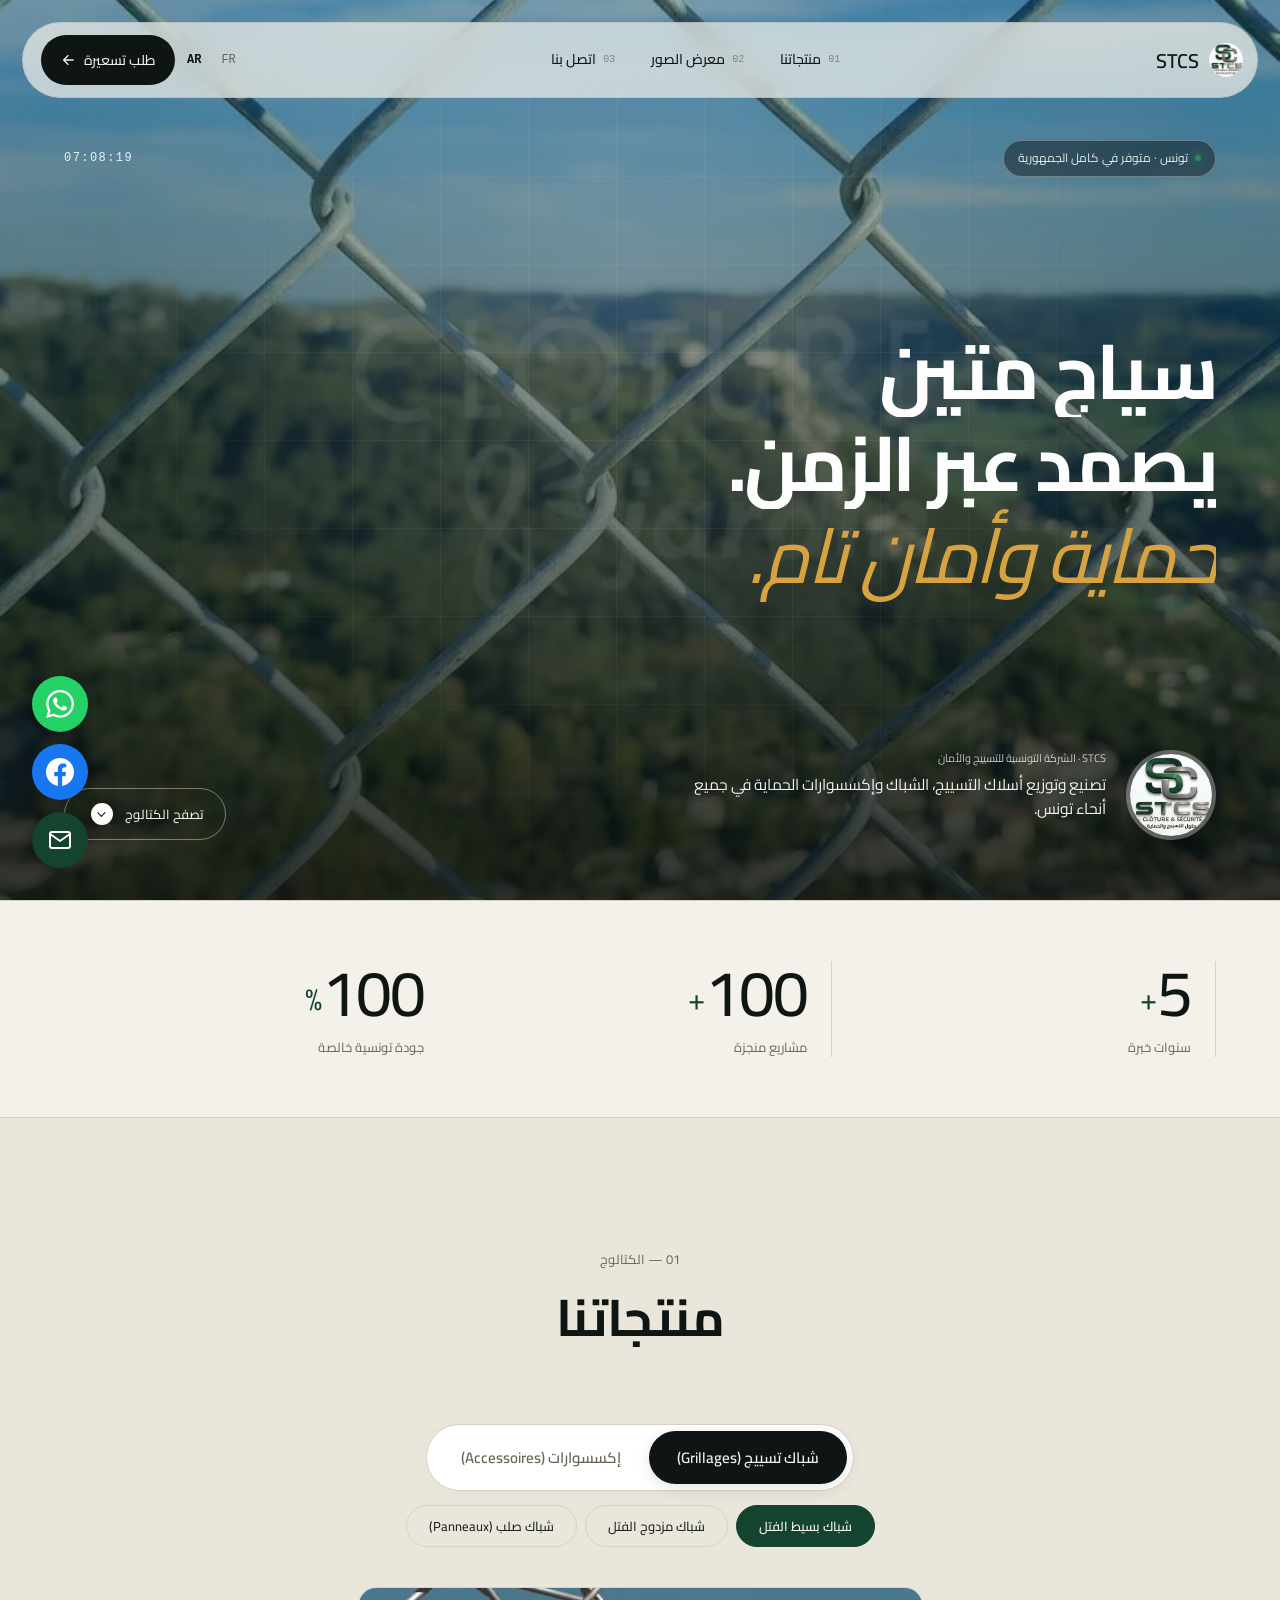
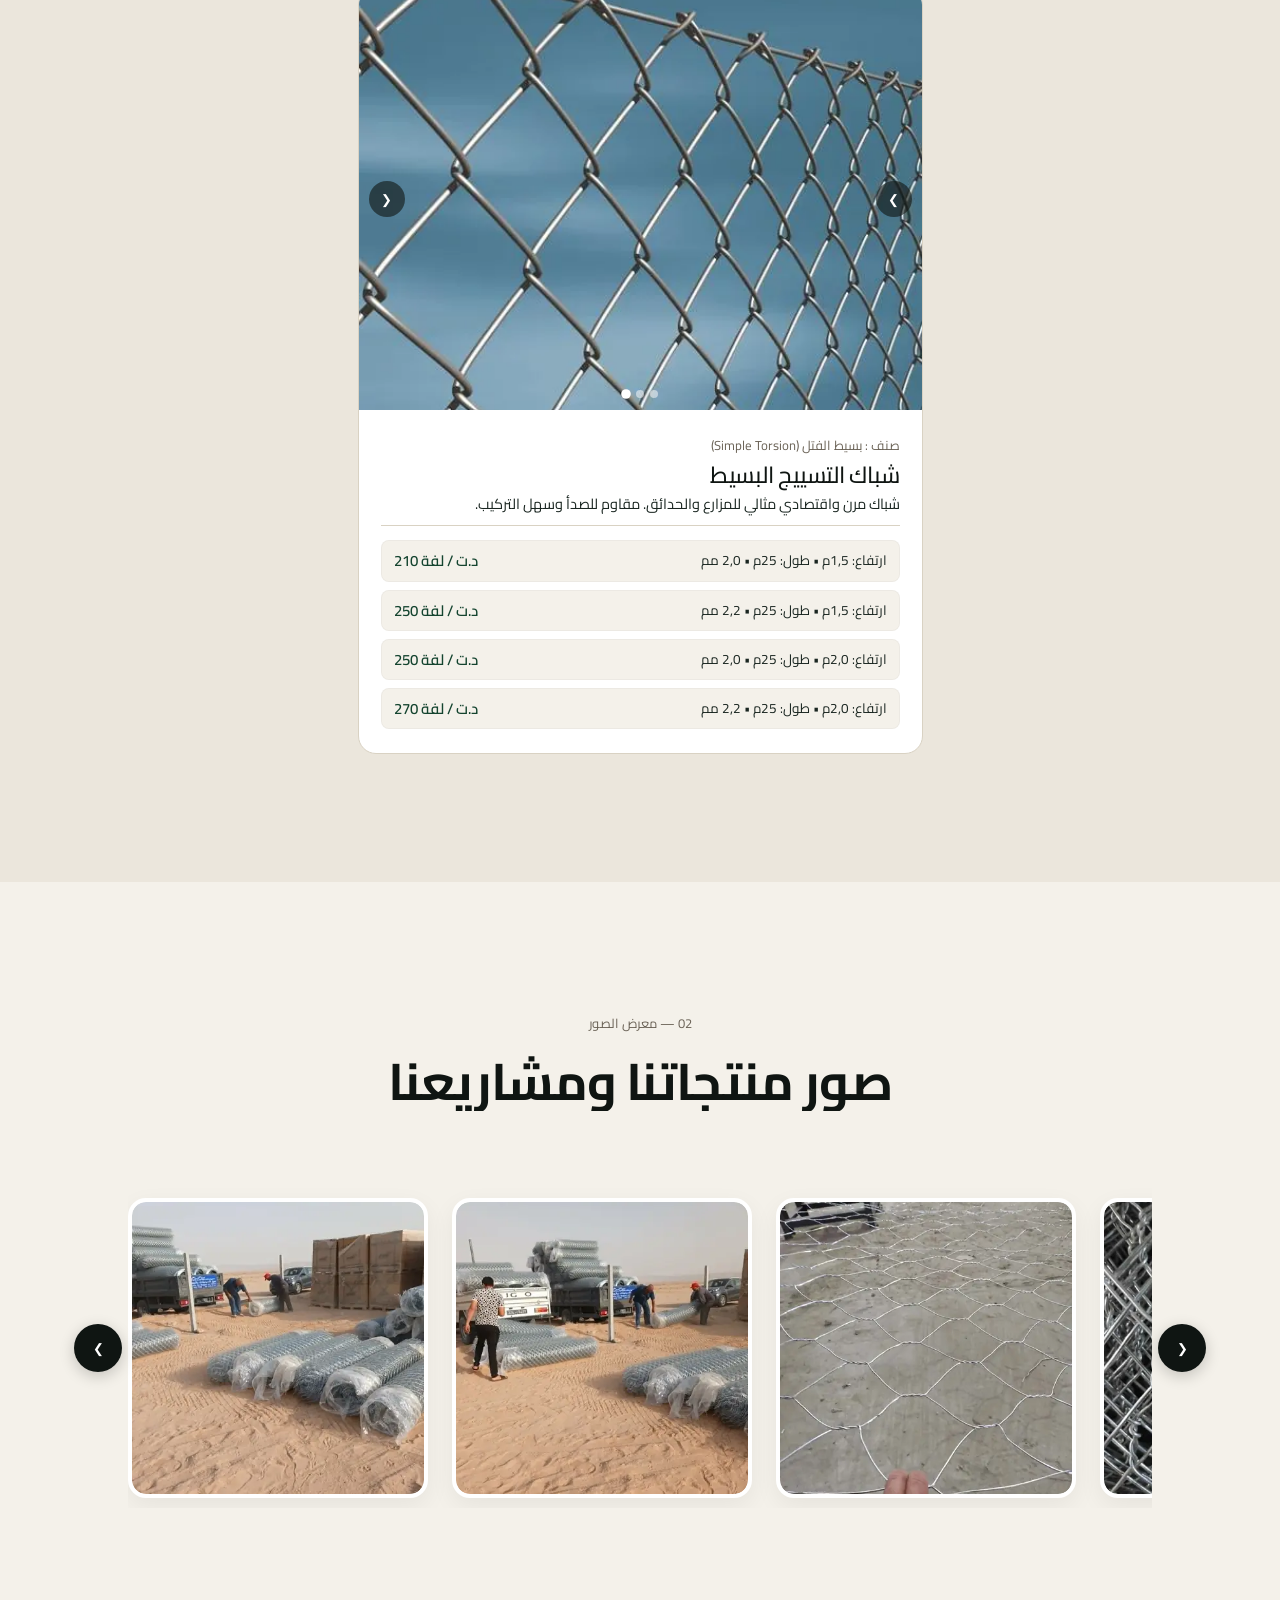
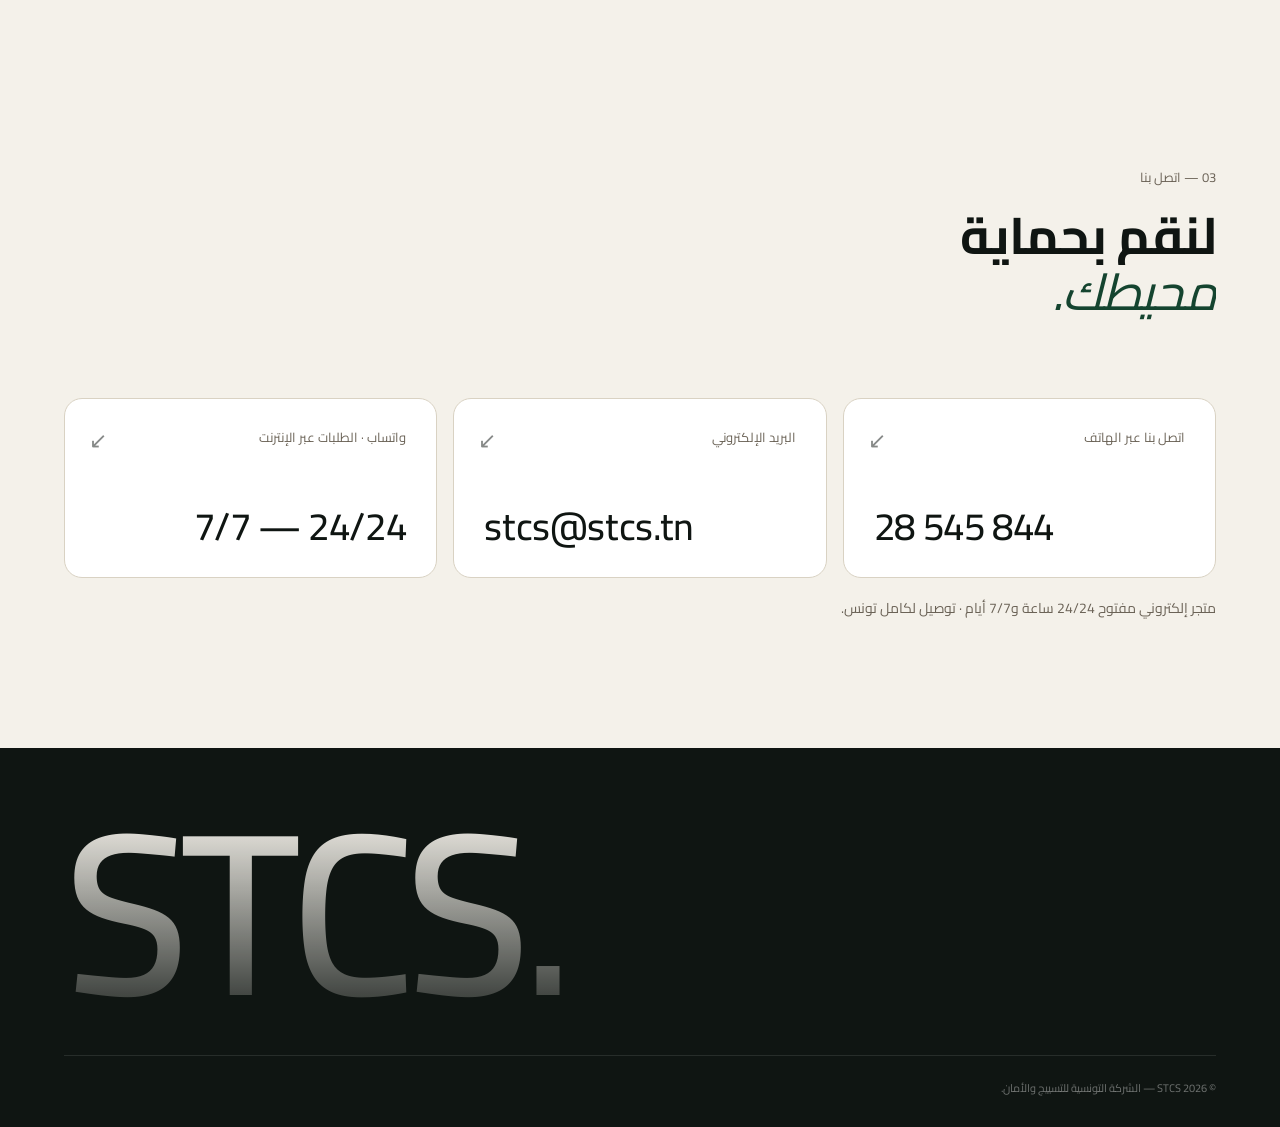
==== commit 3cce1ac7: "Domaine www.stcs.tn, boutique en ligne 24h/24 et corrections arabe - URL absolues : canonical, og:ur" ====
--- a/index-ar.html
+++ b/index-ar.html
@@ -12,12 +12,16 @@
 <meta property="og:site_name" content="STCS" />
 <meta property="og:title" content="STCS — التسييج والأمان في تونس" />
 <meta property="og:description" content="شباك، ألواح صلبة، سلك مجلفن وسلك شائك. تسعيرة فورية وتوصيل لكامل تونس." />
-<meta property="og:image" content="assets/brand/logo.jpg" />
+<meta property="og:url" content="https://www.stcs.tn/index-ar.html" />
+<meta property="og:image" content="https://www.stcs.tn/assets/brand/logo.jpg" />
 <meta property="og:locale" content="ar_TN" />
 <meta property="og:locale:alternate" content="fr_TN" />
 <meta name="twitter:card" content="summary" />
 
-<link rel="alternate" hreflang="fr" href="index.html" />
+<link rel="canonical" href="https://www.stcs.tn/index-ar.html" />
+<link rel="alternate" hreflang="fr" href="https://www.stcs.tn/" />
+<link rel="alternate" hreflang="ar" href="https://www.stcs.tn/index-ar.html" />
+<link rel="alternate" hreflang="x-default" href="https://www.stcs.tn/" />
 <link rel="preconnect" href="https://fonts.googleapis.com">
 <link rel="preconnect" href="https://fonts.gstatic.com" crossorigin>
 <link href="https://fonts.googleapis.com/css2?family=Cairo:wght@400;600;700;800;900&family=Inter:wght@300;400;500;600;700&display=swap" rel="stylesheet">
@@ -38,13 +42,31 @@
 <script type="application/ld+json">
 {
   "@context": "https://schema.org",
-  "@type": "LocalBusiness",
+  "@type": "OnlineStore",
   "name": "STCS — الشركة التونسية للتسييج والأمان",
+  "alternateName": "STCS",
   "description": "تصنيع وتوزيع الشباك، ألواح السياج الصلبة، الأسلاك المجلفنة والأسلاك الشائكة في تونس.",
+  "url": "https://www.stcs.tn/index-ar.html",
+  "logo": "https://www.stcs.tn/assets/brand/logo.jpg",
+  "image": "https://www.stcs.tn/assets/products/simple-torsion-2.webp",
   "telephone": "+216 28 545 844",
   "email": "stcs@stcs.tn",
+  "inLanguage": "ar",
   "areaServed": { "@type": "Country", "name": "تونس" },
-  "address": { "@type": "PostalAddress", "addressCountry": "TN" },
+  "contactPoint": {
+    "@type": "ContactPoint",
+    "contactType": "customer service",
+    "telephone": "+216 28 545 844",
+    "email": "stcs@stcs.tn",
+    "availableLanguage": ["French", "Arabic"],
+    "areaServed": "TN",
+    "hoursAvailable": {
+      "@type": "OpeningHoursSpecification",
+      "dayOfWeek": ["Monday", "Tuesday", "Wednesday", "Thursday", "Friday", "Saturday", "Sunday"],
+      "opens": "00:00",
+      "closes": "23:59"
+    }
+  },
   "sameAs": ["https://www.facebook.com/profile.php?id=61593095852095"]
 }
 </script>
@@ -185,7 +207,9 @@
     <div class="contact-grid">
       <a class="contact-tile" href="tel:+21628545844"><span class="ct-label">اتصل بنا عبر الهاتف</span><strong dir="ltr">28 545 844</strong><span class="ct-arrow" aria-hidden="true">↙</span></a>
       <a class="contact-tile" href="mailto:stcs@stcs.tn"><span class="ct-label">البريد الإلكتروني</span><strong dir="ltr">stcs@stcs.tn</strong><span class="ct-arrow" aria-hidden="true">↙</span></a>
-    </div>
+      <a class="contact-tile contact-tile--wa" href="https://wa.me/21628545844" target="_blank" rel="noopener noreferrer"><span class="ct-label">واتساب · الطلبات عبر الإنترنت</span><strong>24/24 — 7/7</strong><span class="ct-arrow" aria-hidden="true">↙</span></a>
+    </div>
+    <p class="contact-note">متجر إلكتروني مفتوح 24/24 ساعة و7/7 أيام · توصيل لكامل تونس.</p>
   </section>
 
   <!-- FOOTER -->
--- a/styles.css
+++ b/styles.css
@@ -402,7 +402,7 @@
 }
 
 /* ---------- Contact ---------- */
-.contact-grid{ display:grid; grid-template-columns: repeat(2, 1fr); gap: 16px; max-width: 1400px; margin: 0 auto; }
+.contact-grid{ display:grid; grid-template-columns: repeat(3, 1fr); gap: 16px; max-width: 1400px; margin: 0 auto; }
 .contact-tile{ background: var(--white); border: 1px solid var(--line); border-radius: var(--radius); padding: 28px 30px 30px; min-height: 180px; display:flex; flex-direction:column; justify-content: space-between; position: relative; overflow: hidden; transition: background .5s, color .5s, transform .5s var(--ease); }
 .contact-tile:hover{ background: var(--ink); color: var(--bg); transform: translateY(-4px); }
 .contact-tile:hover .ct-label { color: rgba(255,255,255,.5); }
@@ -410,7 +410,9 @@
 .contact-tile strong{ font-family: var(--f-display); font-weight: 500; font-size: clamp(28px, 3vw, 44px); letter-spacing: -.01em; line-height: 1.1; }
 .ct-arrow{ position: absolute; top: 24px; right: 24px; font-size: 22px; opacity: .5; transition: transform .4s var(--ease), opacity .4s; }
 .contact-tile:hover .ct-arrow{ transform: translate(4px,-4px); opacity: 1; }
-@media (max-width: 640px){ .contact-grid{ grid-template-columns: 1fr; } }
+@media (max-width: 900px){ .contact-grid{ grid-template-columns: 1fr; } }
+.contact-note{ max-width: 1400px; margin: 20px auto 0; font-family: var(--f-mono); font-size: 12px; letter-spacing: .12em; text-transform: uppercase; color: var(--mute); }
+[dir="rtl"] .contact-note{ font-family: var(--f-sans); letter-spacing: 0; font-size: 14px; }
 
 /* ---------- Footer ---------- */
 .footer{ background: var(--ink); color: var(--bg); padding: 60px var(--pad-x) 30px; position: relative; overflow: hidden; }
@@ -775,3 +777,15 @@
   .preloader { display: none; }
   .js .reveal-line { opacity: 1; transform: none; }
 }
+
+/* Arabe : pas de police monospace ni d'espacement entre les lettres
+   (cela casse les liaisons de l'écriture arabe) */
+[dir="rtl"] .eyebrow, [dir="rtl"] .ct-label, [dir="rtl"] .pc-cat, [dir="rtl"] .stat p,
+[dir="rtl"] .hero-kicker, [dir="rtl"] .hero-meta .pill, [dir="rtl"] .scroll-hint,
+[dir="rtl"] .footer-bottom, [dir="rtl"] .preloader-caption {
+  font-family: var(--f-sans); letter-spacing: 0; text-transform: none;
+}
+[dir="rtl"] .eyebrow, [dir="rtl"] .ct-label, [dir="rtl"] .pc-cat, [dir="rtl"] .stat p { font-size: 13px; }
+[dir="rtl"] .ct-arrow { right: auto; left: 24px; }
+[dir="rtl"] .social-float { right: auto; left: 2rem; }
+@media (max-width: 640px){ [dir="rtl"] .social-float { left: 1.5rem; } }
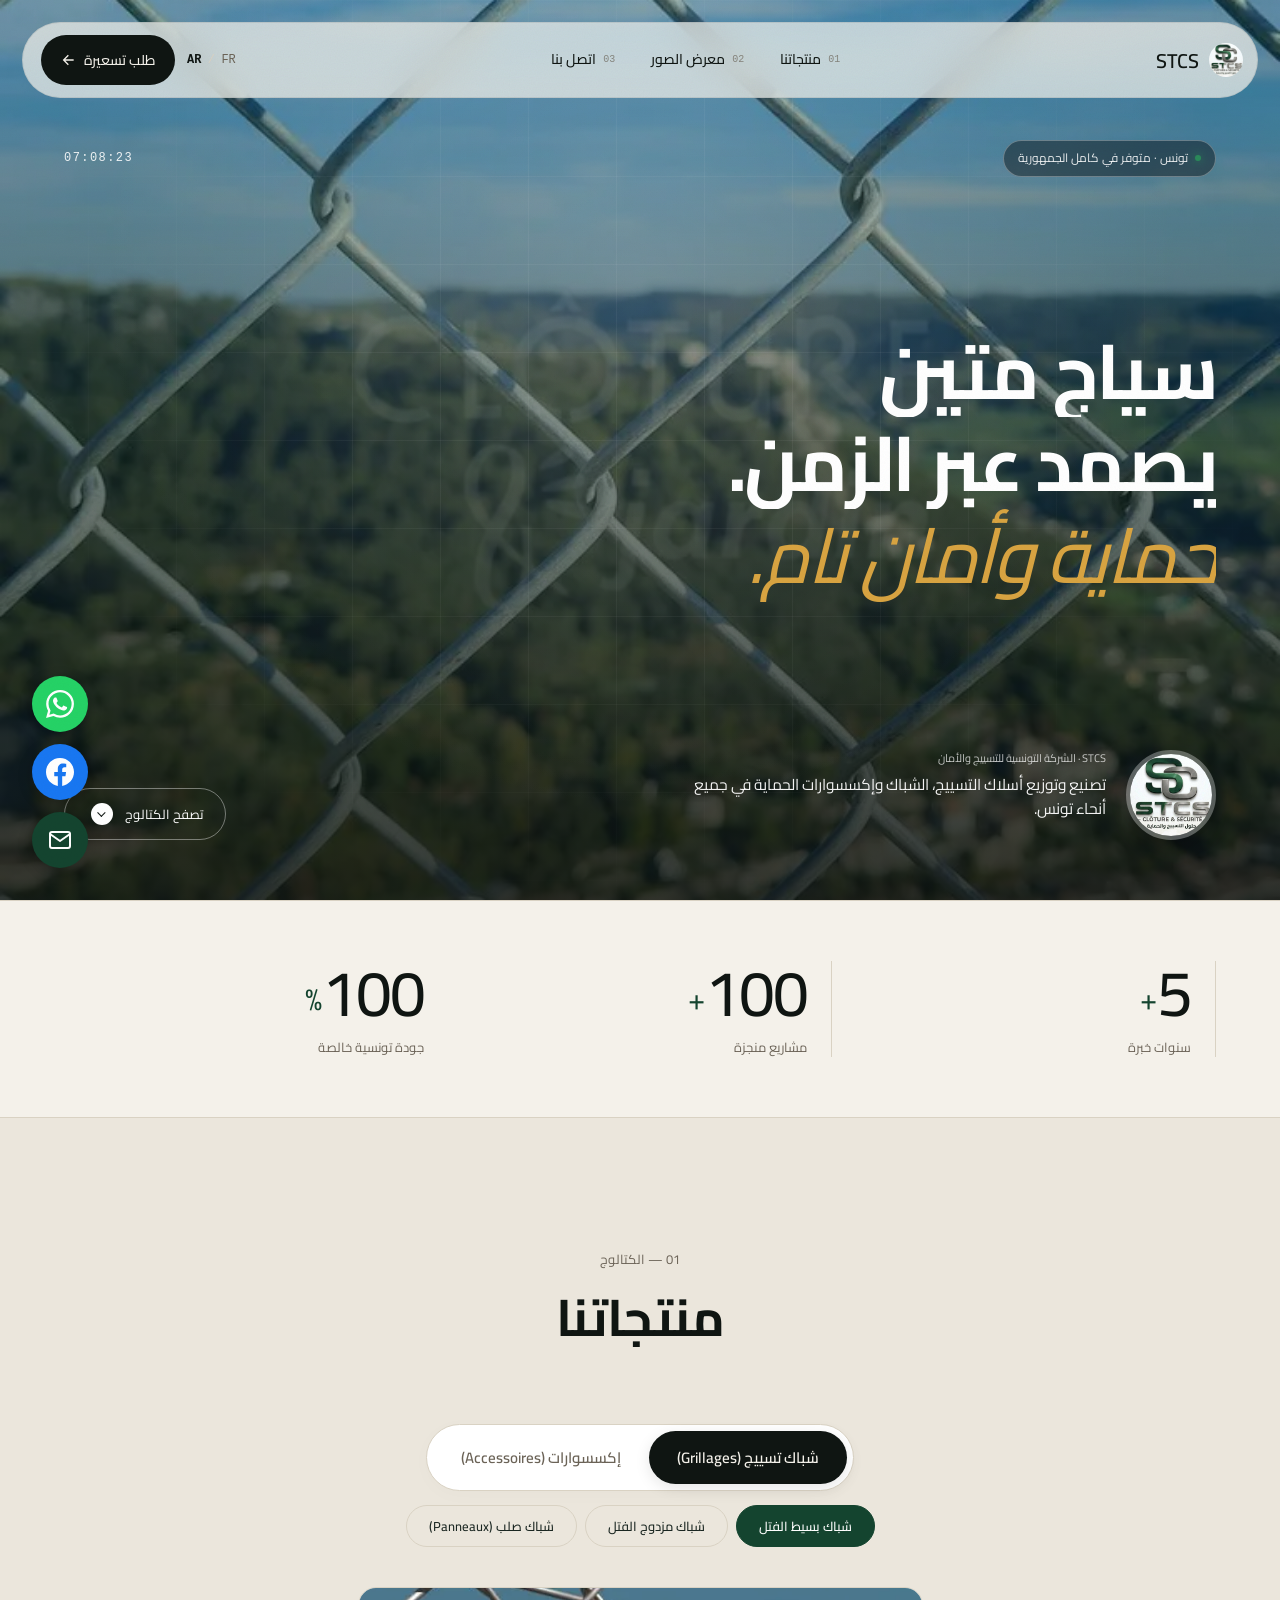
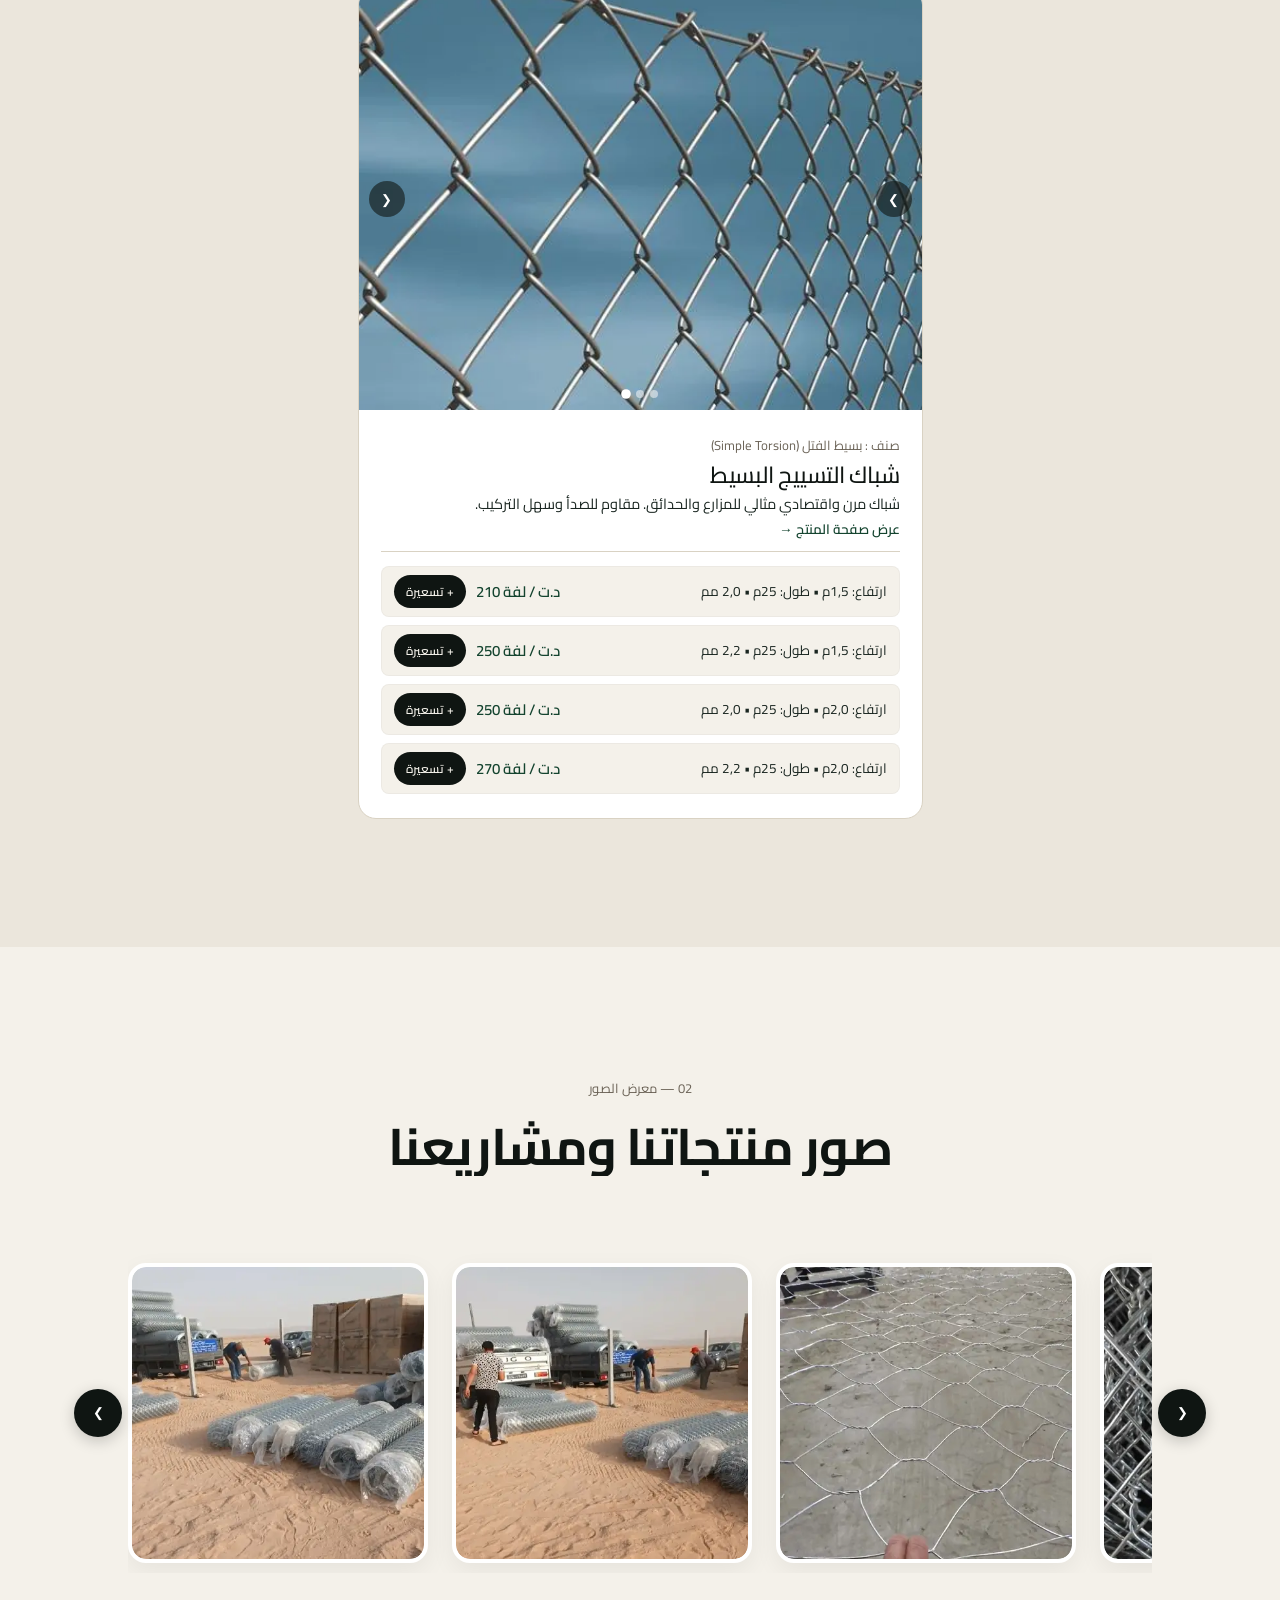
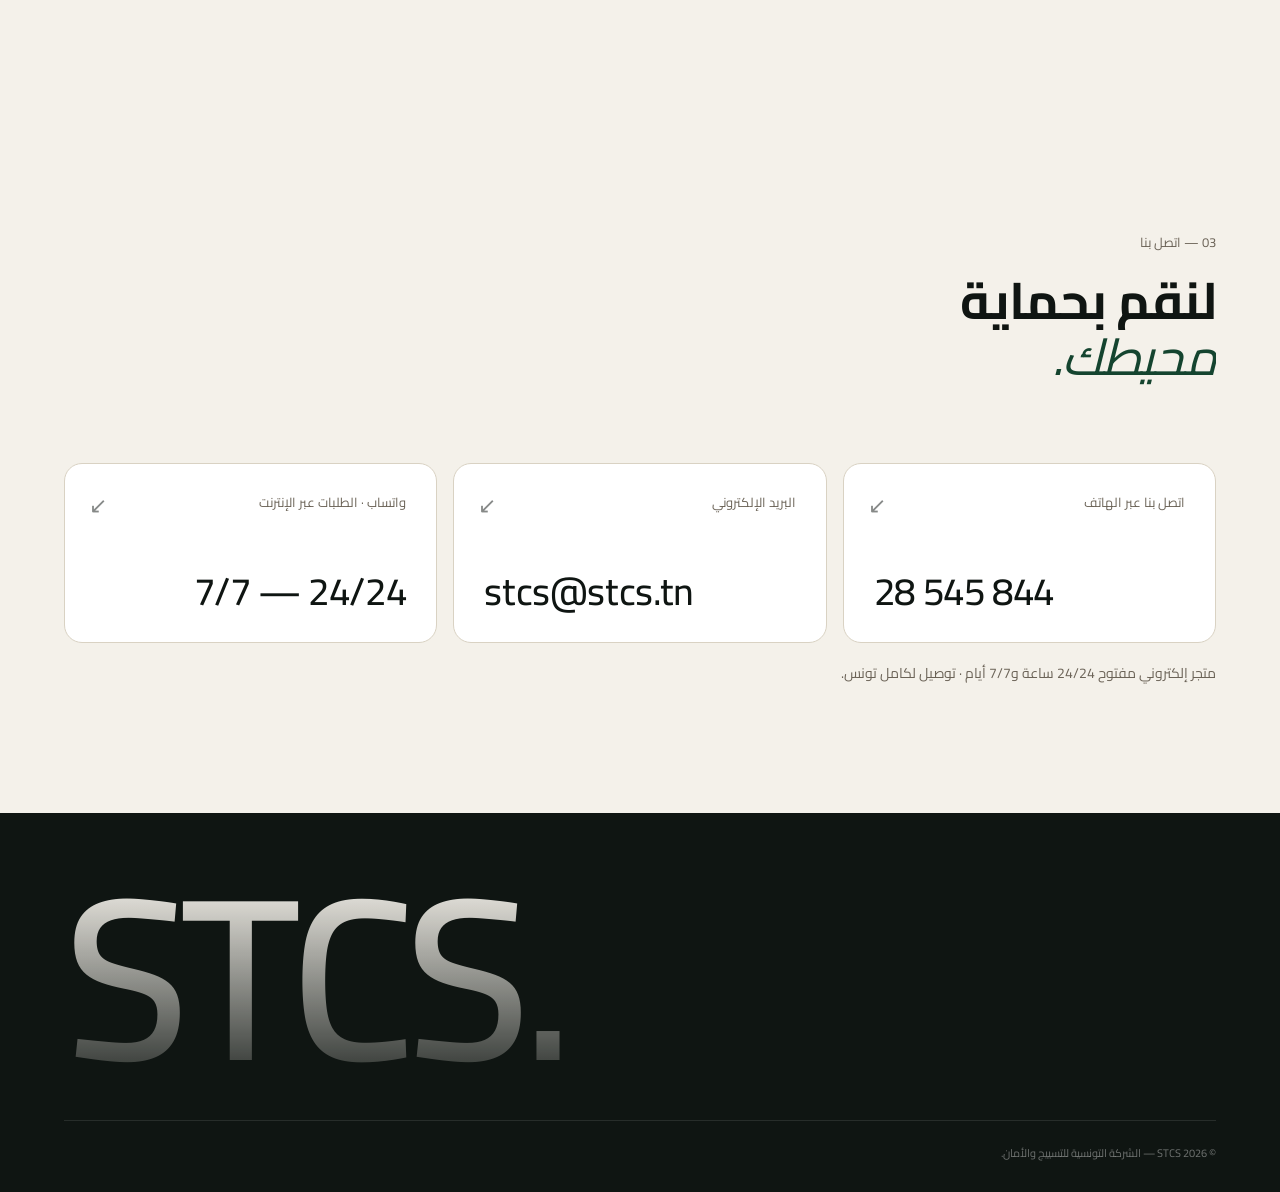
==== commit 0ae542f7: "Fiches produits FR/AR, bouton « + Devis » et coordonnées dans le devis - Bouton « + Devis » sur chaq" ====
--- a/index-ar.html
+++ b/index-ar.html
@@ -261,6 +261,16 @@
       </div>
       <p class="panier-note">الأسعار تقديرية. سيتم تأكيد التسعيرة النهائية عبر واتساب.</p>
 
+      <fieldset class="devis-client">
+        <legend class="devis-label">3. معلوماتك <span class="devis-optionnel">(اختياري، لرد أسرع)</span></legend>
+        <div class="devis-client-grid">
+          <input type="text" id="devis-nom" class="devis-input" placeholder="الاسم" autocomplete="name" aria-label="الاسم">
+          <select id="devis-gouvernorat" class="devis-input" aria-label="ولاية التوصيل">
+            <option value="">ولاية التوصيل…</option>
+          </select>
+        </div>
+      </fieldset>
+
       <button type="button" id="devis-envoyer" class="btn btn--primary">
         إرسال طلب التسعيرة النهائي
         <svg viewBox="0 0 24 24" width="18" height="18" fill="none" stroke="currentColor" stroke-width="2" aria-hidden="true"><path d="M19 12H5M11 19l-7-7 7-7"/></svg>
--- a/styles.css
+++ b/styles.css
@@ -789,3 +789,73 @@
 [dir="rtl"] .ct-arrow { right: auto; left: 24px; }
 [dir="rtl"] .social-float { right: auto; left: 2rem; }
 @media (max-width: 640px){ [dir="rtl"] .social-float { left: 1.5rem; } }
+
+/* ---------- Bouton « + Devis » sur chaque ligne de prix ---------- */
+.spec-row { flex-wrap: wrap; gap: 6px 12px; }
+.spec-actions { display: flex; align-items: center; gap: 10px; margin-inline-start: auto; }
+.spec-add {
+  background: var(--ink); color: var(--bg); border-radius: 100px;
+  padding: 5px 12px; font-size: 12px; font-weight: 600; white-space: nowrap;
+  transition: background .25s;
+}
+.spec-add:hover { background: var(--green); }
+.product-card h3 a { color: inherit; }
+.product-card h3 a:hover { color: var(--green); }
+.pc-link { display: inline-block; margin-top: 4px; font-size: 13.5px; font-weight: 600; color: var(--green); }
+.pc-link:hover { text-decoration: underline; }
+@keyframes highlight { 0%, 100% { box-shadow: 0 0 0 0 rgba(42,138,90,0); } 30% { box-shadow: 0 0 0 4px rgba(42,138,90,.35); } }
+.devis-input.is-highlight { animation: highlight 1.2s ease; border-color: var(--green-glow); }
+
+/* ---------- Coordonnées dans le devis ---------- */
+.devis-client { border: none; padding: 0; margin: 0 0 16px; }
+.devis-client legend { padding: 0; }
+.devis-optionnel { font-weight: 400; color: var(--mute); font-size: 12.5px; }
+.devis-client-grid { display: grid; grid-template-columns: 1fr 1fr; gap: 10px; }
+@media (max-width: 520px) { .devis-client-grid { grid-template-columns: 1fr; } }
+
+/* ---------- Fiches produits ---------- */
+.product-page { padding-top: clamp(120px, 14vw, 170px); background: var(--bg-2); }
+.breadcrumb {
+  max-width: 1300px; margin: 0 auto 28px; display: flex; flex-wrap: wrap; gap: 8px;
+  font-size: 13px; color: var(--mute);
+}
+.breadcrumb a:hover { color: var(--ink); text-decoration: underline; }
+.breadcrumb [aria-current] { color: var(--ink); font-weight: 600; }
+.product-page-grid {
+  max-width: 1300px; margin: 0 auto; display: grid;
+  grid-template-columns: minmax(0, 1fr) minmax(0, 1fr); gap: clamp(28px, 4vw, 64px); align-items: start;
+}
+.product-page-title {
+  font-family: var(--f-display); font-weight: 500; font-size: clamp(40px, 5.5vw, 80px);
+  line-height: 1; letter-spacing: -.02em; margin: 16px 0 20px; color: var(--ink);
+}
+[dir="rtl"] .product-page-title { font-weight: 700; line-height: 1.2; letter-spacing: 0; }
+.product-page-lead { font-size: clamp(16px, 1.3vw, 19px); line-height: 1.6; color: var(--ink-2); margin: 0 0 20px; max-width: 58ch; }
+.product-page-points { list-style: none; padding: 0; margin: 0 0 28px; display: grid; gap: 10px; }
+.product-page-points li { position: relative; padding-inline-start: 26px; font-size: 15px; color: var(--ink-2); }
+.product-page-points li::before {
+  content: ""; position: absolute; inset-inline-start: 0; top: .45em; width: 12px; height: 7px;
+  border-inline-start: 2px solid var(--green); border-bottom: 2px solid var(--green); transform: rotate(-45deg);
+}
+[dir="rtl"] .product-page-points li::before { transform: rotate(45deg); }
+.product-page-actions { display: flex; flex-wrap: wrap; gap: 12px; }
+.product-page-actions .btn { width: auto; padding: 15px 26px; font-size: 15px; }
+.btn--whatsapp { background: #25D366; color: #fff; border: none; }
+.btn--whatsapp:hover { background: #1ebe5b; }
+.product-detail .product-card { flex: none; width: 100%; animation: none; }
+.product-detail .product-card:hover { transform: none; }
+@media (max-width: 900px) { .product-page-grid { grid-template-columns: 1fr; } }
+
+.related { padding-top: 60px; padding-bottom: 60px; }
+.related-title { max-width: 1300px; margin: 0 auto 20px; font-family: var(--f-display); font-weight: 500; font-size: clamp(26px, 3vw, 40px); }
+[dir="rtl"] .related-title { font-weight: 700; }
+.related-list {
+  max-width: 1300px; margin: 0 auto; padding: 0; list-style: none;
+  display: grid; grid-template-columns: repeat(auto-fill, minmax(240px, 1fr)); gap: 12px;
+}
+.related-list a {
+  display: flex; justify-content: space-between; align-items: center; gap: 12px;
+  padding: 18px 20px; background: var(--white); border: 1px solid var(--line); border-radius: 12px;
+  font-weight: 600; transition: background .3s, color .3s;
+}
+.related-list a:hover { background: var(--ink); color: var(--bg); }
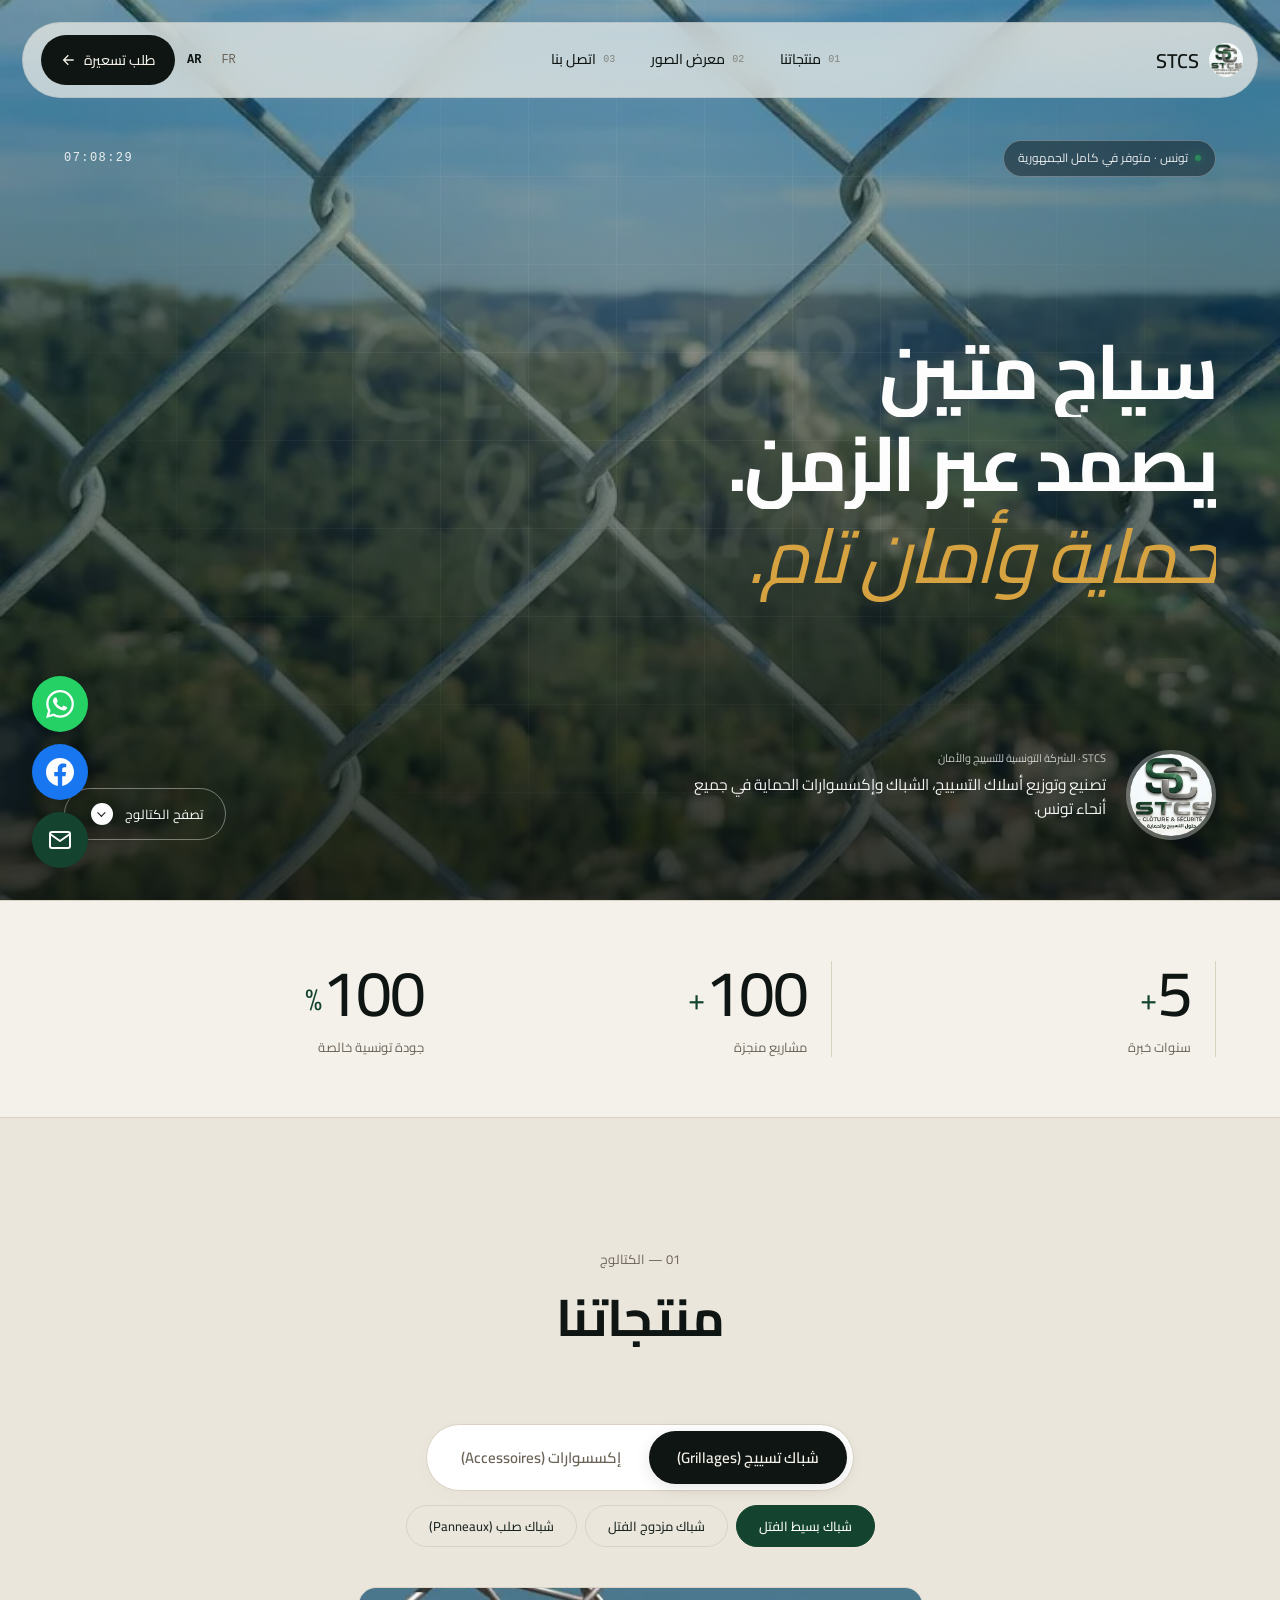
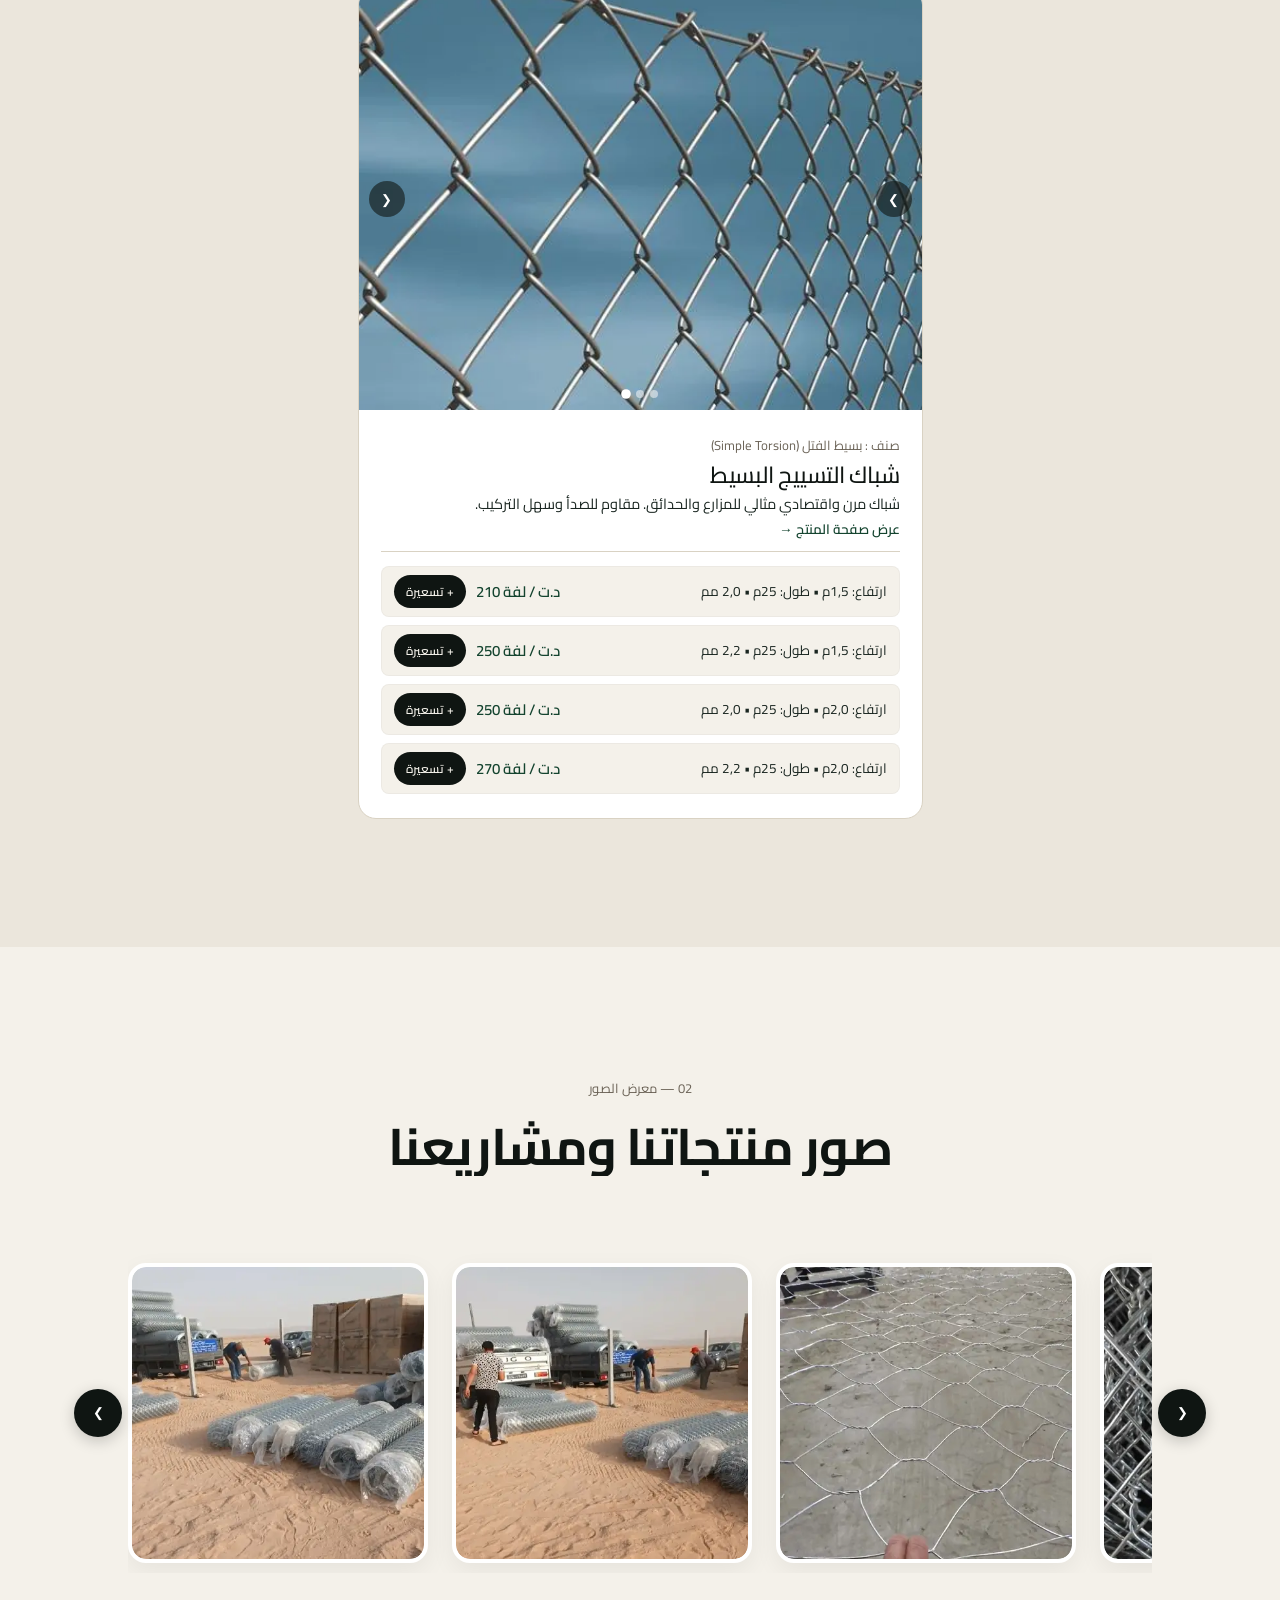
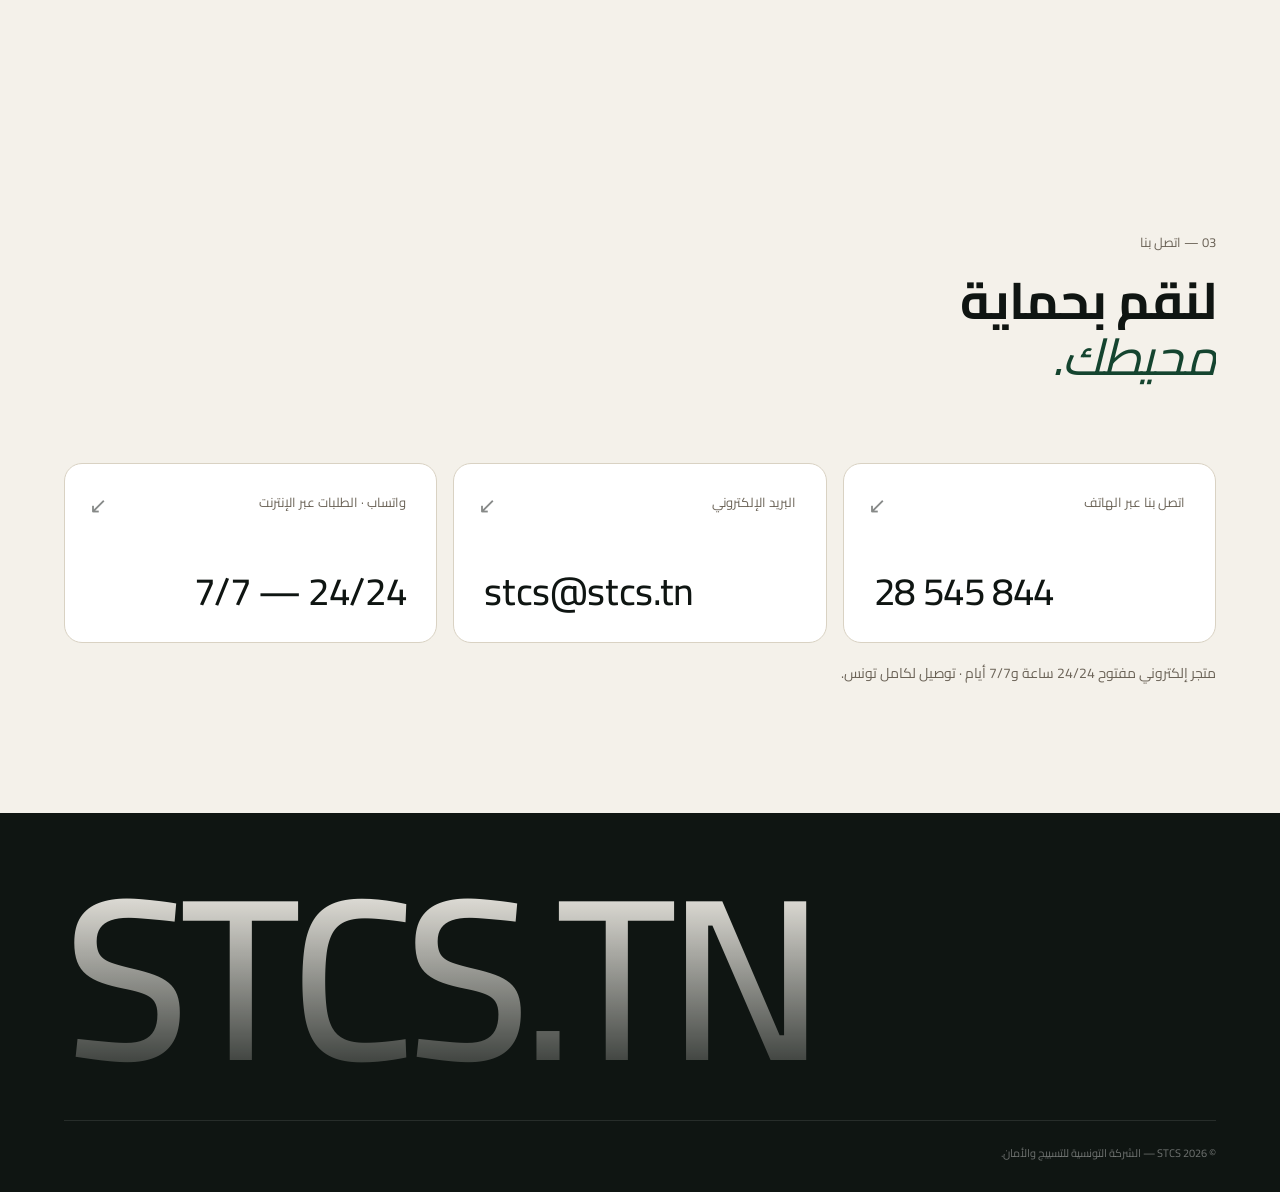
==== commit 29d673ce: "Update index-ar.html .TN" ====
--- a/index-ar.html
+++ b/index-ar.html
@@ -214,7 +214,7 @@
 
   <!-- FOOTER -->
   <footer class="footer">
-    <div class="footer-top"><p class="footer-mark" aria-hidden="true" dir="ltr">STCS.</p></div>
+    <div class="footer-top"><p class="footer-mark" aria-hidden="true" dir="ltr">STCS.TN</p></div>
     <div class="footer-bottom"><span>© <span id="year"></span> STCS — الشركة التونسية للتسييج والأمان.</span></div>
   </footer>
 </main>
